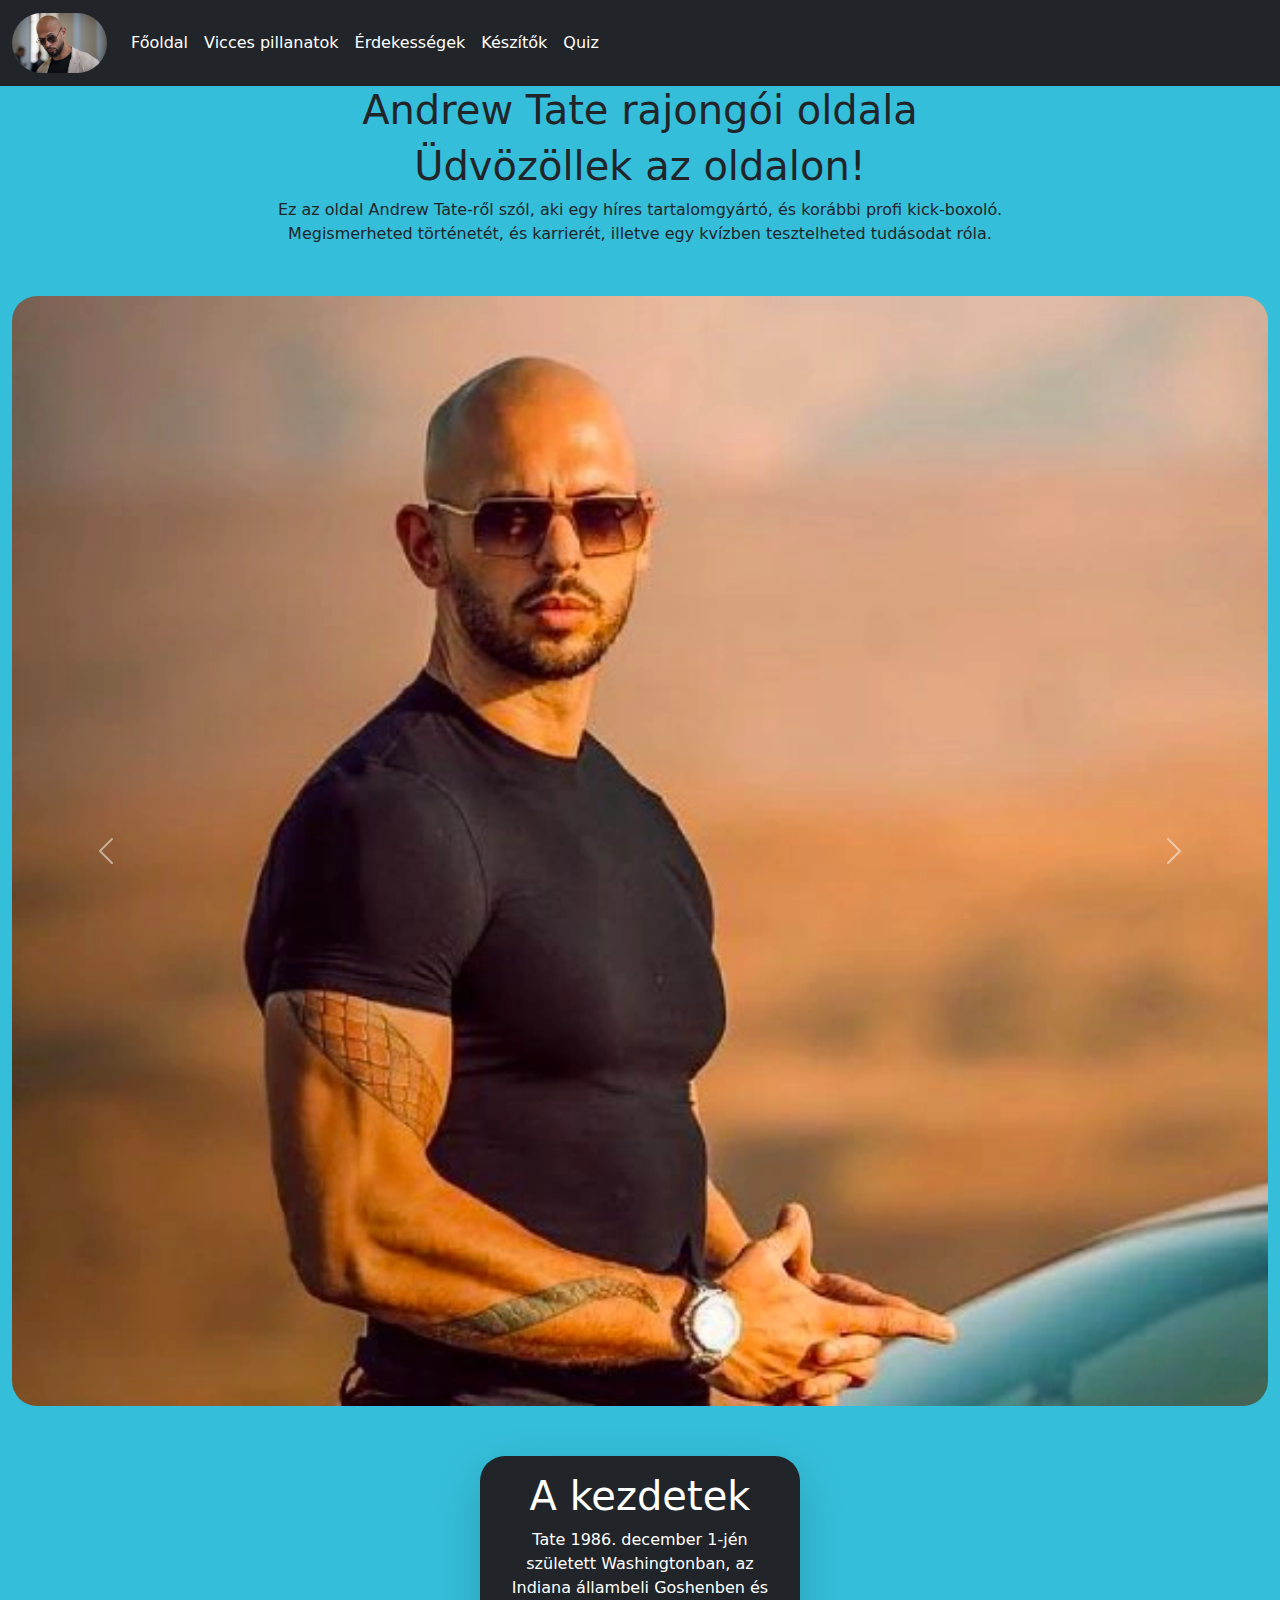
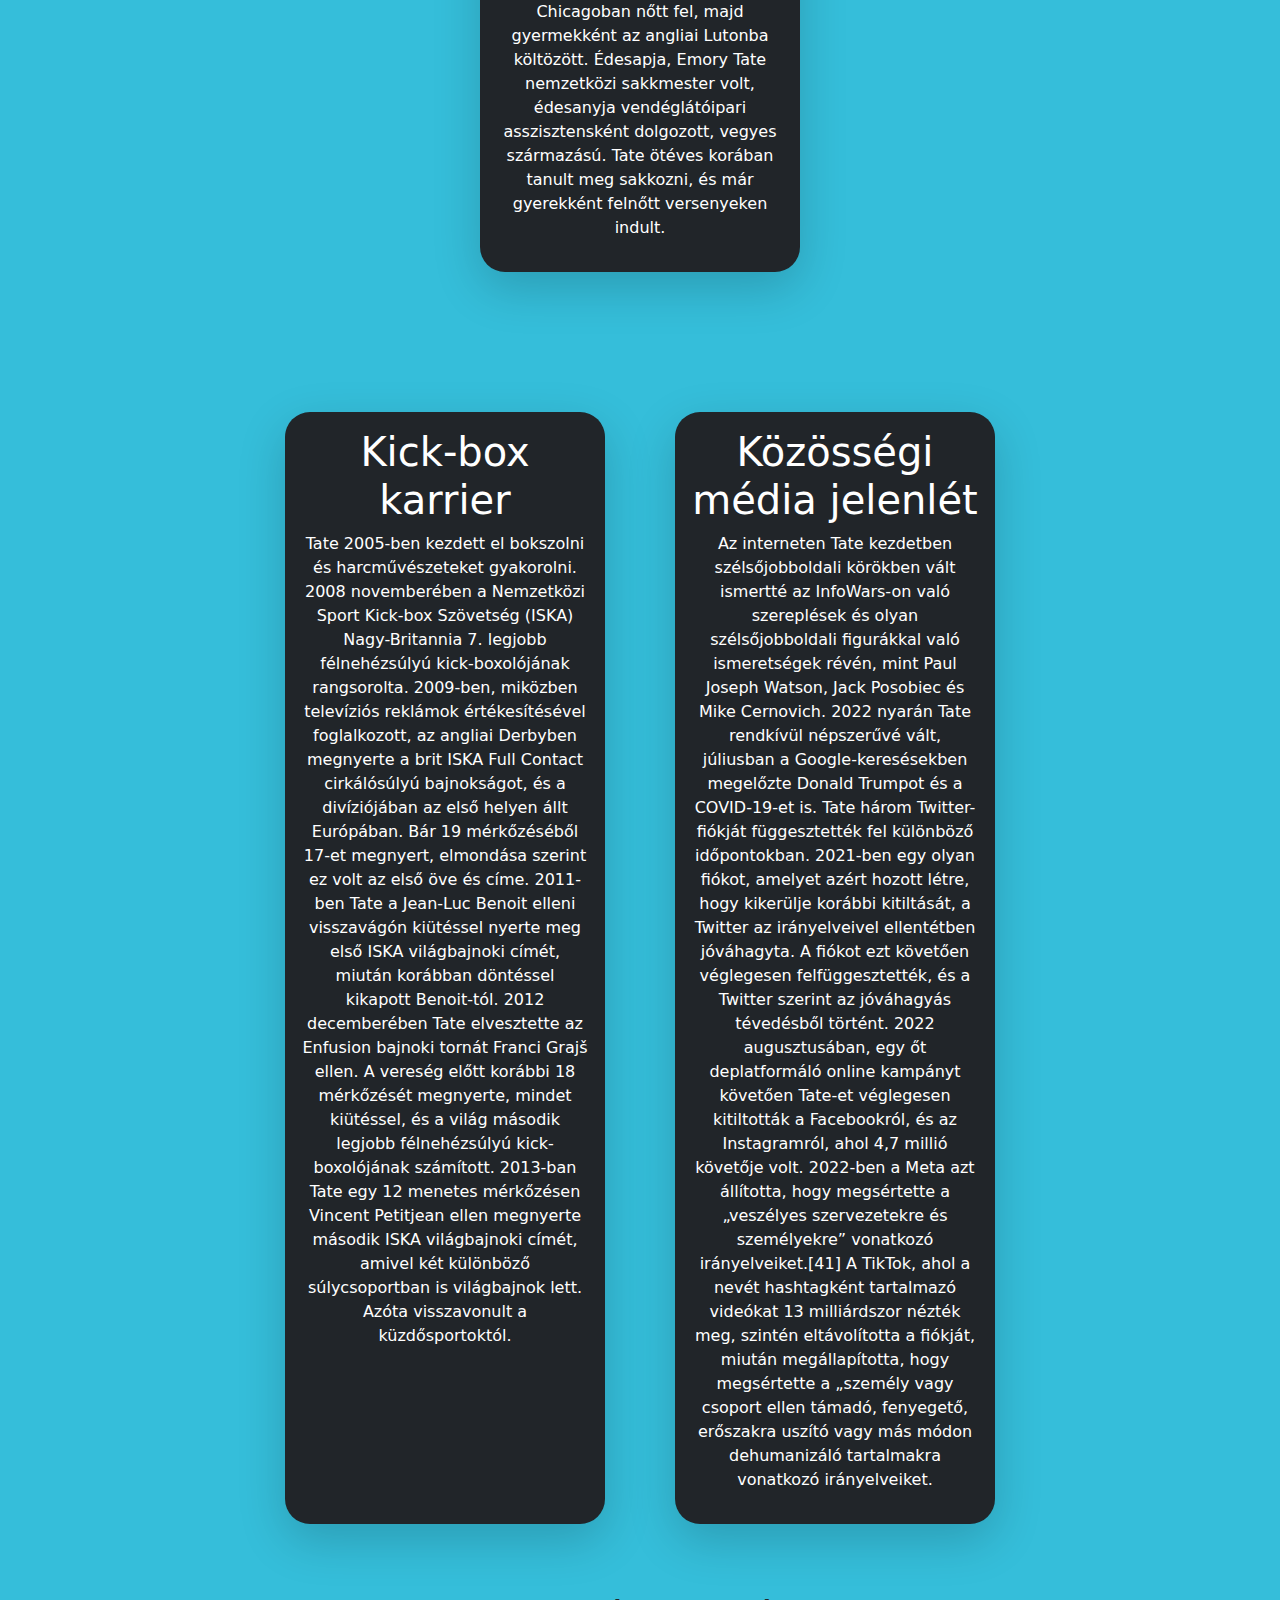
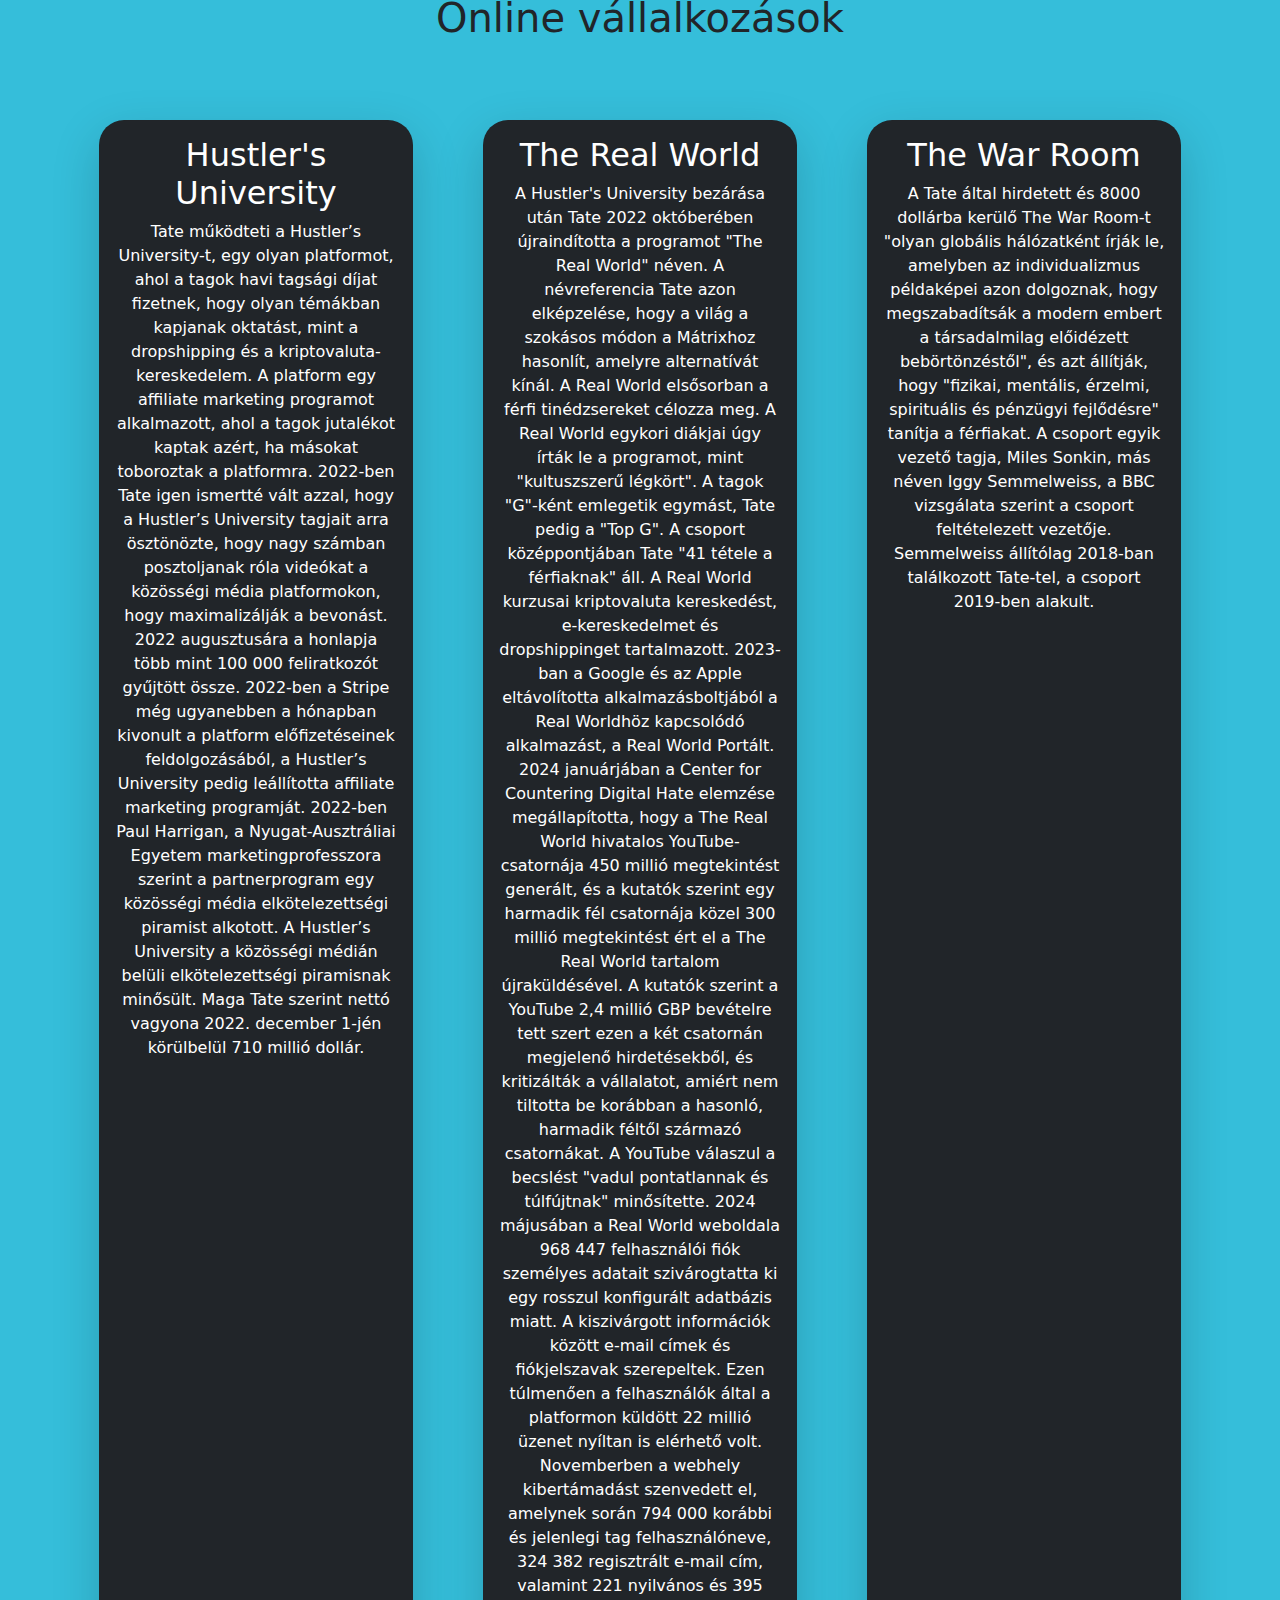
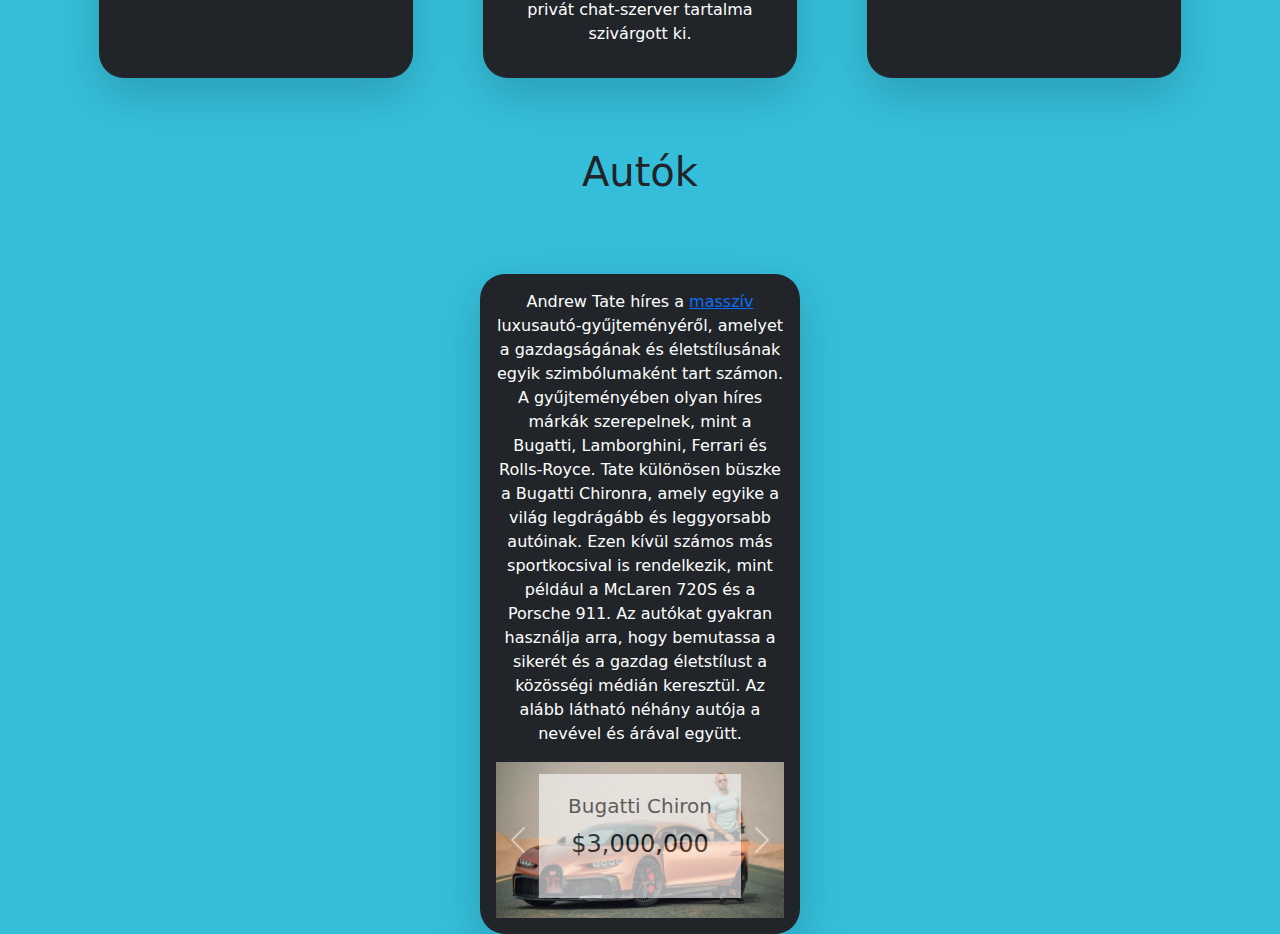
==== index.html @ 0c7016d7 "Merge branch 'nandi_branch' into kozos_branch" ====
<!DOCTYPE html>
<html lang="en">

<head>
    <meta charset="UTF-8" />
    <meta name="viewport" content="width=device-width, initial-scale=1.0" />
    <link rel="stylesheet" href="fajlok/css/style.css" />
    <link rel="stylesheet" href="fajlok/css/bootstrap.css" />
    <title>Andrew Tate rajongói oldala</title>
    <script src="fajlok/js/bootstrap.bundle.js"></script>
</head>

<body style="background-color: #35beda;">
  <audio id="easterEggAudio" src="fajlok/hang/imagine-if-ninja-got-a-low-taper-fade.mp3"></audio>
    <nav class="navbar navbar-expand-md bg-dark navbar-dark">
        <div class="container-fluid">
            <a href="index.html" class="navbar-brand"><img src="fajlok/kepek/sigma_tate.png" width="95px" height="60px" class="rounded-pill"></a>
            <button class="navbar-toggler" type="button" data-bs-toggle="collapse" data-bs-target="#collapsibleNavbar">
                <span class="navbar-toggler-icon "></span>
            </button>
            <div class="collapse navbar-collapse" id="collapsibleNavbar">
                <ul class="navbar-nav">
                    <li class="nav-item">
                        <a class="nav-link text-white rounded-2" href="index.html">Főoldal</a>
                    </li>
                    <li class="nav-item">
                        <a class="nav-link text-white rounded-2" href="viccespillanatok.html">Vicces pillanatok</a>
                    </li>
                    <li class="nav-item">
                        <a class="nav-link text-white rounded-2" href="erdekessegek.html">Érdekességek</a>
                    </li>
                    <li class="nav-item">
                        <a class="nav-link text-white rounded-2" href="keszitok.html">Készítők</a>
                    </li>
                    <li class="nav-item">
                        <a class="nav-link text-white rounded-2" href="quiz.html">Quiz</a>
                    </li>
                </ul>
            </div>
        </div>
    </nav>
  
    <div id="fooldal_content" class="container-fluid">
        <h1 class="text-center">Andrew Tate rajongói oldala</h1>
        <h1 class="text-center">Üdvözöllek az oldalon!</h1>
        <p class="text-center">
            Ez az oldal Andrew Tate-ről szól, aki egy híres tartalomgyártó, és
            korábbi profi kick-boxoló.<br />
            Megismerheted történetét, és karrierét, illetve egy kvízben tesztelheted
            tudásodat róla.
        </p>

        <div id="fooldal_carousel" class="carousel slide col-12 " data-bs-ride="carousel">
            <div class="carousel-inner">
                <div class="carousel-item active">
                    <img src="fajlok/kepek/tate_1.png" class="d-block w-100" >
                </div>
                <div class="carousel-item">
                    <img src="fajlok/kepek/tate_2.png" class="d-block w-100">
                </div>
                <div class="carousel-item">
                    <img src="fajlok/kepek/placeholder.jpg" class="d-block w-100">
                </div>
            </div>

            <button class="carousel-control-prev" type="button" data-bs-target="#fooldal_carousel" data-bs-slide="prev">
                <span class="carousel-control-prev-icon"></span>
            </button>
            <button class="carousel-control-next" type="button" data-bs-target="#fooldal_carousel" data-bs-slide="next">
                <span class="carousel-control-next-icon"></span>
            </button>
        </div>

        <div class="row szovegdoboz justify-content-center">
            <div class="col-md-3 p-3 bg-dark shadow-lg h-50" style="border-radius: 25px;">
                <h1 class="text-center text-white">A kezdetek</h1>
                <p class="text-center text-white">
                    Tate 1986. december 1-jén született Washingtonban, az Indiana
                    állambeli Goshenben és Chicagoban nőtt fel, majd gyermekként az
                    angliai Lutonba költözött. Édesapja, Emory Tate nemzetközi
                    sakkmester volt, édesanyja vendéglátóipari asszisztensként
                    dolgozott, vegyes származású. Tate ötéves korában tanult meg
                    sakkozni, és már gyerekként felnőtt versenyeken indult.
                </p>
            </div>
            <div class="row szovegdoboz">
            </div>

            <div class="col-md-3 p-3 bg-dark shadow-lg" style="border-radius: 25px;">
                <h1 class="text-center text-white">Kick-box karrier</h1>
                <p class="text-center text-white">
                    Tate 2005-ben kezdett el bokszolni és harcművészeteket gyakorolni.
                    2008 novemberében a Nemzetközi Sport Kick-box Szövetség (ISKA)
                    Nagy-Britannia 7. legjobb félnehézsúlyú kick-boxolójának
                    rangsorolta. 2009-ben, miközben televíziós reklámok
                    értékesítésével foglalkozott, az angliai Derbyben megnyerte a brit
                    ISKA Full Contact cirkálósúlyú bajnokságot, és a divíziójában az
                    első helyen állt Európában. Bár 19 mérkőzéséből 17-et megnyert,
                    elmondása szerint ez volt az első öve és címe. 2011-ben Tate a
                    Jean-Luc Benoit elleni visszavágón kiütéssel nyerte meg első ISKA
                    világbajnoki címét, miután korábban döntéssel kikapott Benoit-tól.
                    2012 decemberében Tate elvesztette az Enfusion bajnoki tornát
                    Franci Grajš ellen. A vereség előtt korábbi 18 mérkőzését
                    megnyerte, mindet kiütéssel, és a világ második legjobb
                    félnehézsúlyú kick-boxolójának számított. 2013-ban Tate egy 12
                    menetes mérkőzésen Vincent Petitjean ellen megnyerte második ISKA
                    világbajnoki címét, amivel két különböző súlycsoportban is
                    világbajnok lett. Azóta visszavonult a küzdősportoktól.
                </p>
            </div>

            <!-- Swapped the two sections here -->
            <div class="col-md-3 p-3 bg-dark shadow-lg" style="border-radius: 25px;">
                <h1 class="text-center text-white">Közösségi média jelenlét</h1>
                <p class="text-center text-white">
                    Az interneten Tate kezdetben szélsőjobboldali körökben vált ismertté az InfoWars-on való szereplések és olyan szélsőjobboldali figurákkal való ismeretségek révén, mint Paul Joseph Watson, Jack Posobiec és Mike Cernovich. 2022 nyarán Tate rendkívül népszerűvé vált, júliusban a Google-keresésekben megelőzte Donald Trumpot és a COVID-19-et is.
                    Tate három Twitter-fiókját függesztették fel különböző időpontokban. 2021-ben egy olyan fiókot, amelyet azért hozott létre, hogy kikerülje korábbi kitiltását, a Twitter az irányelveivel ellentétben jóváhagyta. A fiókot ezt követően véglegesen felfüggesztették, és a Twitter szerint az jóváhagyás tévedésből történt. 2022 augusztusában, egy őt deplatformáló online kampányt követően Tate-et véglegesen kitiltották a Facebookról, és az Instagramról, ahol 4,7 millió követője volt. 2022-ben a Meta azt állította, hogy megsértette a „veszélyes szervezetekre és személyekre” vonatkozó irányelveiket.[41] A TikTok, ahol a nevét hashtagként tartalmazó videókat 13 milliárdszor nézték meg, szintén eltávolította a fiókját, miután megállapította, hogy megsértette a „személy vagy csoport ellen támadó, fenyegető, erőszakra uszító vagy más módon dehumanizáló tartalmakra vonatkozó irányelveiket.
                </p>
            </div>

            <!-- Making "Online vállalkozások" vertical here -->
            <h1 class="text-center text-black">Online vállalkozások</h1>
            <div class="row szovegdoboz justify-content-center">


              <div class="col-md-3 p-3 bg-dark shadow-lg" style="border-radius: 25px;">

                      <h2 class="text-center text-white">Hustler's University</h2>
                      <p class="text-center text-white">
                          Tate működteti a Hustler’s University-t, egy olyan platformot,
                          ahol a tagok havi tagsági díjat fizetnek, hogy olyan témákban
                          kapjanak oktatást, mint a dropshipping és a
                          kriptovaluta-kereskedelem. A platform egy affiliate marketing
                programot alkalmazott, ahol a tagok jutalékot kaptak azért, ha
                másokat toboroztak a platformra. 2022-ben Tate igen ismertté vált
                azzal, hogy a Hustler’s University tagjait arra ösztönözte, hogy
                nagy számban posztoljanak róla videókat a közösségi média
                platformokon, hogy maximalizálják a bevonást. 2022 augusztusára a
                honlapja több mint 100 000 feliratkozót gyűjtött össze. 2022-ben a
                Stripe még ugyanebben a hónapban kivonult a platform
                előfizetéseinek feldolgozásából, a Hustler’s University pedig
                leállította affiliate marketing programját. 2022-ben Paul
                Harrigan, a Nyugat-Ausztráliai Egyetem marketingprofesszora
                szerint a partnerprogram egy közösségi média elkötelezettségi
                piramist alkotott. A Hustler’s University a közösségi médián
                belüli elkötelezettségi piramisnak minősült. Maga Tate szerint
                nettó vagyona 2022. december 1-jén körülbelül 710 millió dollár.
                      </p>
                  </div>

                 
                    <div class="col-md-3 p-3 bg-dark shadow-lg" style="border-radius: 25px;">
                        <h2 class="text-center text-white">The Real World</h2>
                        <p class="text-center text-white">A Hustler's University bezárása után Tate 2022 októberében újraindította a programot "The Real World" néven. A névreferencia Tate azon elképzelése, hogy a világ a szokásos módon a Mátrixhoz hasonlít, amelyre alternatívát kínál.
                          A Real World elsősorban a férfi tinédzsereket célozza meg. A Real World egykori diákjai úgy írták le a programot, mint "kultuszszerű légkört". A tagok "G"-ként emlegetik egymást, Tate pedig a "Top G". A csoport középpontjában Tate "41 tétele a férfiaknak" áll. A Real World kurzusai kriptovaluta kereskedést, e-kereskedelmet és dropshippinget tartalmazott.
                          2023-ban a Google és az Apple eltávolította alkalmazásboltjából a Real Worldhöz kapcsolódó alkalmazást, a Real World Portált. 2024 januárjában a Center for Countering Digital Hate elemzése megállapította, hogy a The Real World hivatalos YouTube-csatornája 450 millió megtekintést generált, és a kutatók szerint egy harmadik fél csatornája közel 300 millió megtekintést ért el a The Real World tartalom újraküldésével. A kutatók szerint a YouTube 2,4 millió GBP bevételre tett szert ezen a két csatornán megjelenő hirdetésekből, és kritizálták a vállalatot, amiért nem tiltotta be korábban a hasonló, harmadik féltől származó csatornákat. A YouTube válaszul a becslést "vadul pontatlannak és túlfújtnak" minősítette.
                          2024 májusában a Real World weboldala 968 447 felhasználói fiók személyes adatait szivárogtatta ki egy rosszul konfigurált adatbázis miatt. A kiszivárgott információk között e-mail címek és fiókjelszavak szerepeltek. Ezen túlmenően a felhasználók által a platformon küldött 22 millió üzenet nyíltan is elérhető volt. Novemberben a webhely kibertámadást szenvedett el, amelynek során 794 000 korábbi és jelenlegi tag felhasználóneve, 324 382 regisztrált e-mail cím, valamint 221 nyilvános és 395 privát chat-szerver tartalma szivárgott ki.</p>
                    </div>
              
                  <div class="col-md-3 p-3 bg-dark shadow-lg" style="border-radius: 25px;">
                      <h2 class="text-center text-white">The War Room</h2>
                      <p class="text-center text-white">A Tate által hirdetett és 8000 dollárba kerülő The War Room-t "olyan globális hálózatként írják le, amelyben az individualizmus példaképei azon dolgoznak, hogy megszabadítsák a modern embert a társadalmilag előidézett bebörtönzéstől", és azt állítják, hogy "fizikai, mentális, érzelmi, spirituális és pénzügyi fejlődésre" tanítja a férfiakat. A csoport egyik vezető tagja, Miles Sonkin, más néven Iggy Semmelweiss, a BBC vizsgálata szerint a csoport feltételezett vezetője. Semmelweiss állítólag 2018-ban találkozott Tate-tel, a csoport 2019-ben alakult.
                      </p>
                  </div>
              </div>
            
              <h1 class="text-center text-black">Autók</h1>
            <div class="col-md-3 p-3 bg-dark shadow-lg" style="border-radius: 25px;">
                
                <p class="text-center text-white">
                  Andrew Tate híres a <a id="easteregg" href="">masszív</a> luxusautó-gyűjteményéről, amelyet a gazdagságának és életstílusának egyik szimbólumaként tart számon. A gyűjteményében olyan híres márkák szerepelnek, mint a Bugatti, Lamborghini, Ferrari és Rolls-Royce. Tate különösen büszke a Bugatti Chironra, amely egyike a világ legdrágább és leggyorsabb autóinak. Ezen kívül számos más sportkocsival is rendelkezik, mint például a McLaren 720S és a Porsche 911. Az autókat gyakran használja arra, hogy bemutassa a sikerét és a gazdag életstílust a közösségi médián keresztül. Az alább látható néhány autója a nevével és árával együtt.
                </p>
                <div id="auto_carousel" class="carousel slide col-12 " data-bs-ride="carousel">
                    <div class="carousel-inner">
                        <div class="carousel-item active">
                            <img src="fajlok/kepek/auto2.jpg" class="d-block w-100 h-100" >
                            <div class="carousel-caption"><h5 class="text-dark">Bugatti Chiron</h5>
                            <p>$3,000,000</p></div>
                        </div>
                        <div class="carousel-item">
                            <img src="fajlok/kepek/auto1.jpg" class="d-block w-100 h-100">
                            <div class="carousel-caption"><h5 class="text-dark">Lamborghini Huracán EVO Spyder</h5>
                            <p>$230,000</p></div>
                        </div>
                        <div class="carousel-item">
                            <img src="fajlok/kepek/auto3.jpg" class="d-block w-100 h-100">
                            <div class="carousel-caption"><h5 class="text-dark">Aston Martin DBS Superleggera</h5>
                            <p>$316,000</p></div>
                    
                        </div>
                    </div>
        
                    <button class="carousel-control-prev" type="button" data-bs-target="#auto_carousel" data-bs-slide="prev">
                        <span class="carousel-control-prev-icon"></span>
                    </button>
                    <button class="carousel-control-next" type="button" data-bs-target="#auto_carousel" data-bs-slide="next">
                        <span class="carousel-control-next-icon"></span>
                    </button>
                </div>
            </div>
        </div>

        <img id="eastereggImage" src="fajlok/kepek/lowtaperfade.jpg" alt="Easter Egg" />
        <script src="fajlok/js/bounce.js"></script>
        <div id="imagePath" data-image="fajlok/kepek/lowtaperfade.jpg" style="display:none;"></div>
    </div>
</body>
</html>
---- fajlok/css/style.css ----
nav a:hover {
    text-decoration: underline;
   
}




#fooldal_carousel img{    
border-radius: 25px;
}

.szovegdoboz {
gap: 70px;

}
#fooldal_carousel {
margin:auto;
margin-top: 50px;
margin-bottom: 50px;
width: relative;
height: relative;

display: flex;
}
/* easter egg */



#eastereggImage {
    display: none;
    position: fixed;
    left: 0;
    top: 0;
    width: 200px;
    height: 200px;
}



body {
    
    background-color: #000;
}
#auto_carousel img {
    width: 1120px;
    height: 628px;
    display: flex;
    margin:auto;
}
.carousel-caption {
    background: #ffffff;
    opacity: 60%;
}
.carousel-caption h5 {
    color: black;
    opacity: 180%;
}
.carousel-caption p{
    color: black;
    opacity: 180%;
    font-size: 1.5em;
}
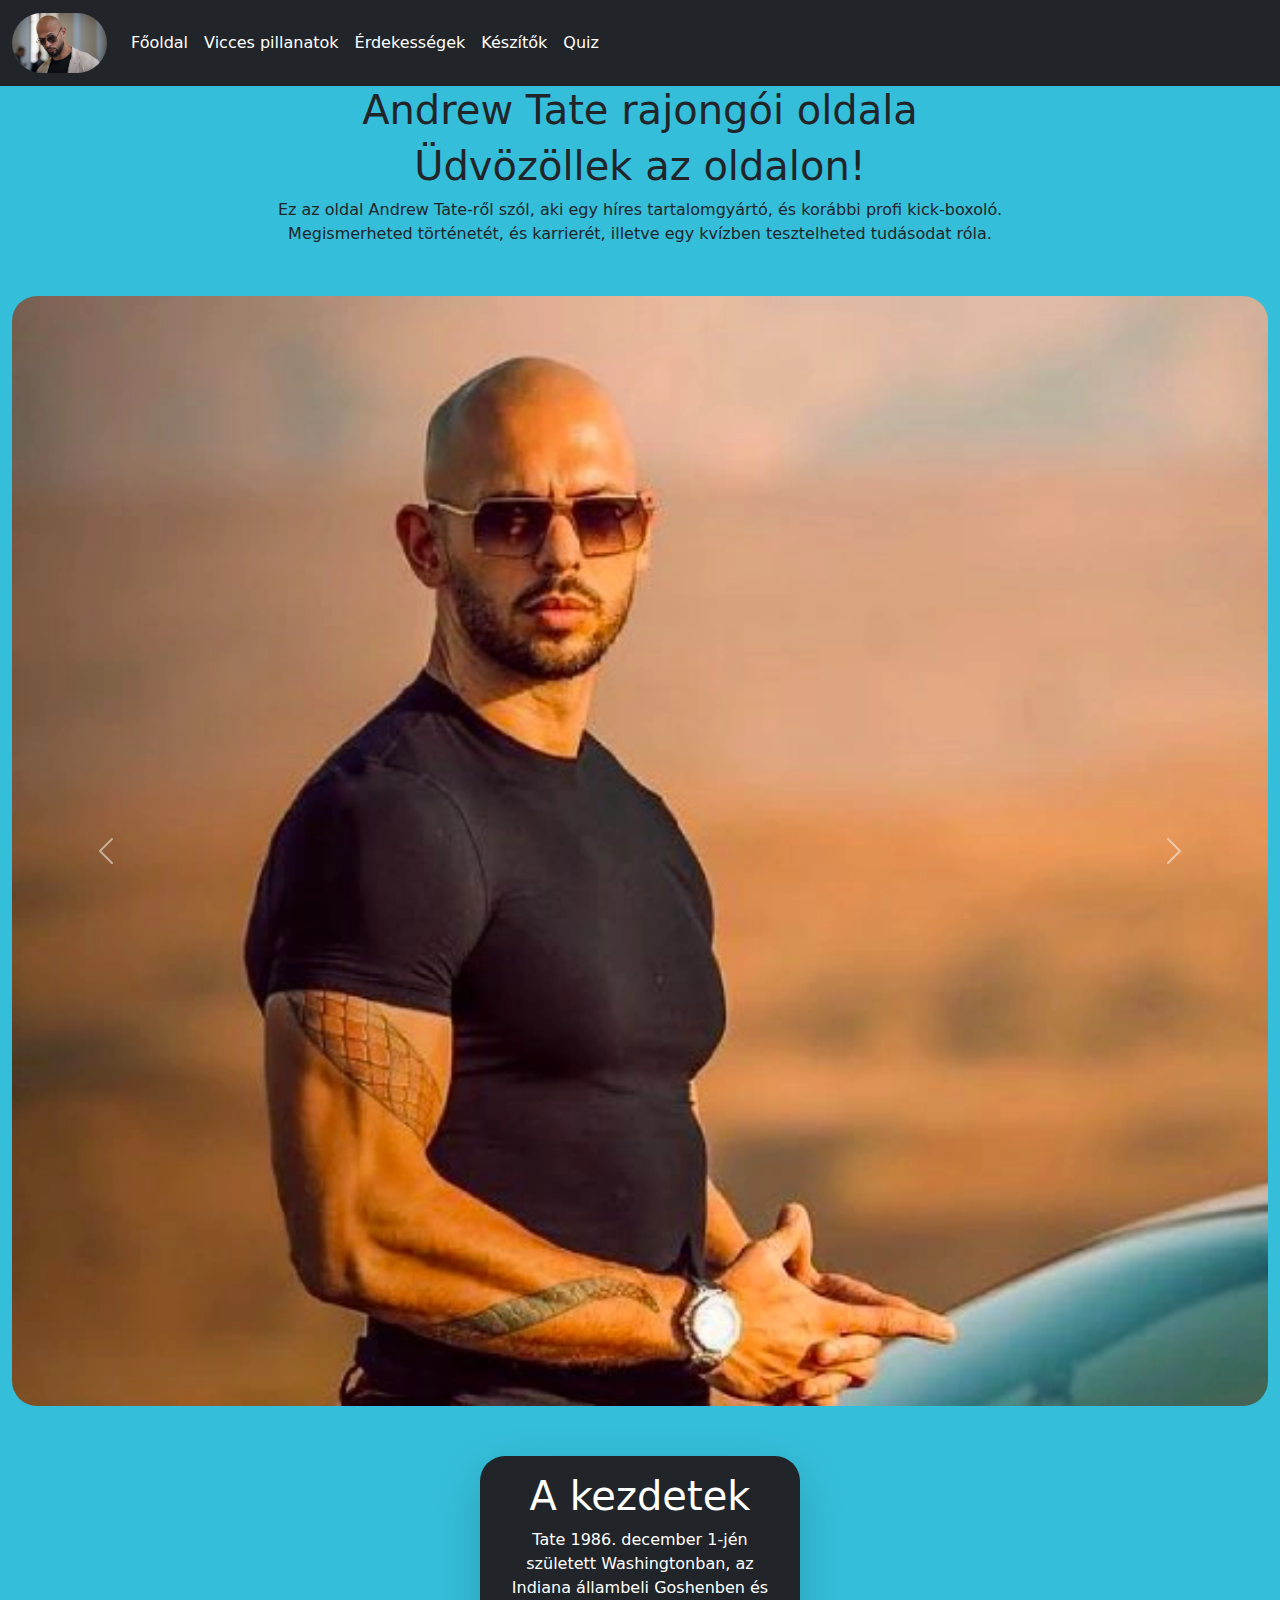
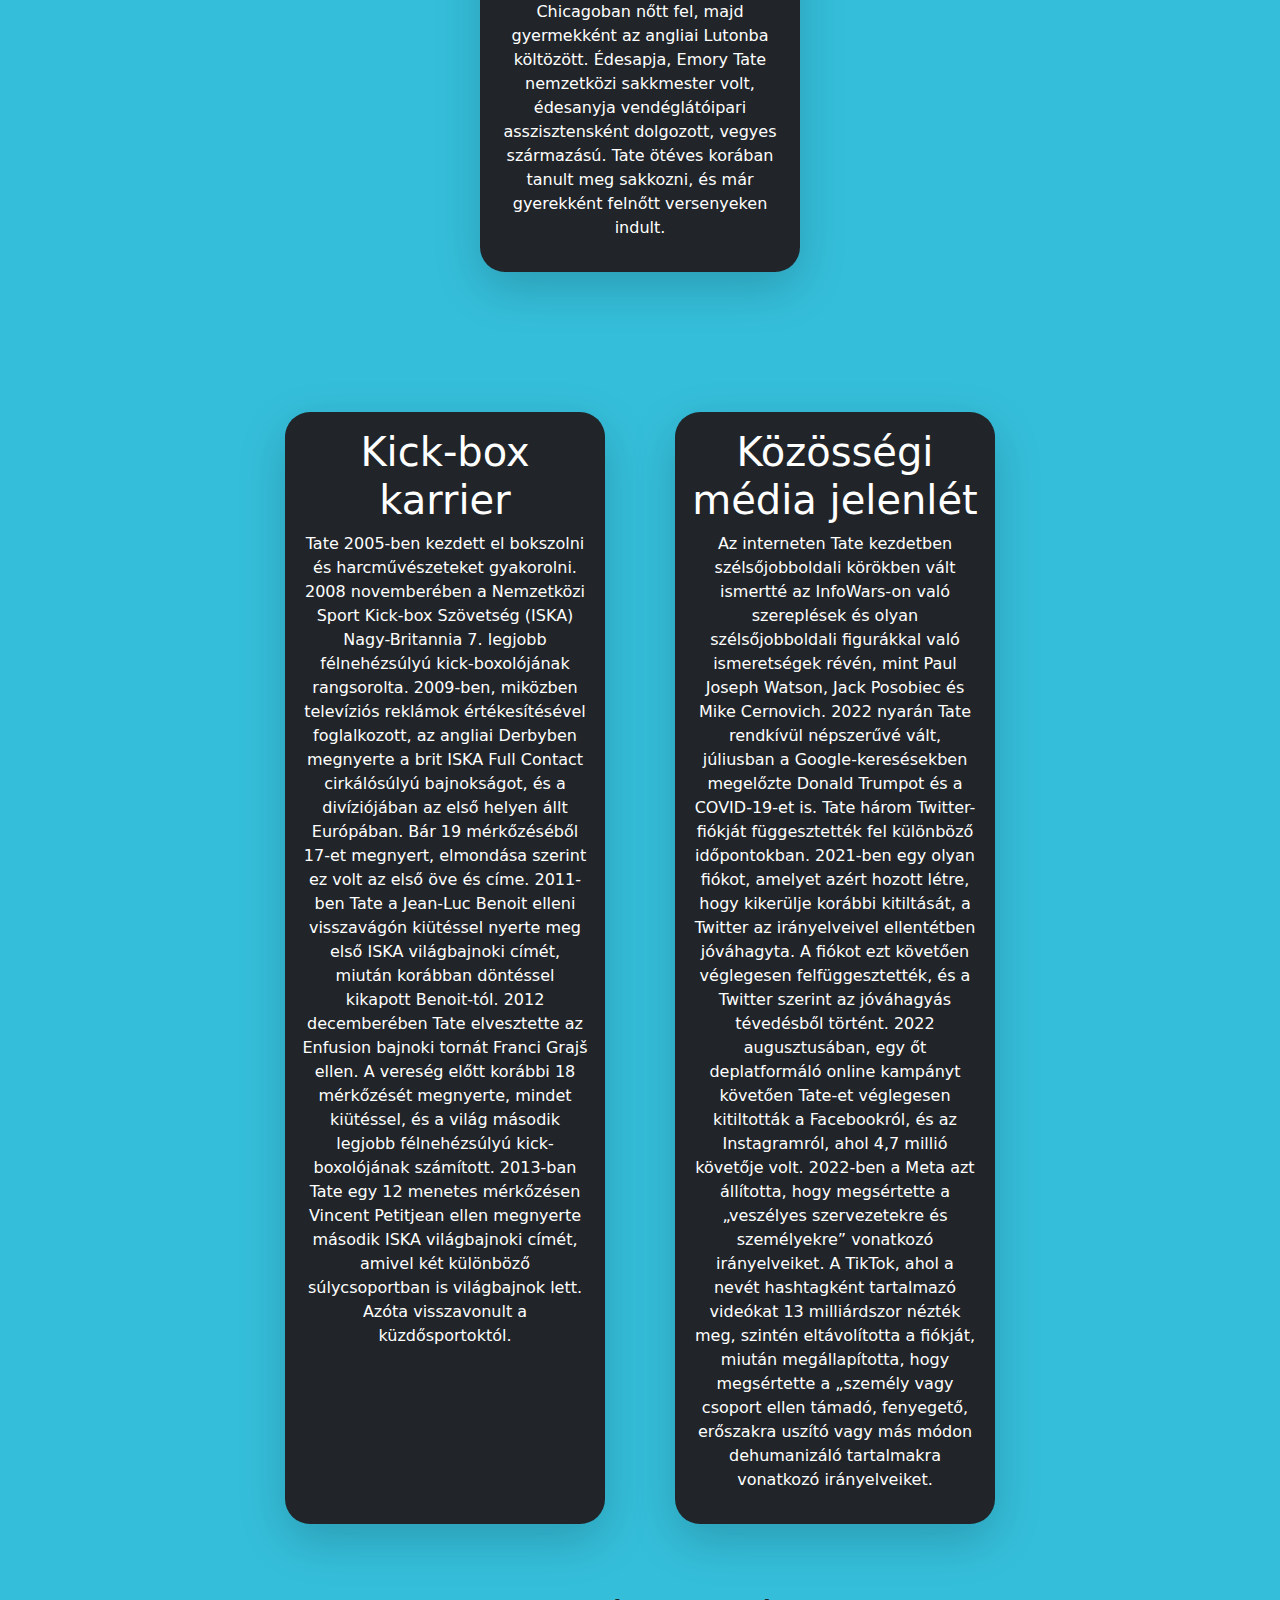
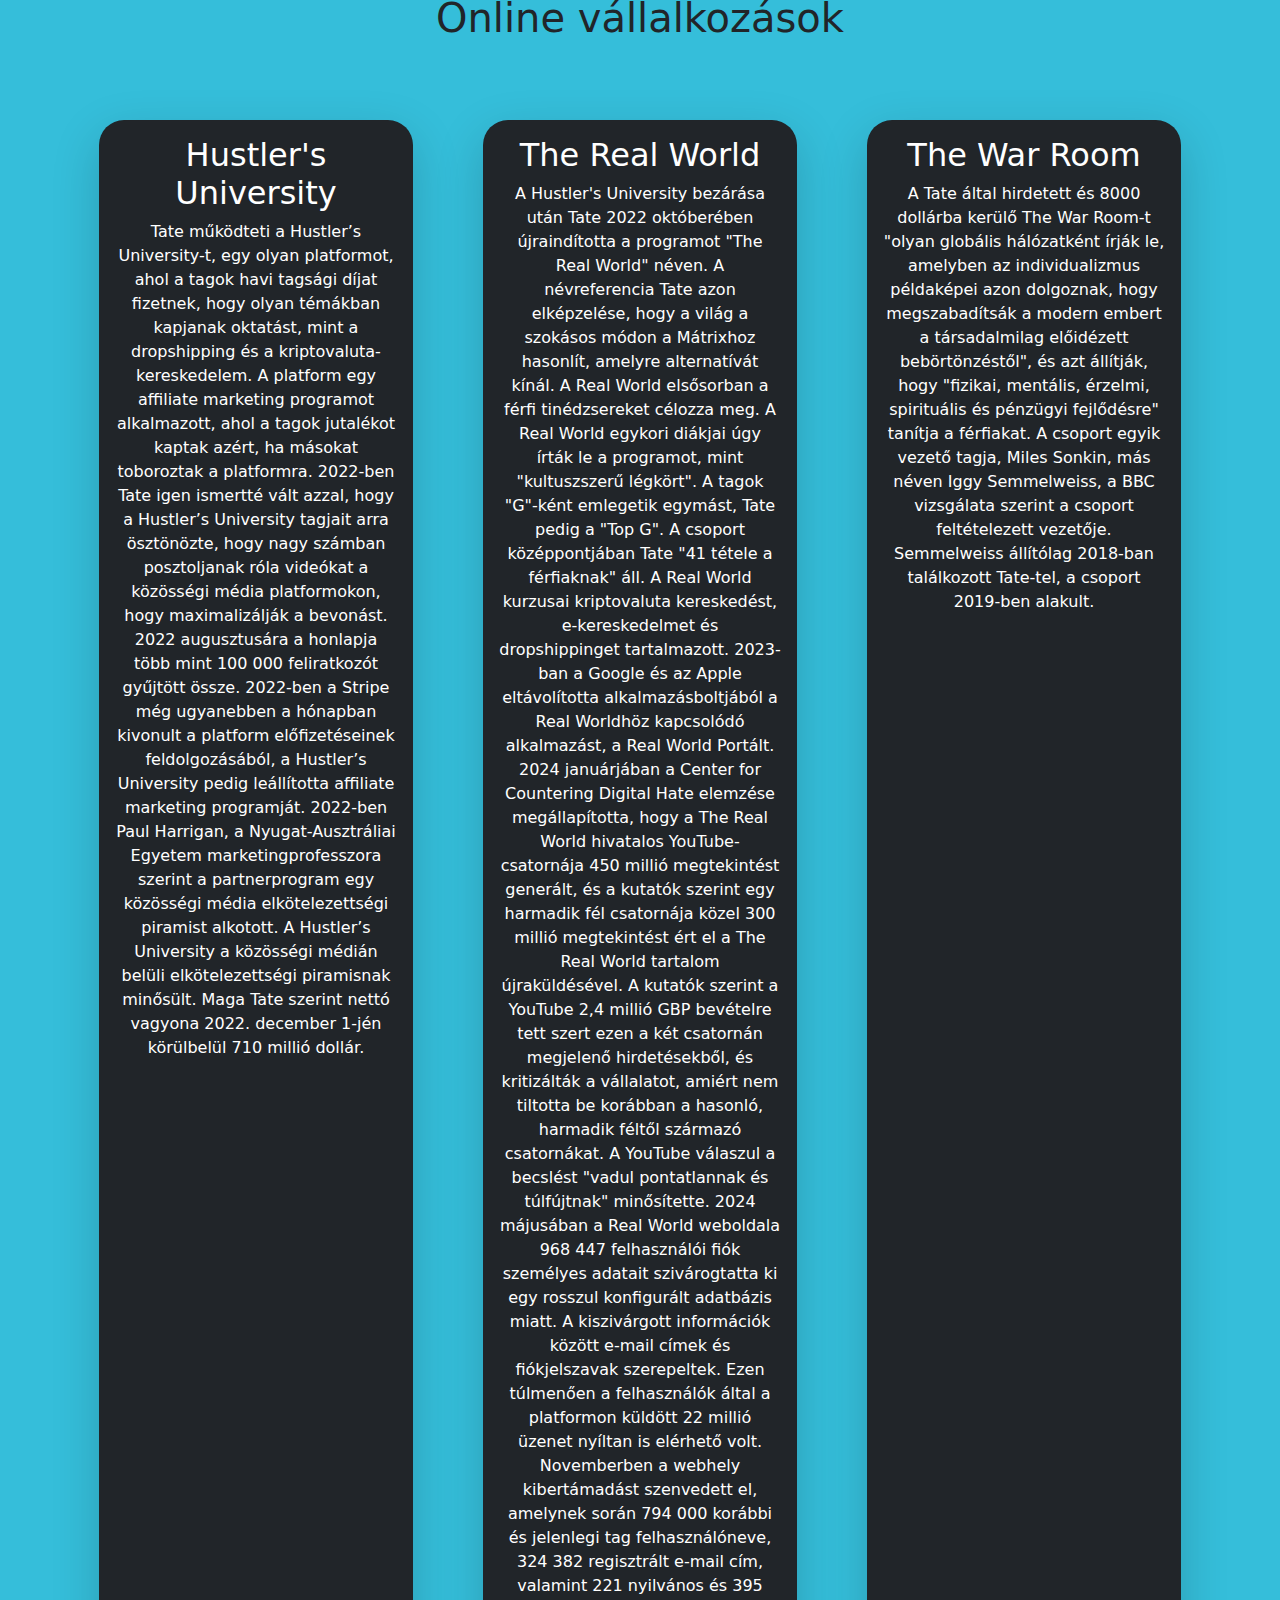
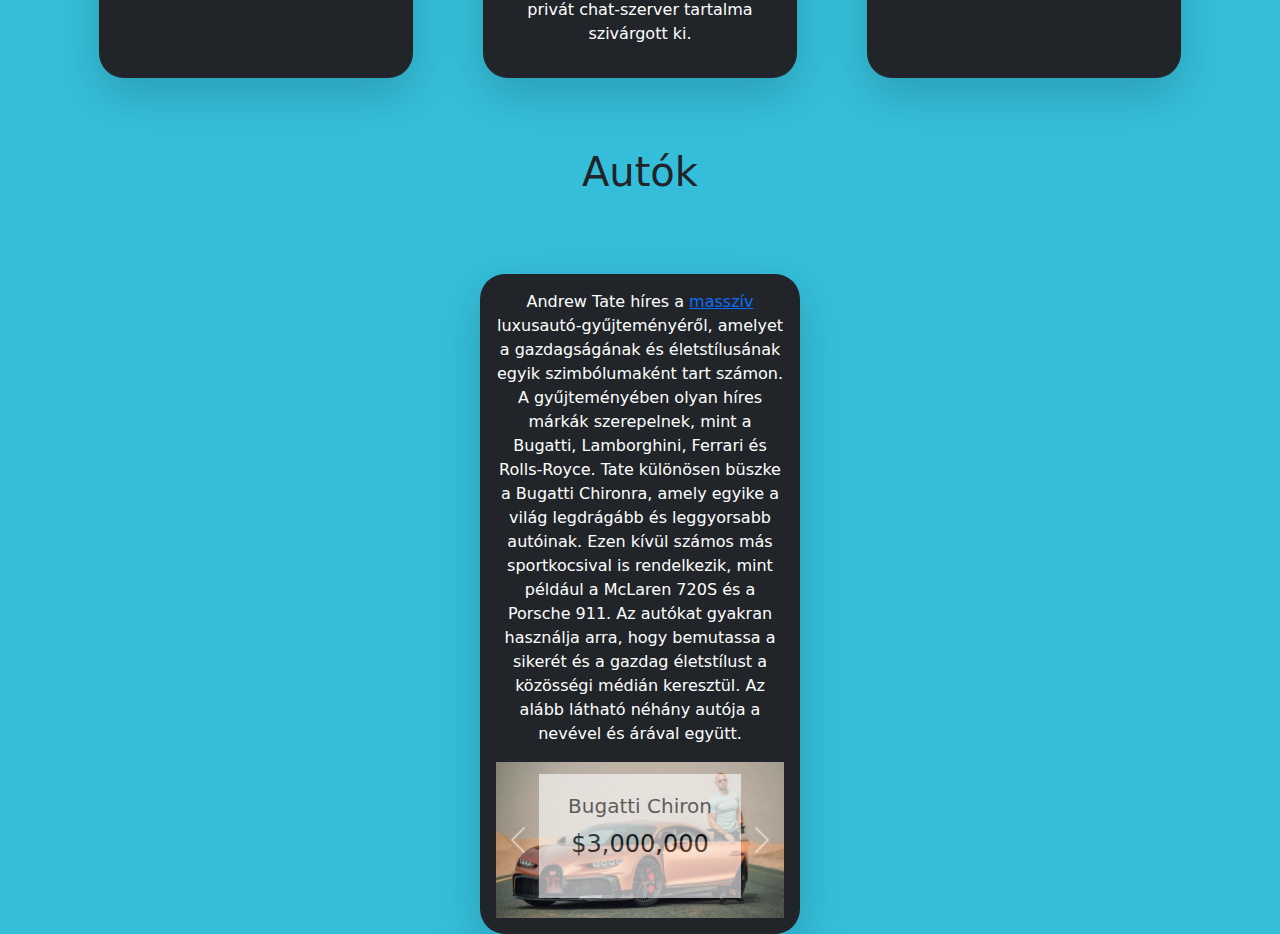
==== commit 03e62195: "nem enged pull requestelni úgyhogy most ez egy értelmetlen commit" ====
--- a/index.html
+++ b/index.html
@@ -114,7 +114,7 @@
                 <h1 class="text-center text-white">Közösségi média jelenlét</h1>
                 <p class="text-center text-white">
                     Az interneten Tate kezdetben szélsőjobboldali körökben vált ismertté az InfoWars-on való szereplések és olyan szélsőjobboldali figurákkal való ismeretségek révén, mint Paul Joseph Watson, Jack Posobiec és Mike Cernovich. 2022 nyarán Tate rendkívül népszerűvé vált, júliusban a Google-keresésekben megelőzte Donald Trumpot és a COVID-19-et is.
-                    Tate három Twitter-fiókját függesztették fel különböző időpontokban. 2021-ben egy olyan fiókot, amelyet azért hozott létre, hogy kikerülje korábbi kitiltását, a Twitter az irányelveivel ellentétben jóváhagyta. A fiókot ezt követően véglegesen felfüggesztették, és a Twitter szerint az jóváhagyás tévedésből történt. 2022 augusztusában, egy őt deplatformáló online kampányt követően Tate-et véglegesen kitiltották a Facebookról, és az Instagramról, ahol 4,7 millió követője volt. 2022-ben a Meta azt állította, hogy megsértette a „veszélyes szervezetekre és személyekre” vonatkozó irányelveiket.[41] A TikTok, ahol a nevét hashtagként tartalmazó videókat 13 milliárdszor nézték meg, szintén eltávolította a fiókját, miután megállapította, hogy megsértette a „személy vagy csoport ellen támadó, fenyegető, erőszakra uszító vagy más módon dehumanizáló tartalmakra vonatkozó irányelveiket.
+                    Tate három Twitter-fiókját függesztették fel különböző időpontokban. 2021-ben egy olyan fiókot, amelyet azért hozott létre, hogy kikerülje korábbi kitiltását, a Twitter az irányelveivel ellentétben jóváhagyta. A fiókot ezt követően véglegesen felfüggesztették, és a Twitter szerint az jóváhagyás tévedésből történt. 2022 augusztusában, egy őt deplatformáló online kampányt követően Tate-et véglegesen kitiltották a Facebookról, és az Instagramról, ahol 4,7 millió követője volt. 2022-ben a Meta azt állította, hogy megsértette a „veszélyes szervezetekre és személyekre” vonatkozó irányelveiket. A TikTok, ahol a nevét hashtagként tartalmazó videókat 13 milliárdszor nézték meg, szintén eltávolította a fiókját, miután megállapította, hogy megsértette a „személy vagy csoport ellen támadó, fenyegető, erőszakra uszító vagy más módon dehumanizáló tartalmakra vonatkozó irányelveiket.
                 </p>
             </div>
 
--- a/fajlok/css/style.css
+++ b/fajlok/css/style.css
@@ -63,3 +63,7 @@
     font-size: 1.5em;
 }
 
+.card_osszes div {
+    display: inline-block;
+    place-items: center;
+  }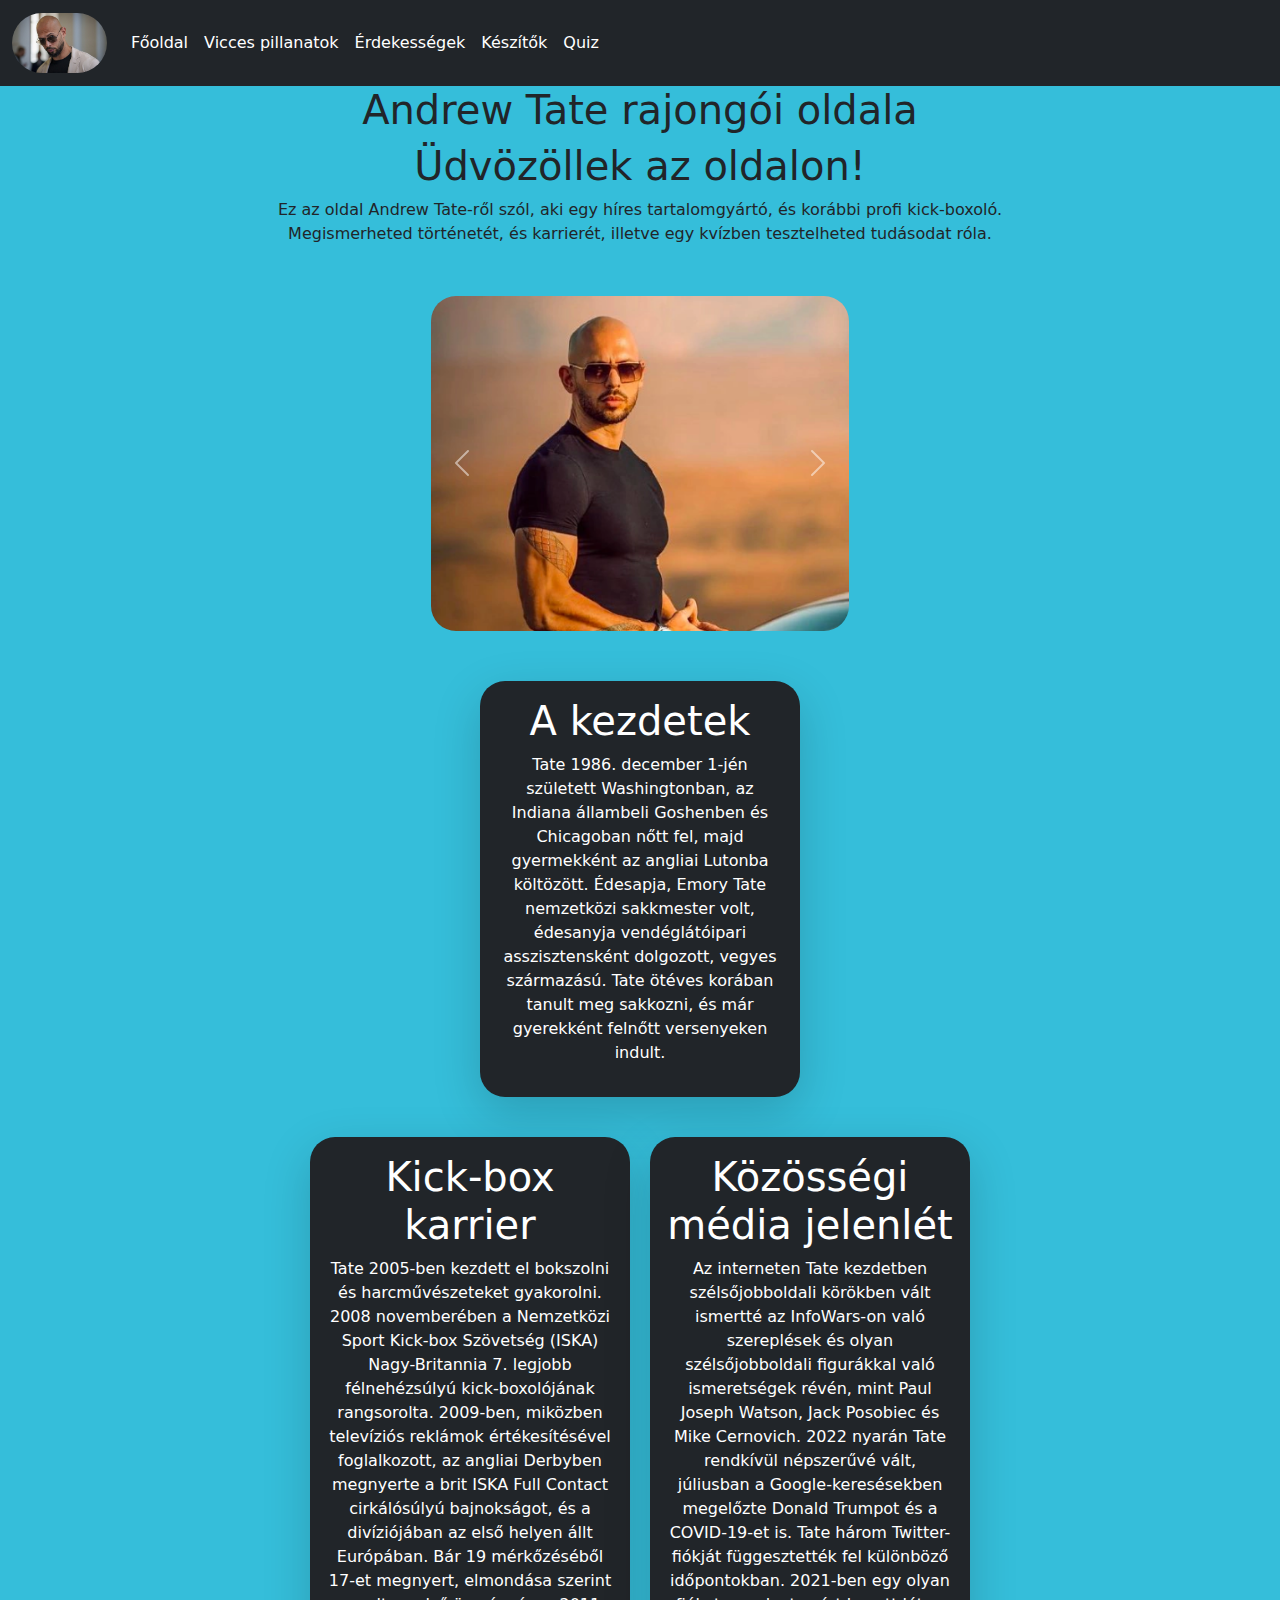
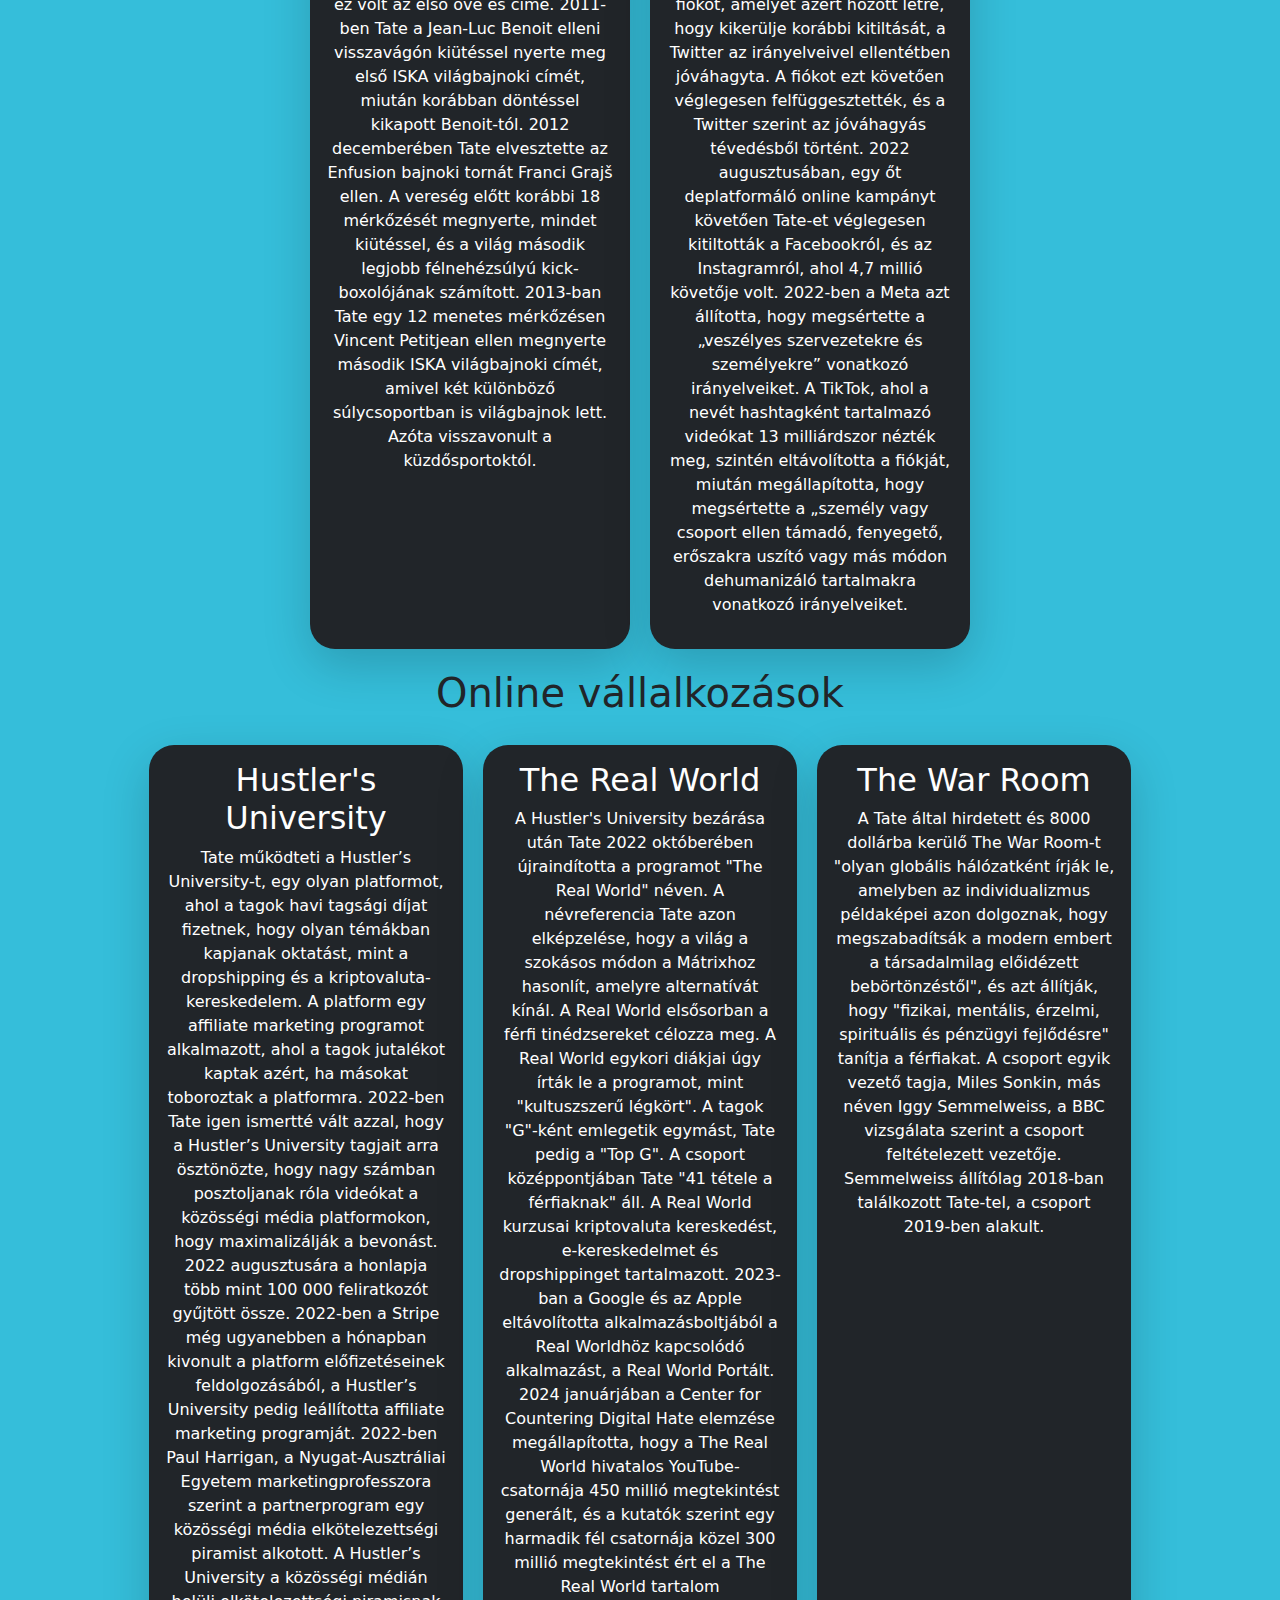
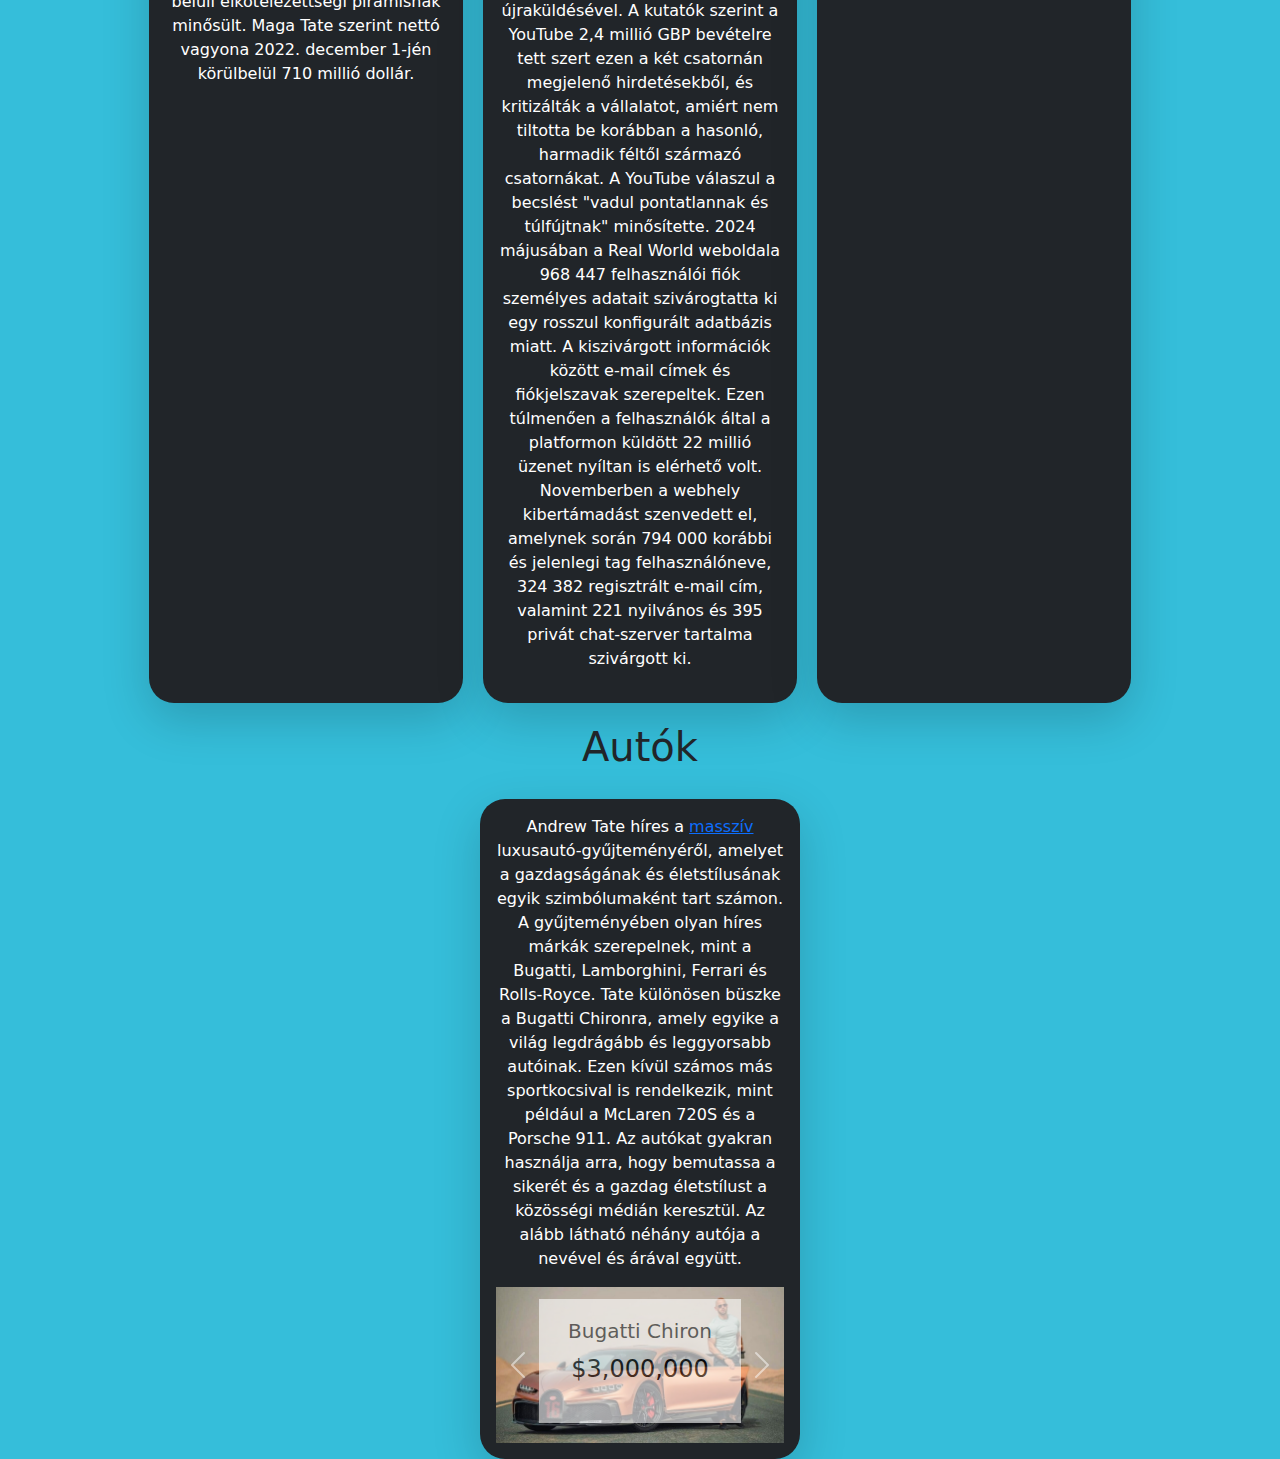
==== commit 4557466e: "főoldal carousel méret javítva" ====
--- a/index.html
+++ b/index.html
@@ -50,16 +50,19 @@
             tudásodat róla.
         </p>
 
-        <div id="fooldal_carousel" class="carousel slide col-12 " data-bs-ride="carousel">
+        <div id="fooldal_carousel" class="carousel slide col-lg-4 col-md-3" data-bs-ride="carousel">
             <div class="carousel-inner">
                 <div class="carousel-item active">
                     <img src="fajlok/kepek/tate_1.png" class="d-block w-100" >
                 </div>
                 <div class="carousel-item">
-                    <img src="fajlok/kepek/tate_2.png" class="d-block w-100">
+                    <img src="fajlok/kepek/tate_3.png" class="d-block w-100">
                 </div>
                 <div class="carousel-item">
-                    <img src="fajlok/kepek/placeholder.jpg" class="d-block w-100">
+                    <img src="fajlok/kepek/tate_4.png" class="d-block w-100">
+                </div>
+                <div class="carousel-item">
+                    <img src="fajlok/kepek/tate_5.png" class="d-block w-100">
                 </div>
             </div>
 
@@ -72,7 +75,7 @@
         </div>
 
         <div class="row szovegdoboz justify-content-center">
-            <div class="col-md-3 p-3 bg-dark shadow-lg h-50" style="border-radius: 25px;">
+            <div class="col-md-3 p-3 bg-dark shadow-lg h-50 " style="border-radius: 25px;">
                 <h1 class="text-center text-white">A kezdetek</h1>
                 <p class="text-center text-white">
                     Tate 1986. december 1-jén született Washingtonban, az Indiana
--- a/fajlok/css/style.css
+++ b/fajlok/css/style.css
@@ -3,7 +3,12 @@
     text-decoration: underline;
    
 }
-
+#viccespillanatok div{
+    margin: 10px;
+    }
+    .row h2 {
+        text-align: center;
+    }
 
 
 
@@ -12,7 +17,7 @@
 }
 
 .szovegdoboz {
-gap: 70px;
+gap: 20px;
 
 }
 #fooldal_carousel {
@@ -39,10 +44,6 @@
 
 
 
-body {
-    
-    background-color: #000;
-}
 #auto_carousel img {
     width: 1120px;
     height: 628px;
@@ -61,9 +62,10 @@
     color: black;
     opacity: 180%;
     font-size: 1.5em;
+
 }
 
 .card_osszes div {
     display: inline-block;
     place-items: center;
-  }+}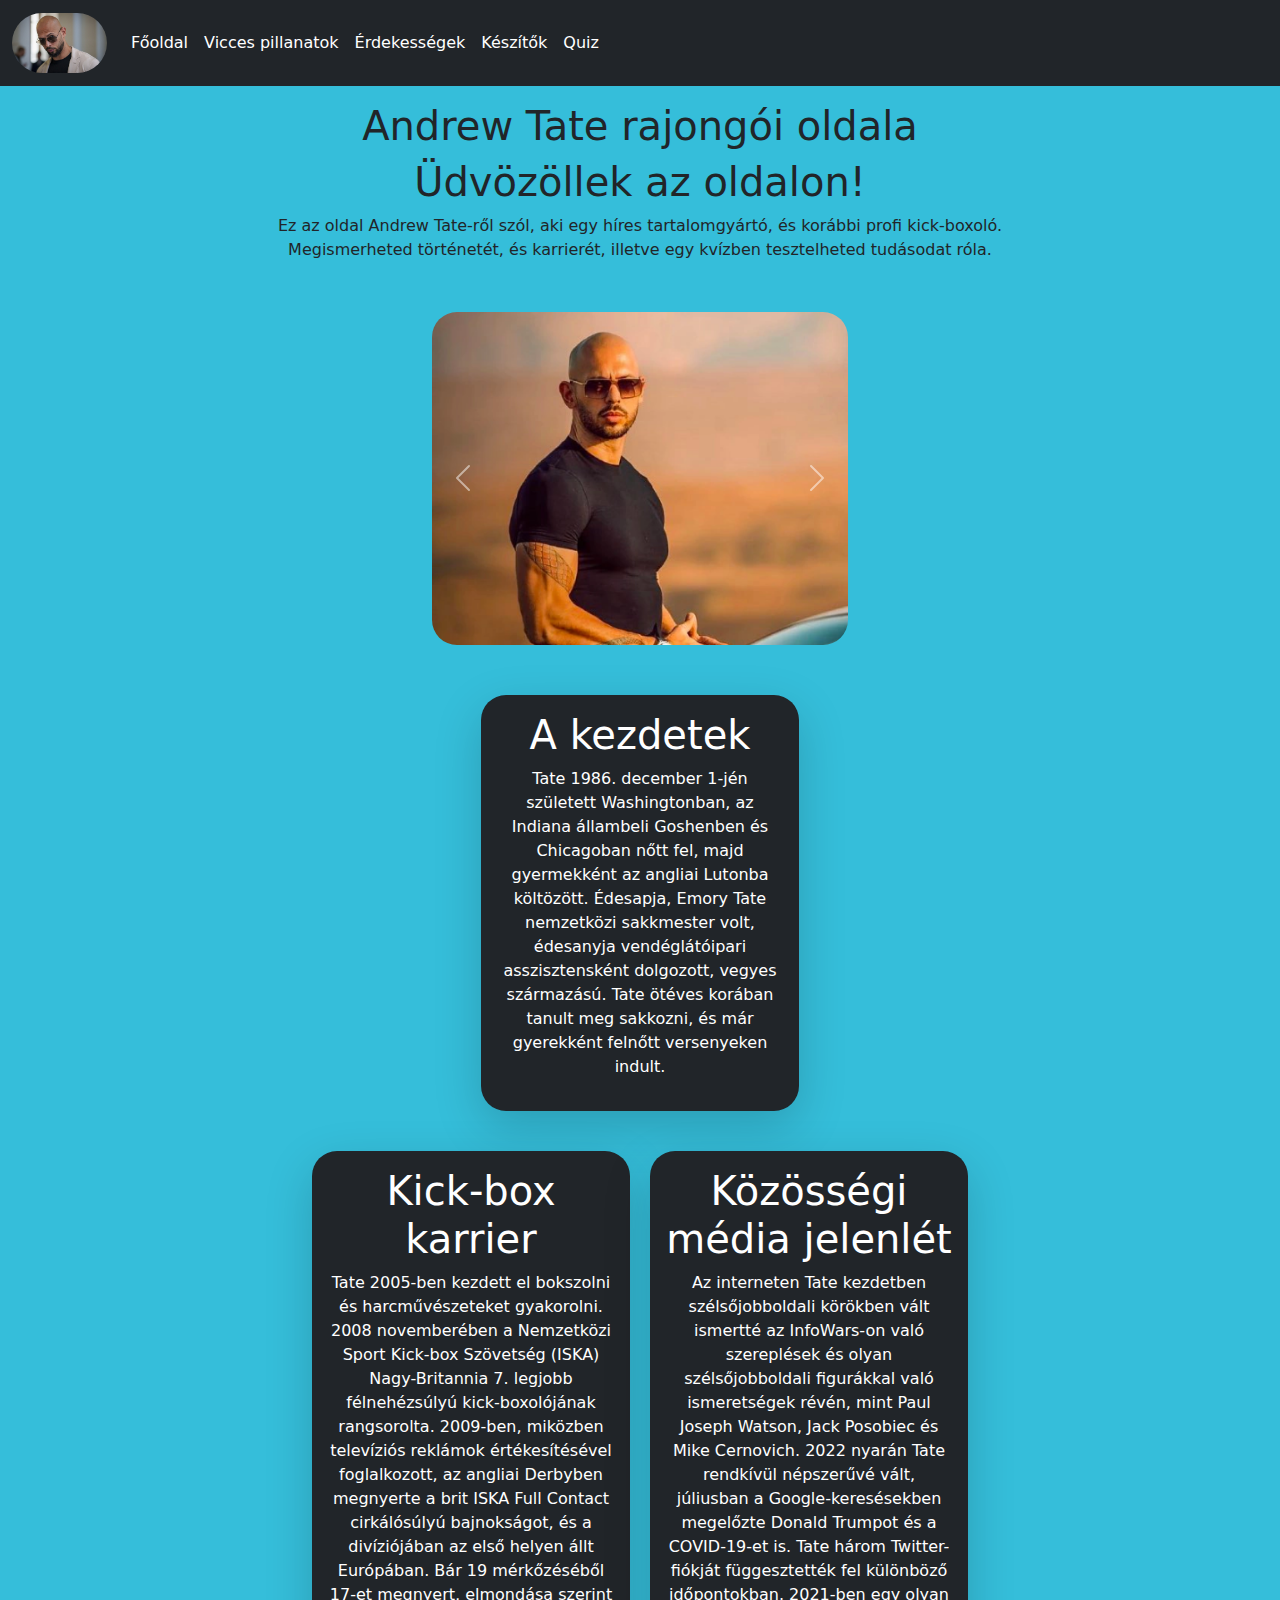
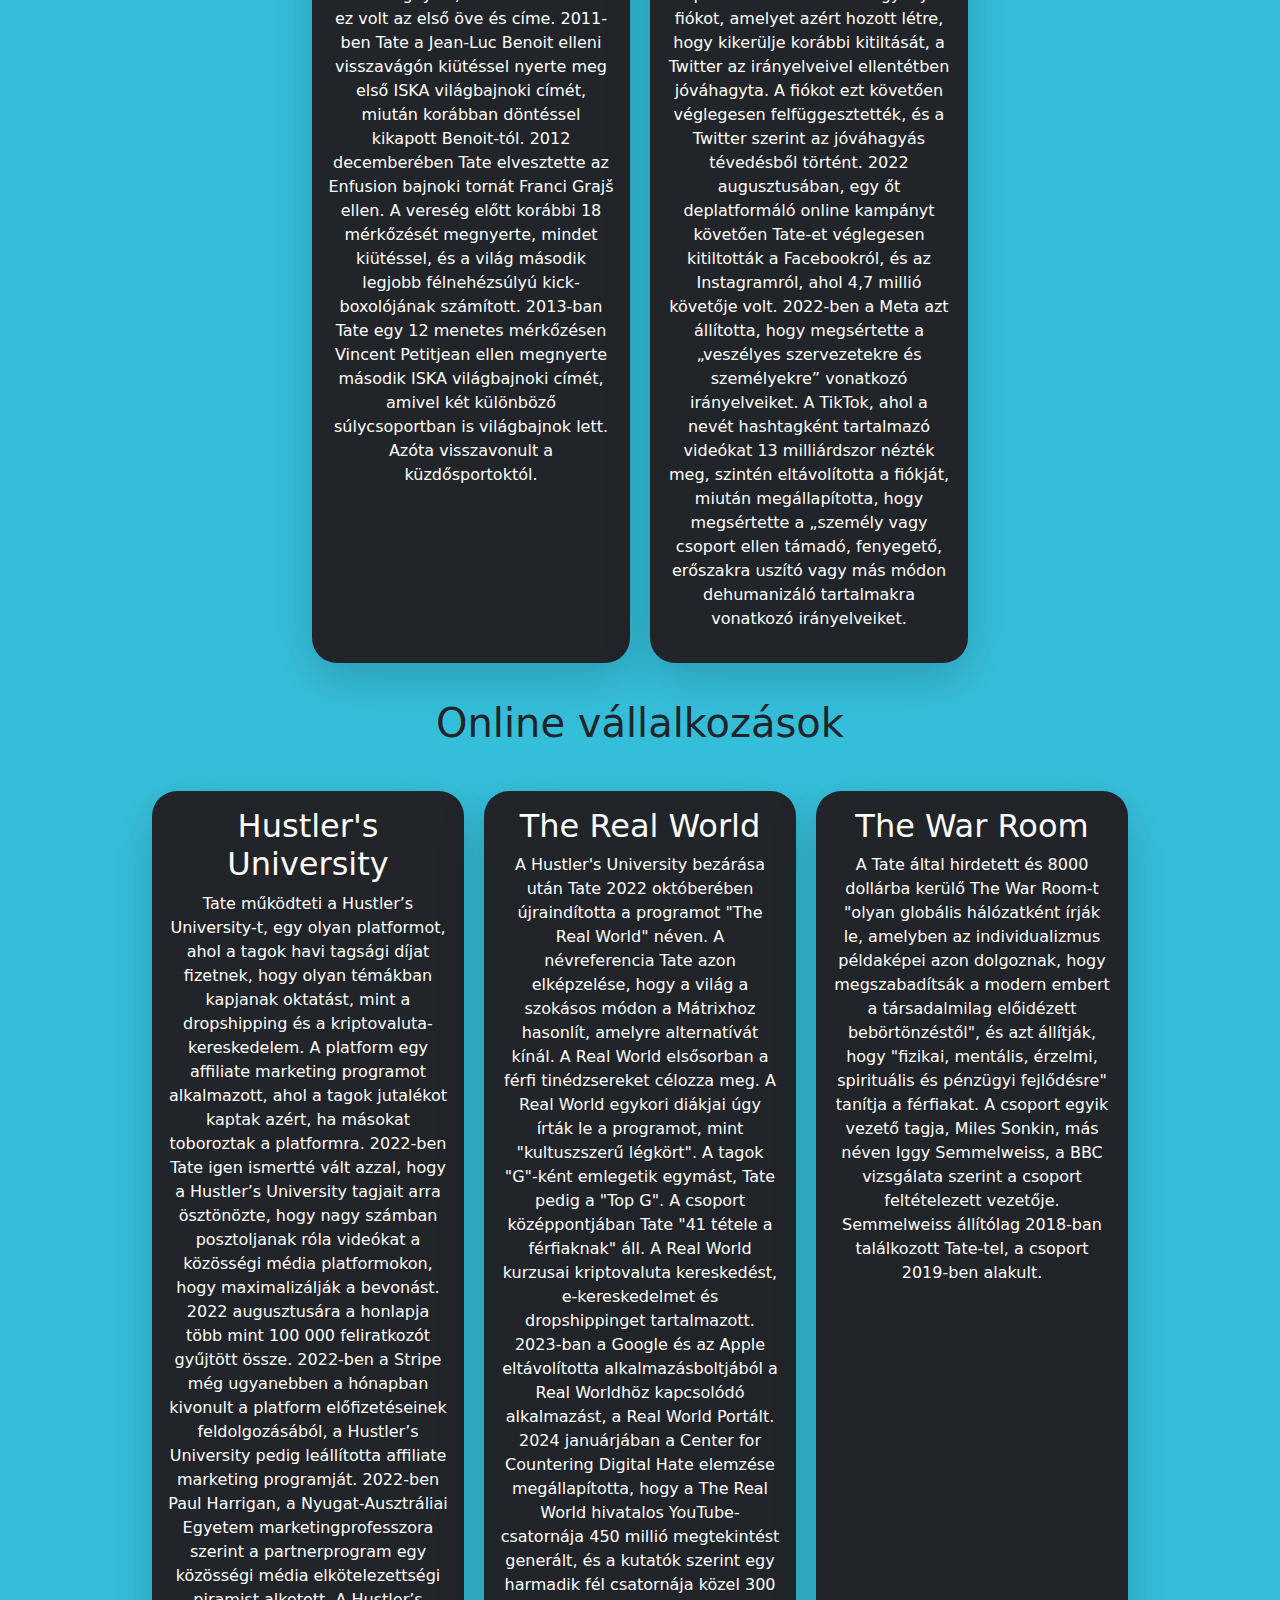
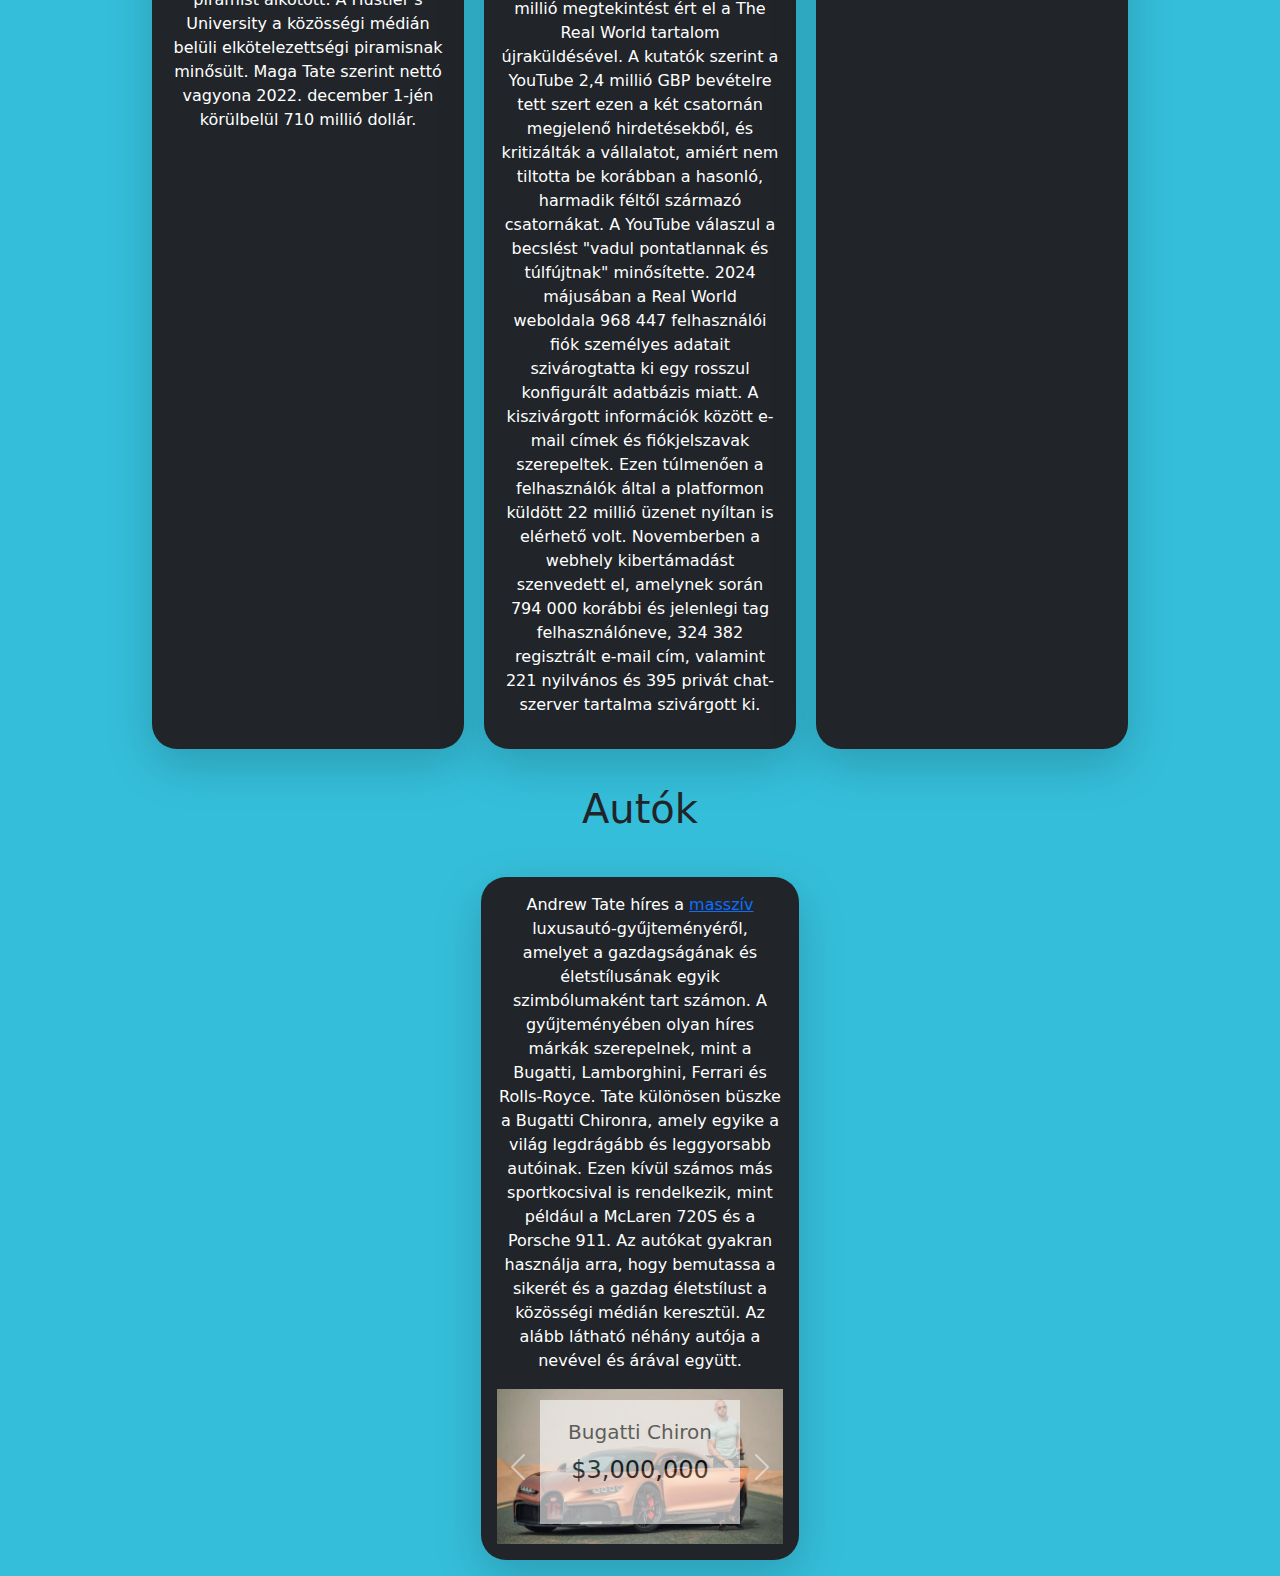
==== commit 3ffef073: "kód megformázása extensionnel" ====
--- a/index.html
+++ b/index.html
@@ -1,211 +1,358 @@
 <!DOCTYPE html>
 <html lang="en">
 
-<head>
-    <meta charset="UTF-8" />
-    <meta name="viewport" content="width=device-width, initial-scale=1.0" />
-    <link rel="stylesheet" href="fajlok/css/style.css" />
-    <link rel="stylesheet" href="fajlok/css/bootstrap.css" />
-    <title>Andrew Tate rajongói oldala</title>
-    <script src="fajlok/js/bootstrap.bundle.js"></script>
-</head>
-
-<body style="background-color: #35beda;">
-  <audio id="easterEggAudio" src="fajlok/hang/imagine-if-ninja-got-a-low-taper-fade.mp3"></audio>
-    <nav class="navbar navbar-expand-md bg-dark navbar-dark">
-        <div class="container-fluid">
-            <a href="index.html" class="navbar-brand"><img src="fajlok/kepek/sigma_tate.png" width="95px" height="60px" class="rounded-pill"></a>
-            <button class="navbar-toggler" type="button" data-bs-toggle="collapse" data-bs-target="#collapsibleNavbar">
-                <span class="navbar-toggler-icon "></span>
-            </button>
-            <div class="collapse navbar-collapse" id="collapsibleNavbar">
-                <ul class="navbar-nav">
-                    <li class="nav-item">
-                        <a class="nav-link text-white rounded-2" href="index.html">Főoldal</a>
-                    </li>
-                    <li class="nav-item">
-                        <a class="nav-link text-white rounded-2" href="viccespillanatok.html">Vicces pillanatok</a>
-                    </li>
-                    <li class="nav-item">
-                        <a class="nav-link text-white rounded-2" href="erdekessegek.html">Érdekességek</a>
-                    </li>
-                    <li class="nav-item">
-                        <a class="nav-link text-white rounded-2" href="keszitok.html">Készítők</a>
-                    </li>
-                    <li class="nav-item">
-                        <a class="nav-link text-white rounded-2" href="quiz.html">Quiz</a>
-                    </li>
-                </ul>
+    <head>
+        <meta charset="UTF-8" />
+        <meta name="viewport" content="width=device-width, initial-scale=1.0" />
+        <link rel="stylesheet" href="fajlok/css/style.css" />
+        <link rel="stylesheet" href="fajlok/css/bootstrap.css" />
+        <title>Andrew Tate rajongói oldala</title>
+        <script src="fajlok/js/bootstrap.bundle.js"></script>
+    </head>
+
+    <body style="background-color: #35beda;">
+        <audio id="easterEggAudio"
+            src="fajlok/hang/imagine-if-ninja-got-a-low-taper-fade.mp3"></audio>
+        <nav class="navbar navbar-expand-md bg-dark navbar-dark">
+            <div class="container-fluid">
+                <a href="index.html" class="navbar-brand"><img
+                        src="fajlok/kepek/sigma_tate.png" width="95px"
+                        height="60px" class="rounded-pill"></a>
+                <button class="navbar-toggler" type="button"
+                    data-bs-toggle="collapse"
+                    data-bs-target="#collapsibleNavbar">
+                    <span class="navbar-toggler-icon "></span>
+                </button>
+                <div class="collapse navbar-collapse" id="collapsibleNavbar">
+                    <ul class="navbar-nav">
+                        <li class="nav-item">
+                            <a class="nav-link text-white rounded-2"
+                                href="index.html">Főoldal</a>
+                        </li>
+                        <li class="nav-item">
+                            <a class="nav-link text-white rounded-2"
+                                href="viccespillanatok.html">Vicces
+                                pillanatok</a>
+                        </li>
+                        <li class="nav-item">
+                            <a class="nav-link text-white rounded-2"
+                                href="erdekessegek.html">Érdekességek</a>
+                        </li>
+                        <li class="nav-item">
+                            <a class="nav-link text-white rounded-2"
+                                href="keszitok.html">Készítők</a>
+                        </li>
+                        <li class="nav-item">
+                            <a class="nav-link text-white rounded-2"
+                                href="quiz.html">Quiz</a>
+                        </li>
+                    </ul>
+                </div>
             </div>
+        </nav>
+
+        <div id="fooldal_content" class="container-fluid p-3">
+            <h1 class="text-center">Andrew Tate rajongói oldala</h1>
+            <h1 class="text-center">Üdvözöllek az oldalon!</h1>
+            <p class="text-center">
+                Ez az oldal Andrew Tate-ről szól, aki egy híres tartalomgyártó,
+                és
+                korábbi profi kick-boxoló.<br />
+                Megismerheted történetét, és karrierét, illetve egy kvízben
+                tesztelheted
+                tudásodat róla.
+            </p>
+
+            <div id="fooldal_carousel" class="carousel slide col-lg-4 col-md-3"
+                data-bs-ride="carousel">
+                <div class="carousel-inner">
+                    <div class="carousel-item active">
+                        <img src="fajlok/kepek/tate_1.png"
+                            class="d-block w-100">
+                    </div>
+                    <div class="carousel-item">
+                        <img src="fajlok/kepek/tate_3.png"
+                            class="d-block w-100">
+                    </div>
+                    <div class="carousel-item">
+                        <img src="fajlok/kepek/tate_4.png"
+                            class="d-block w-100">
+                    </div>
+                    <div class="carousel-item">
+                        <img src="fajlok/kepek/tate_5.png"
+                            class="d-block w-100">
+                    </div>
+                </div>
+
+                <button class="carousel-control-prev" type="button"
+                    data-bs-target="#fooldal_carousel" data-bs-slide="prev">
+                    <span class="carousel-control-prev-icon"></span>
+                </button>
+                <button class="carousel-control-next" type="button"
+                    data-bs-target="#fooldal_carousel" data-bs-slide="next">
+                    <span class="carousel-control-next-icon"></span>
+                </button>
+            </div>
+
+            <div class="row szovegdoboz justify-content-center">
+                <div class="col-md-3 p-3 bg-dark shadow-lg szovegcol">
+                    <h1 class="text-center text-white">A kezdetek</h1>
+                    <p class="text-center text-white">
+                        Tate 1986. december 1-jén született Washingtonban, az
+                        Indiana
+                        állambeli Goshenben és Chicagoban nőtt fel, majd
+                        gyermekként az
+                        angliai Lutonba költözött. Édesapja, Emory Tate
+                        nemzetközi
+                        sakkmester volt, édesanyja vendéglátóipari
+                        asszisztensként
+                        dolgozott, vegyes származású. Tate ötéves korában tanult
+                        meg
+                        sakkozni, és már gyerekként felnőtt versenyeken indult.
+                    </p>
+                </div>
+                <div class="row szovegdoboz">
+                </div>
+
+                <div class="col-md-3 p-3 bg-dark shadow-lg szovegcol">
+                    <h1 class="text-center text-white">Kick-box karrier</h1>
+                    <p class="text-center text-white">
+                        Tate 2005-ben kezdett el bokszolni és harcművészeteket
+                        gyakorolni.
+                        2008 novemberében a Nemzetközi Sport Kick-box Szövetség
+                        (ISKA)
+                        Nagy-Britannia 7. legjobb félnehézsúlyú kick-boxolójának
+                        rangsorolta. 2009-ben, miközben televíziós reklámok
+                        értékesítésével foglalkozott, az angliai Derbyben
+                        megnyerte a brit
+                        ISKA Full Contact cirkálósúlyú bajnokságot, és a
+                        divíziójában az
+                        első helyen állt Európában. Bár 19 mérkőzéséből 17-et
+                        megnyert,
+                        elmondása szerint ez volt az első öve és címe. 2011-ben
+                        Tate a
+                        Jean-Luc Benoit elleni visszavágón kiütéssel nyerte meg
+                        első ISKA
+                        világbajnoki címét, miután korábban döntéssel kikapott
+                        Benoit-tól.
+                        2012 decemberében Tate elvesztette az Enfusion bajnoki
+                        tornát
+                        Franci Grajš ellen. A vereség előtt korábbi 18
+                        mérkőzését
+                        megnyerte, mindet kiütéssel, és a világ második legjobb
+                        félnehézsúlyú kick-boxolójának számított. 2013-ban Tate
+                        egy 12
+                        menetes mérkőzésen Vincent Petitjean ellen megnyerte
+                        második ISKA
+                        világbajnoki címét, amivel két különböző súlycsoportban
+                        is
+                        világbajnok lett. Azóta visszavonult a küzdősportoktól.
+                    </p>
+                </div>
+
+                <!-- Swapped the two sections here -->
+                <div class="col-md-3 p-3 bg-dark shadow-lg szovegcol">
+                    <h1 class="text-center text-white">Közösségi média
+                        jelenlét</h1>
+                    <p class="text-center text-white">
+                        Az interneten Tate kezdetben szélsőjobboldali körökben
+                        vált ismertté az InfoWars-on való szereplések és olyan
+                        szélsőjobboldali figurákkal való ismeretségek révén,
+                        mint Paul Joseph Watson, Jack Posobiec és Mike
+                        Cernovich. 2022 nyarán Tate rendkívül népszerűvé vált,
+                        júliusban a Google-keresésekben megelőzte Donald Trumpot
+                        és a COVID-19-et is.
+                        Tate három Twitter-fiókját függesztették fel különböző
+                        időpontokban. 2021-ben egy olyan fiókot, amelyet azért
+                        hozott létre, hogy kikerülje korábbi kitiltását, a
+                        Twitter az irányelveivel ellentétben jóváhagyta. A
+                        fiókot ezt követően véglegesen felfüggesztették, és a
+                        Twitter szerint az jóváhagyás tévedésből történt. 2022
+                        augusztusában, egy őt deplatformáló online kampányt
+                        követően Tate-et véglegesen kitiltották a Facebookról,
+                        és az Instagramról, ahol 4,7 millió követője volt.
+                        2022-ben a Meta azt állította, hogy megsértette a
+                        „veszélyes szervezetekre és személyekre” vonatkozó
+                        irányelveiket. A TikTok, ahol a nevét hashtagként
+                        tartalmazó videókat 13 milliárdszor nézték meg, szintén
+                        eltávolította a fiókját, miután megállapította, hogy
+                        megsértette a „személy vagy csoport ellen támadó,
+                        fenyegető, erőszakra uszító vagy más módon dehumanizáló
+                        tartalmakra vonatkozó irányelveiket.
+                    </p>
+                </div>
+
+                <!-- Making "Online vállalkozások" vertical here -->
+                <h1 class="text-center text-black p-3">Online vállalkozások</h1>
+                <div class="row szovegdoboz justify-content-center">
+
+                    <div class="col-md-3 p-3 bg-dark shadow-lg szovegcol">
+
+                        <h2 class="text-center text-white">Hustler's
+                            University</h2>
+                        <p class="text-center text-white">
+                            Tate működteti a Hustler’s University-t, egy olyan
+                            platformot,
+                            ahol a tagok havi tagsági díjat fizetnek, hogy olyan
+                            témákban
+                            kapjanak oktatást, mint a dropshipping és a
+                            kriptovaluta-kereskedelem. A platform egy affiliate
+                            marketing
+                            programot alkalmazott, ahol a tagok jutalékot kaptak
+                            azért, ha
+                            másokat toboroztak a platformra. 2022-ben Tate igen
+                            ismertté vált
+                            azzal, hogy a Hustler’s University tagjait arra
+                            ösztönözte, hogy
+                            nagy számban posztoljanak róla videókat a közösségi
+                            média
+                            platformokon, hogy maximalizálják a bevonást. 2022
+                            augusztusára a
+                            honlapja több mint 100 000 feliratkozót gyűjtött
+                            össze. 2022-ben a
+                            Stripe még ugyanebben a hónapban kivonult a platform
+                            előfizetéseinek feldolgozásából, a Hustler’s
+                            University pedig
+                            leállította affiliate marketing programját. 2022-ben
+                            Paul
+                            Harrigan, a Nyugat-Ausztráliai Egyetem
+                            marketingprofesszora
+                            szerint a partnerprogram egy közösségi média
+                            elkötelezettségi
+                            piramist alkotott. A Hustler’s University a
+                            közösségi médián
+                            belüli elkötelezettségi piramisnak minősült. Maga
+                            Tate szerint
+                            nettó vagyona 2022. december 1-jén körülbelül 710
+                            millió dollár.
+                        </p>
+                    </div>
+
+                    <div class="col-md-3 p-3 bg-dark shadow-lg szovegcol">
+                        <h2 class="text-center text-white">The Real World</h2>
+                        <p class="text-center text-white">A Hustler's University
+                            bezárása után Tate 2022 októberében újraindította a
+                            programot "The Real World" néven. A névreferencia
+                            Tate azon elképzelése, hogy a világ a szokásos módon
+                            a Mátrixhoz hasonlít, amelyre alternatívát kínál.
+                            A Real World elsősorban a férfi tinédzsereket
+                            célozza meg. A Real World egykori diákjai úgy írták
+                            le a programot, mint "kultuszszerű légkört". A tagok
+                            "G"-ként emlegetik egymást, Tate pedig a "Top G". A
+                            csoport középpontjában Tate "41 tétele a férfiaknak"
+                            áll. A Real World kurzusai kriptovaluta kereskedést,
+                            e-kereskedelmet és dropshippinget tartalmazott.
+                            2023-ban a Google és az Apple eltávolította
+                            alkalmazásboltjából a Real Worldhöz kapcsolódó
+                            alkalmazást, a Real World Portált. 2024 januárjában
+                            a Center for Countering Digital Hate elemzése
+                            megállapította, hogy a The Real World hivatalos
+                            YouTube-csatornája 450 millió megtekintést generált,
+                            és a kutatók szerint egy harmadik fél csatornája
+                            közel 300 millió megtekintést ért el a The Real
+                            World tartalom újraküldésével. A kutatók szerint a
+                            YouTube 2,4 millió GBP bevételre tett szert ezen a
+                            két csatornán megjelenő hirdetésekből, és
+                            kritizálták a vállalatot, amiért nem tiltotta be
+                            korábban a hasonló, harmadik féltől származó
+                            csatornákat. A YouTube válaszul a becslést
+                            "vadul pontatlannak és túlfújtnak" minősítette.
+                            2024 májusában a Real World weboldala 968 447
+                            felhasználói fiók személyes adatait szivárogtatta ki
+                            egy rosszul konfigurált adatbázis miatt. A
+                            kiszivárgott információk között e-mail címek és
+                            fiókjelszavak szerepeltek. Ezen túlmenően a
+                            felhasználók által a platformon küldött 22 millió
+                            üzenet nyíltan is elérhető volt. Novemberben a
+                            webhely kibertámadást szenvedett el, amelynek során
+                            794 000 korábbi és jelenlegi tag felhasználóneve,
+                            324 382 regisztrált e-mail cím, valamint 221
+                            nyilvános és 395 privát chat-szerver tartalma
+                            szivárgott ki.</p>
+                    </div>
+
+                    <div class="col-md-3 p-3 bg-dark shadow-lg szovegcol">
+                        <h2 class="text-center text-white">The War Room</h2>
+                        <p class="text-center text-white">A Tate által hirdetett
+                            és 8000 dollárba kerülő The War Room-t
+                            "olyan globális hálózatként írják le, amelyben az individualizmus példaképei azon dolgoznak, hogy megszabadítsák a modern embert a társadalmilag előidézett bebörtönzéstől",
+                            és azt állítják, hogy
+                            "fizikai, mentális, érzelmi, spirituális és pénzügyi fejlődésre"
+                            tanítja a férfiakat. A csoport egyik vezető tagja,
+                            Miles Sonkin, más néven Iggy Semmelweiss, a BBC
+                            vizsgálata szerint a csoport feltételezett vezetője.
+                            Semmelweiss állítólag 2018-ban találkozott Tate-tel,
+                            a csoport 2019-ben alakult.
+                        </p>
+                    </div>
+                </div>
+
+                <h1 class="text-center text-black p-3">Autók</h1>
+                <div class="col-md-3 p-3 bg-dark shadow-lg szovegcol">
+
+                    <p class="text-center text-white">
+                        Andrew Tate híres a <a id="easteregg" href>masszív</a>
+                        luxusautó-gyűjteményéről, amelyet a gazdagságának és
+                        életstílusának egyik szimbólumaként tart számon. A
+                        gyűjteményében olyan híres márkák szerepelnek, mint a
+                        Bugatti, Lamborghini, Ferrari és Rolls-Royce. Tate
+                        különösen büszke a Bugatti Chironra, amely egyike a
+                        világ legdrágább és leggyorsabb autóinak. Ezen kívül
+                        számos más sportkocsival is rendelkezik, mint például a
+                        McLaren 720S és a Porsche 911. Az autókat gyakran
+                        használja arra, hogy bemutassa a sikerét és a gazdag
+                        életstílust a közösségi médián keresztül. Az alább
+                        látható néhány autója a nevével és árával együtt.
+                    </p>
+                    <div id="auto_carousel" class="carousel slide col-12 "
+                        data-bs-ride="carousel">
+                        <div class="carousel-inner">
+                            <div class="carousel-item active">
+                                <img src="fajlok/kepek/auto2.jpg"
+                                    class="d-block w-100 h-100">
+                                <div class="carousel-caption"><h5
+                                        class="text-dark">Bugatti Chiron</h5>
+                                    <p>$3,000,000</p></div>
+                            </div>
+                            <div class="carousel-item">
+                                <img src="fajlok/kepek/auto1.jpg"
+                                    class="d-block w-100 h-100">
+                                <div class="carousel-caption"><h5
+                                        class="text-dark">Lamborghini Huracán
+                                        EVO Spyder</h5>
+                                    <p>$230,000</p></div>
+                            </div>
+                            <div class="carousel-item">
+                                <img src="fajlok/kepek/auto3.jpg"
+                                    class="d-block w-100 h-100">
+                                <div class="carousel-caption"><h5
+                                        class="text-dark">Aston Martin DBS
+                                        Superleggera</h5>
+                                    <p>$316,000</p></div>
+
+                            </div>
+                        </div>
+
+                        <button class="carousel-control-prev" type="button"
+                            data-bs-target="#auto_carousel"
+                            data-bs-slide="prev">
+                            <span class="carousel-control-prev-icon"></span>
+                        </button>
+                        <button class="carousel-control-next" type="button"
+                            data-bs-target="#auto_carousel"
+                            data-bs-slide="next">
+                            <span class="carousel-control-next-icon"></span>
+                        </button>
+                    </div>
+                </div>
+            </div>
+
+            <img id="eastereggImage" src="fajlok/kepek/lowtaperfade.jpg"
+                alt="Easter Egg" />
+            <script src="fajlok/js/bounce.js"></script>
+            <div id="imagePath" data-image="fajlok/kepek/lowtaperfade.jpg"
+                style="display:none;"></div>
         </div>
-    </nav>
-  
-    <div id="fooldal_content" class="container-fluid">
-        <h1 class="text-center">Andrew Tate rajongói oldala</h1>
-        <h1 class="text-center">Üdvözöllek az oldalon!</h1>
-        <p class="text-center">
-            Ez az oldal Andrew Tate-ről szól, aki egy híres tartalomgyártó, és
-            korábbi profi kick-boxoló.<br />
-            Megismerheted történetét, és karrierét, illetve egy kvízben tesztelheted
-            tudásodat róla.
-        </p>
-
-        <div id="fooldal_carousel" class="carousel slide col-lg-4 col-md-3" data-bs-ride="carousel">
-            <div class="carousel-inner">
-                <div class="carousel-item active">
-                    <img src="fajlok/kepek/tate_1.png" class="d-block w-100" >
-                </div>
-                <div class="carousel-item">
-                    <img src="fajlok/kepek/tate_3.png" class="d-block w-100">
-                </div>
-                <div class="carousel-item">
-                    <img src="fajlok/kepek/tate_4.png" class="d-block w-100">
-                </div>
-                <div class="carousel-item">
-                    <img src="fajlok/kepek/tate_5.png" class="d-block w-100">
-                </div>
-            </div>
-
-            <button class="carousel-control-prev" type="button" data-bs-target="#fooldal_carousel" data-bs-slide="prev">
-                <span class="carousel-control-prev-icon"></span>
-            </button>
-            <button class="carousel-control-next" type="button" data-bs-target="#fooldal_carousel" data-bs-slide="next">
-                <span class="carousel-control-next-icon"></span>
-            </button>
-        </div>
-
-        <div class="row szovegdoboz justify-content-center">
-            <div class="col-md-3 p-3 bg-dark shadow-lg h-50 " style="border-radius: 25px;">
-                <h1 class="text-center text-white">A kezdetek</h1>
-                <p class="text-center text-white">
-                    Tate 1986. december 1-jén született Washingtonban, az Indiana
-                    állambeli Goshenben és Chicagoban nőtt fel, majd gyermekként az
-                    angliai Lutonba költözött. Édesapja, Emory Tate nemzetközi
-                    sakkmester volt, édesanyja vendéglátóipari asszisztensként
-                    dolgozott, vegyes származású. Tate ötéves korában tanult meg
-                    sakkozni, és már gyerekként felnőtt versenyeken indult.
-                </p>
-            </div>
-            <div class="row szovegdoboz">
-            </div>
-
-            <div class="col-md-3 p-3 bg-dark shadow-lg" style="border-radius: 25px;">
-                <h1 class="text-center text-white">Kick-box karrier</h1>
-                <p class="text-center text-white">
-                    Tate 2005-ben kezdett el bokszolni és harcművészeteket gyakorolni.
-                    2008 novemberében a Nemzetközi Sport Kick-box Szövetség (ISKA)
-                    Nagy-Britannia 7. legjobb félnehézsúlyú kick-boxolójának
-                    rangsorolta. 2009-ben, miközben televíziós reklámok
-                    értékesítésével foglalkozott, az angliai Derbyben megnyerte a brit
-                    ISKA Full Contact cirkálósúlyú bajnokságot, és a divíziójában az
-                    első helyen állt Európában. Bár 19 mérkőzéséből 17-et megnyert,
-                    elmondása szerint ez volt az első öve és címe. 2011-ben Tate a
-                    Jean-Luc Benoit elleni visszavágón kiütéssel nyerte meg első ISKA
-                    világbajnoki címét, miután korábban döntéssel kikapott Benoit-tól.
-                    2012 decemberében Tate elvesztette az Enfusion bajnoki tornát
-                    Franci Grajš ellen. A vereség előtt korábbi 18 mérkőzését
-                    megnyerte, mindet kiütéssel, és a világ második legjobb
-                    félnehézsúlyú kick-boxolójának számított. 2013-ban Tate egy 12
-                    menetes mérkőzésen Vincent Petitjean ellen megnyerte második ISKA
-                    világbajnoki címét, amivel két különböző súlycsoportban is
-                    világbajnok lett. Azóta visszavonult a küzdősportoktól.
-                </p>
-            </div>
-
-            <!-- Swapped the two sections here -->
-            <div class="col-md-3 p-3 bg-dark shadow-lg" style="border-radius: 25px;">
-                <h1 class="text-center text-white">Közösségi média jelenlét</h1>
-                <p class="text-center text-white">
-                    Az interneten Tate kezdetben szélsőjobboldali körökben vált ismertté az InfoWars-on való szereplések és olyan szélsőjobboldali figurákkal való ismeretségek révén, mint Paul Joseph Watson, Jack Posobiec és Mike Cernovich. 2022 nyarán Tate rendkívül népszerűvé vált, júliusban a Google-keresésekben megelőzte Donald Trumpot és a COVID-19-et is.
-                    Tate három Twitter-fiókját függesztették fel különböző időpontokban. 2021-ben egy olyan fiókot, amelyet azért hozott létre, hogy kikerülje korábbi kitiltását, a Twitter az irányelveivel ellentétben jóváhagyta. A fiókot ezt követően véglegesen felfüggesztették, és a Twitter szerint az jóváhagyás tévedésből történt. 2022 augusztusában, egy őt deplatformáló online kampányt követően Tate-et véglegesen kitiltották a Facebookról, és az Instagramról, ahol 4,7 millió követője volt. 2022-ben a Meta azt állította, hogy megsértette a „veszélyes szervezetekre és személyekre” vonatkozó irányelveiket. A TikTok, ahol a nevét hashtagként tartalmazó videókat 13 milliárdszor nézték meg, szintén eltávolította a fiókját, miután megállapította, hogy megsértette a „személy vagy csoport ellen támadó, fenyegető, erőszakra uszító vagy más módon dehumanizáló tartalmakra vonatkozó irányelveiket.
-                </p>
-            </div>
-
-            <!-- Making "Online vállalkozások" vertical here -->
-            <h1 class="text-center text-black">Online vállalkozások</h1>
-            <div class="row szovegdoboz justify-content-center">
-
-
-              <div class="col-md-3 p-3 bg-dark shadow-lg" style="border-radius: 25px;">
-
-                      <h2 class="text-center text-white">Hustler's University</h2>
-                      <p class="text-center text-white">
-                          Tate működteti a Hustler’s University-t, egy olyan platformot,
-                          ahol a tagok havi tagsági díjat fizetnek, hogy olyan témákban
-                          kapjanak oktatást, mint a dropshipping és a
-                          kriptovaluta-kereskedelem. A platform egy affiliate marketing
-                programot alkalmazott, ahol a tagok jutalékot kaptak azért, ha
-                másokat toboroztak a platformra. 2022-ben Tate igen ismertté vált
-                azzal, hogy a Hustler’s University tagjait arra ösztönözte, hogy
-                nagy számban posztoljanak róla videókat a közösségi média
-                platformokon, hogy maximalizálják a bevonást. 2022 augusztusára a
-                honlapja több mint 100 000 feliratkozót gyűjtött össze. 2022-ben a
-                Stripe még ugyanebben a hónapban kivonult a platform
-                előfizetéseinek feldolgozásából, a Hustler’s University pedig
-                leállította affiliate marketing programját. 2022-ben Paul
-                Harrigan, a Nyugat-Ausztráliai Egyetem marketingprofesszora
-                szerint a partnerprogram egy közösségi média elkötelezettségi
-                piramist alkotott. A Hustler’s University a közösségi médián
-                belüli elkötelezettségi piramisnak minősült. Maga Tate szerint
-                nettó vagyona 2022. december 1-jén körülbelül 710 millió dollár.
-                      </p>
-                  </div>
-
-                 
-                    <div class="col-md-3 p-3 bg-dark shadow-lg" style="border-radius: 25px;">
-                        <h2 class="text-center text-white">The Real World</h2>
-                        <p class="text-center text-white">A Hustler's University bezárása után Tate 2022 októberében újraindította a programot "The Real World" néven. A névreferencia Tate azon elképzelése, hogy a világ a szokásos módon a Mátrixhoz hasonlít, amelyre alternatívát kínál.
-                          A Real World elsősorban a férfi tinédzsereket célozza meg. A Real World egykori diákjai úgy írták le a programot, mint "kultuszszerű légkört". A tagok "G"-ként emlegetik egymást, Tate pedig a "Top G". A csoport középpontjában Tate "41 tétele a férfiaknak" áll. A Real World kurzusai kriptovaluta kereskedést, e-kereskedelmet és dropshippinget tartalmazott.
-                          2023-ban a Google és az Apple eltávolította alkalmazásboltjából a Real Worldhöz kapcsolódó alkalmazást, a Real World Portált. 2024 januárjában a Center for Countering Digital Hate elemzése megállapította, hogy a The Real World hivatalos YouTube-csatornája 450 millió megtekintést generált, és a kutatók szerint egy harmadik fél csatornája közel 300 millió megtekintést ért el a The Real World tartalom újraküldésével. A kutatók szerint a YouTube 2,4 millió GBP bevételre tett szert ezen a két csatornán megjelenő hirdetésekből, és kritizálták a vállalatot, amiért nem tiltotta be korábban a hasonló, harmadik féltől származó csatornákat. A YouTube válaszul a becslést "vadul pontatlannak és túlfújtnak" minősítette.
-                          2024 májusában a Real World weboldala 968 447 felhasználói fiók személyes adatait szivárogtatta ki egy rosszul konfigurált adatbázis miatt. A kiszivárgott információk között e-mail címek és fiókjelszavak szerepeltek. Ezen túlmenően a felhasználók által a platformon küldött 22 millió üzenet nyíltan is elérhető volt. Novemberben a webhely kibertámadást szenvedett el, amelynek során 794 000 korábbi és jelenlegi tag felhasználóneve, 324 382 regisztrált e-mail cím, valamint 221 nyilvános és 395 privát chat-szerver tartalma szivárgott ki.</p>
-                    </div>
-              
-                  <div class="col-md-3 p-3 bg-dark shadow-lg" style="border-radius: 25px;">
-                      <h2 class="text-center text-white">The War Room</h2>
-                      <p class="text-center text-white">A Tate által hirdetett és 8000 dollárba kerülő The War Room-t "olyan globális hálózatként írják le, amelyben az individualizmus példaképei azon dolgoznak, hogy megszabadítsák a modern embert a társadalmilag előidézett bebörtönzéstől", és azt állítják, hogy "fizikai, mentális, érzelmi, spirituális és pénzügyi fejlődésre" tanítja a férfiakat. A csoport egyik vezető tagja, Miles Sonkin, más néven Iggy Semmelweiss, a BBC vizsgálata szerint a csoport feltételezett vezetője. Semmelweiss állítólag 2018-ban találkozott Tate-tel, a csoport 2019-ben alakult.
-                      </p>
-                  </div>
-              </div>
-            
-              <h1 class="text-center text-black">Autók</h1>
-            <div class="col-md-3 p-3 bg-dark shadow-lg" style="border-radius: 25px;">
-                
-                <p class="text-center text-white">
-                  Andrew Tate híres a <a id="easteregg" href="">masszív</a> luxusautó-gyűjteményéről, amelyet a gazdagságának és életstílusának egyik szimbólumaként tart számon. A gyűjteményében olyan híres márkák szerepelnek, mint a Bugatti, Lamborghini, Ferrari és Rolls-Royce. Tate különösen büszke a Bugatti Chironra, amely egyike a világ legdrágább és leggyorsabb autóinak. Ezen kívül számos más sportkocsival is rendelkezik, mint például a McLaren 720S és a Porsche 911. Az autókat gyakran használja arra, hogy bemutassa a sikerét és a gazdag életstílust a közösségi médián keresztül. Az alább látható néhány autója a nevével és árával együtt.
-                </p>
-                <div id="auto_carousel" class="carousel slide col-12 " data-bs-ride="carousel">
-                    <div class="carousel-inner">
-                        <div class="carousel-item active">
-                            <img src="fajlok/kepek/auto2.jpg" class="d-block w-100 h-100" >
-                            <div class="carousel-caption"><h5 class="text-dark">Bugatti Chiron</h5>
-                            <p>$3,000,000</p></div>
-                        </div>
-                        <div class="carousel-item">
-                            <img src="fajlok/kepek/auto1.jpg" class="d-block w-100 h-100">
-                            <div class="carousel-caption"><h5 class="text-dark">Lamborghini Huracán EVO Spyder</h5>
-                            <p>$230,000</p></div>
-                        </div>
-                        <div class="carousel-item">
-                            <img src="fajlok/kepek/auto3.jpg" class="d-block w-100 h-100">
-                            <div class="carousel-caption"><h5 class="text-dark">Aston Martin DBS Superleggera</h5>
-                            <p>$316,000</p></div>
-                    
-                        </div>
-                    </div>
-        
-                    <button class="carousel-control-prev" type="button" data-bs-target="#auto_carousel" data-bs-slide="prev">
-                        <span class="carousel-control-prev-icon"></span>
-                    </button>
-                    <button class="carousel-control-next" type="button" data-bs-target="#auto_carousel" data-bs-slide="next">
-                        <span class="carousel-control-next-icon"></span>
-                    </button>
-                </div>
-            </div>
-        </div>
-
-        <img id="eastereggImage" src="fajlok/kepek/lowtaperfade.jpg" alt="Easter Egg" />
-        <script src="fajlok/js/bounce.js"></script>
-        <div id="imagePath" data-image="fajlok/kepek/lowtaperfade.jpg" style="display:none;"></div>
-    </div>
-</body>
+
+    </body>
 </html>
--- a/fajlok/css/style.css
+++ b/fajlok/css/style.css
@@ -1,37 +1,78 @@
+nav a:hover {
+    text-decoration: underline;
 
-  nav a:hover {
-    text-decoration: underline;
-   
 }
-#viccespillanatok div{
-    margin: 10px;
-    }
-    .row h2 {
-        text-align: center;
-    }
+
+table {
+    border: 2px solid #000000;
+    font-family: arial, sans-serif;
+    border-collapse: collapse;
+    width: 75%;
+    text-align: center;
+}
+
+td, th {
+    border: 1px solid #000000;
+    text-align: center;
+    padding: 8px;
+}
+
+th {
+    background-color: #212529;
+    color: #ffffff;
+}
 
 
+tr:nth-child(odd) {
+    background-color: #089893;
+}
 
-#fooldal_carousel img{    
-border-radius: 25px;
+tr:nth-child(even) {
+    background-color: #353839;
+    color: #ffffff;
+}
+
+#viccespillanatok div {
+    margin: 10px;
+}
+
+.row h2 {
+    text-align: center;
+}
+
+.image_valto {
+    width: 500px;
+    height: 400px;
+    overflow: hidden;
+    position: relative;
+    float: right;
+    opacity: 70;
+}
+
+.image_valto img {
+    width: 100%;
+    height: auto;
+    display: none;
+    border-radius: 25px;
+}
+
+#fooldal_carousel img {
+    border-radius: 25px;
 }
 
 .szovegdoboz {
-gap: 20px;
+    gap: 20px;
 
 }
+
 #fooldal_carousel {
-margin:auto;
-margin-top: 50px;
-margin-bottom: 50px;
-width: relative;
-height: relative;
-
-display: flex;
+    margin: auto;
+    margin-top: 50px;
+    margin-bottom: 50px;
+    width: relative;
+    height: relative;
+    display: flex;
 }
-/* easter egg */
-
-
 
 #eastereggImage {
     display: none;
@@ -42,30 +83,34 @@
     height: 200px;
 }
 
-
-
-#auto_carousel img {
-    width: 1120px;
-    height: 628px;
-    display: flex;
-    margin:auto;
-}
 .carousel-caption {
     background: #ffffff;
     opacity: 60%;
 }
+
 .carousel-caption h5 {
     color: black;
     opacity: 180%;
 }
-.carousel-caption p{
+
+.carousel-caption p {
     color: black;
     opacity: 180%;
     font-size: 1.5em;
 
 }
 
+.card_osszes {
+    display: inline-block;
+    border-radius: 25px;
+    gap: 50px;
+}
+
 .card_osszes div {
-    display: inline-block;
-    place-items: center;
+    border-radius: 25px;
+    gap: 50px;
+}
+
+.szovegcol {
+    border-radius: 25px;
 }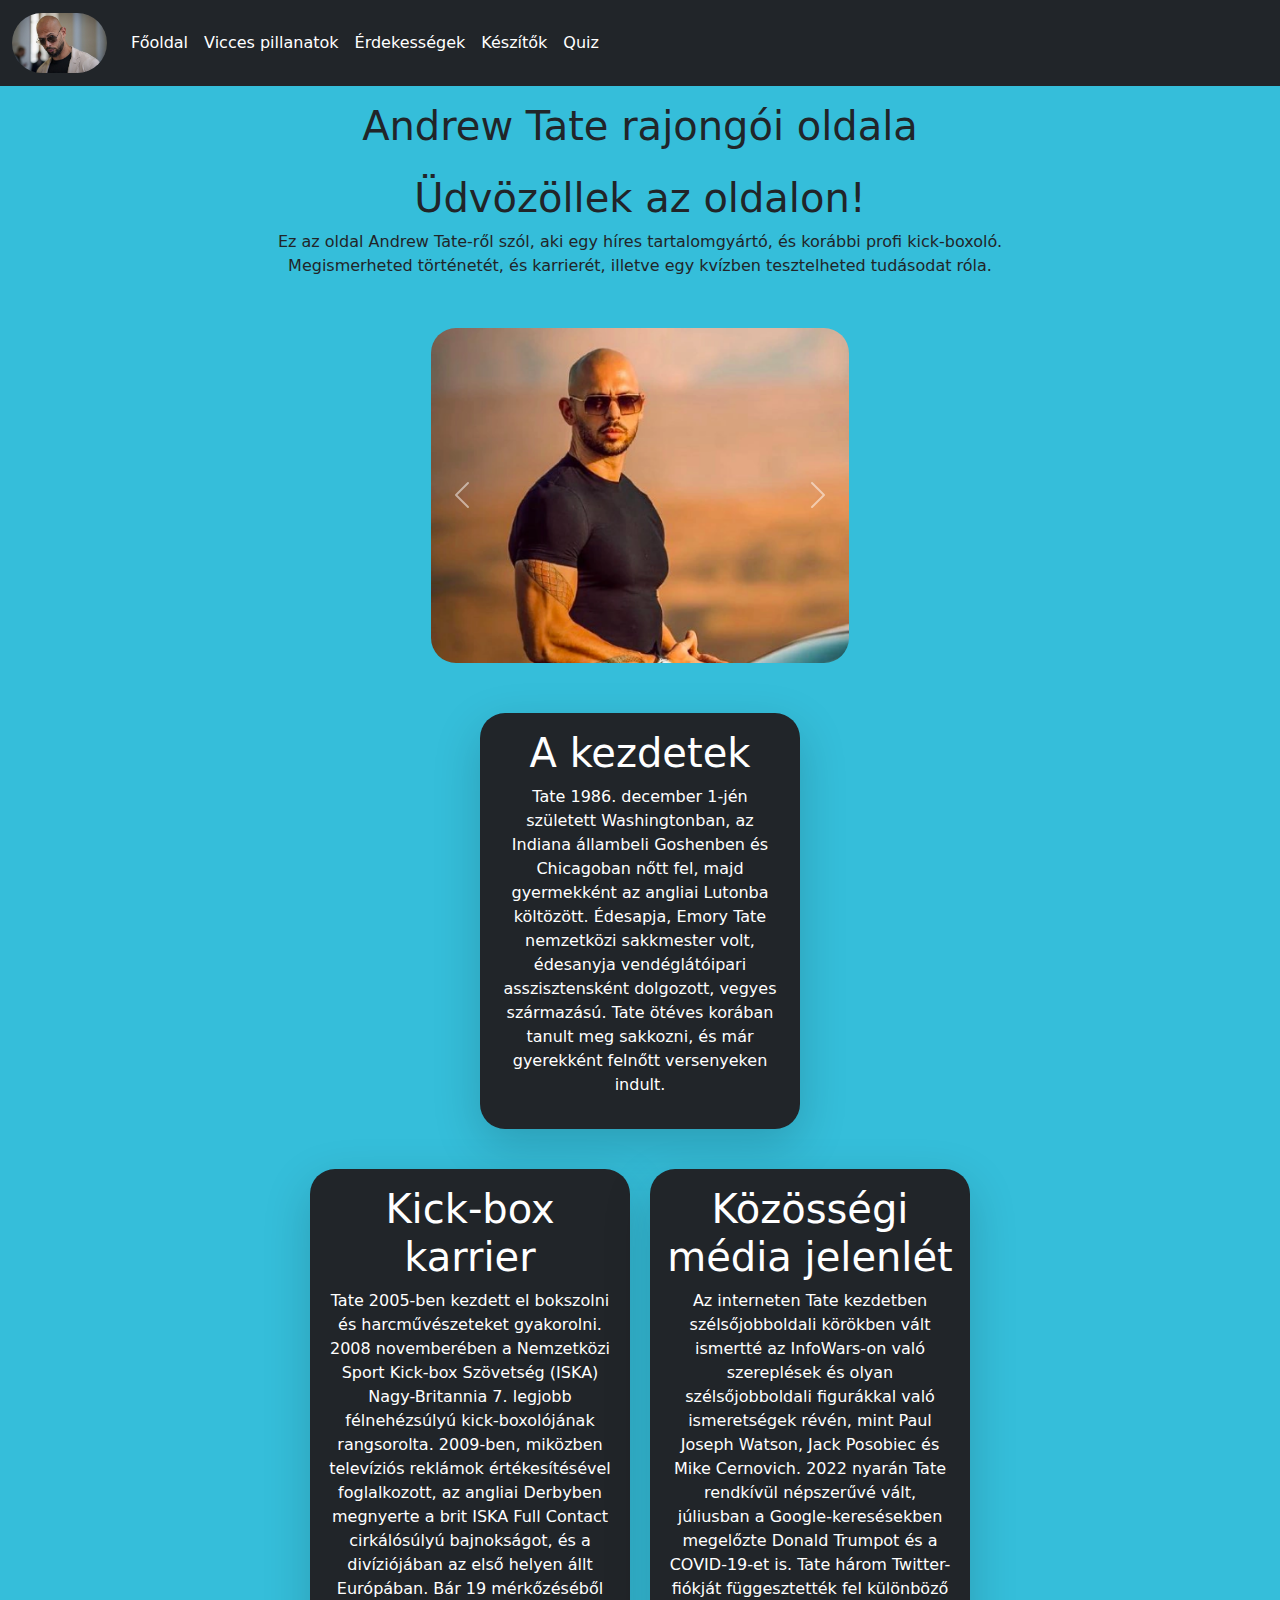
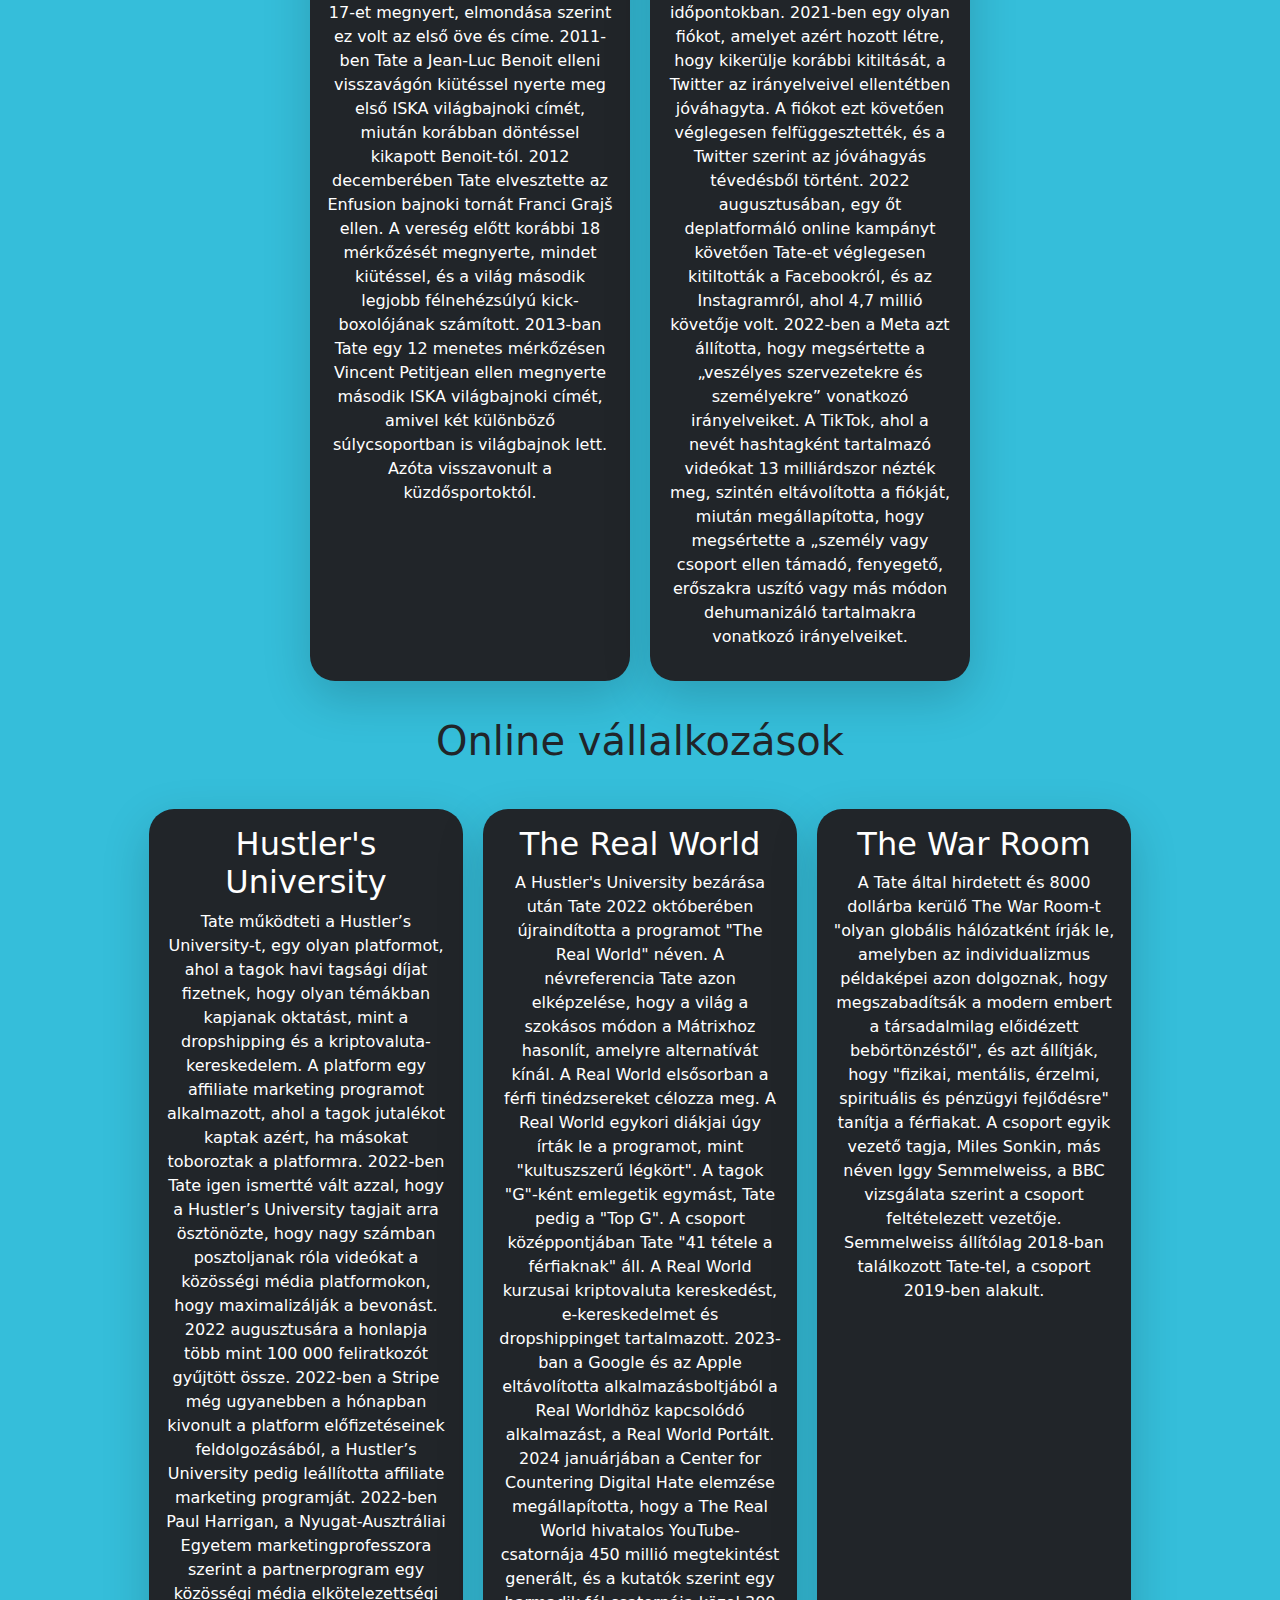
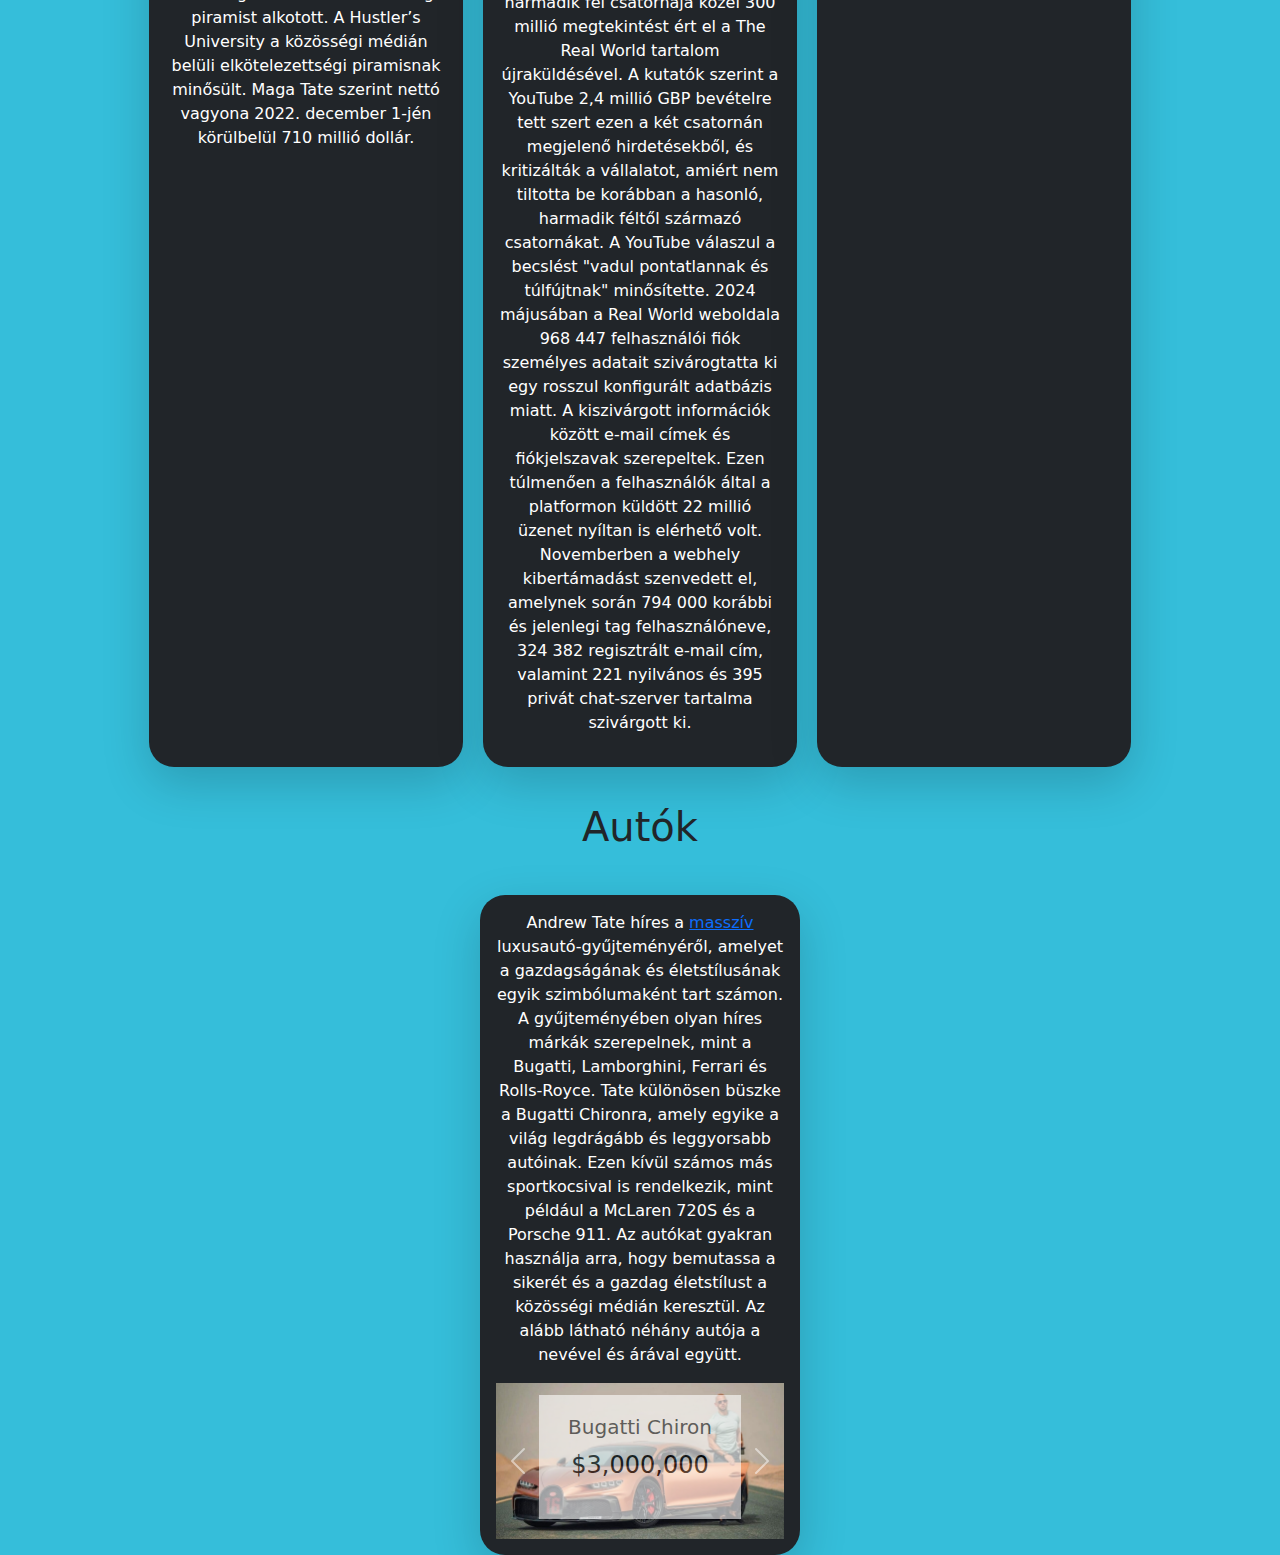
==== commit 3557c9dc: "troll teljesen kész" ====
--- a/index.html
+++ b/index.html
@@ -51,8 +51,8 @@
             </div>
         </nav>
 
-        <div id="fooldal_content" class="container-fluid p-3">
-            <h1 class="text-center">Andrew Tate rajongói oldala</h1>
+        <div id="fooldal_content" class="container-fluid">
+            <h1 class="text-center p-3">Andrew Tate rajongói oldala</h1>
             <h1 class="text-center">Üdvözöllek az oldalon!</h1>
             <p class="text-center">
                 Ez az oldal Andrew Tate-ről szól, aki egy híres tartalomgyártó,
--- a/fajlok/css/style.css
+++ b/fajlok/css/style.css
@@ -1,11 +1,126 @@
-nav a:hover {
-    text-decoration: underline;
+#eastereggImage {
+    display: none;
+    position: fixed;
+    left: 0;
+    top: 0;
+    width: 200px;
+    height: 200px;
+}
+
+#fooldal_carousel {
+    margin: auto;
+    margin-top: 50px;
+    margin-bottom: 50px;
+    display: flex;
+}
+
+#fooldal_carousel img {
+    border-radius: 25px;
+}
+
+#viccespillanatok div {
+    margin: 10px;
+}
+
+#popup-image {
+    display: none;
+    position: fixed;
+    top: 50%;
+    left: 50%;
+    transform: translate(-50%, -50%);
+    z-index: 1000;
+    height: 500px;
+    width: 700px;
+  }
+  #popup-text {
+    display: none; 
+    position: fixed; 
+    top: 60%; left: 50%; 
+    transform: translate(-50%, -50%); 
+    color: white; 
+    font-size: 50px; 
+    z-index: 1001;
+    font-weight: bold;
+  }
+  #overlay {
+    display: none;
+    position: fixed;
+    top: 0;
+    left: 0;
+    width: 100%;
+    height: 100%;
+    background-color: rgba(0, 0, 0, 0.5);
+    z-index: 999;
+  }
+
+.card_osszes {
+    display: inline-block;
+    border-radius: 25px;
+    gap: 50px;
+}
+
+.card_osszes div {
+    border-radius: 25px;
+    gap: 50px;
+}
+
+.carousel-caption {
+    background: #ffffff;
+    opacity: 0.6;
+}
+
+.carousel-caption h5 {
+    color: black;
+    opacity: 1.8;
+}
+
+.carousel-caption p {
+    color: black;
+    opacity: 1.8;
+    font-size: 1.5em;
+}
+
+.image_valto {
+    width: 500px;
+    height: 400px;
+    overflow: hidden;
+    position: relative;
+    float: right;
 
 }
 
+.image_valto img {
+    width: 100%;
+    height: auto;
+    display: none;
+    border-radius: 25px;
+}
+
+nav a:hover {
+    text-decoration: underline;
+}
+
+.row h2 {
+    text-align: center;
+}
+
+.szovegdoboz {
+    gap: 20px;
+}
+
+.szovegcol {
+    border-radius: 25px;
+}
+
+.quiz-page {
+    display: none;
+}
+.quiz-page:first-child {
+    display: block;
+}
 table {
     border: 2px solid #000000;
-    font-family: arial, sans-serif;
+    font-family: Arial, sans-serif;
     border-collapse: collapse;
     width: 75%;
     text-align: center;
@@ -22,7 +137,6 @@
     color: #ffffff;
 }
 
-
 tr:nth-child(odd) {
     background-color: #089893;
 }
@@ -30,87 +144,4 @@
 tr:nth-child(even) {
     background-color: #353839;
     color: #ffffff;
-}
-
-#viccespillanatok div {
-    margin: 10px;
-}
-
-.row h2 {
-    text-align: center;
-}
-
-.image_valto {
-    width: 500px;
-    height: 400px;
-    overflow: hidden;
-    position: relative;
-    float: right;
-    opacity: 70;
-}
-
-.image_valto img {
-    width: 100%;
-    height: auto;
-    display: none;
-    border-radius: 25px;
-}
-
-#fooldal_carousel img {
-    border-radius: 25px;
-}
-
-.szovegdoboz {
-    gap: 20px;
-
-}
-
-#fooldal_carousel {
-    margin: auto;
-    margin-top: 50px;
-    margin-bottom: 50px;
-    width: relative;
-    height: relative;
-    display: flex;
-}
-
-#eastereggImage {
-    display: none;
-    position: fixed;
-    left: 0;
-    top: 0;
-    width: 200px;
-    height: 200px;
-}
-
-.carousel-caption {
-    background: #ffffff;
-    opacity: 60%;
-}
-
-.carousel-caption h5 {
-    color: black;
-    opacity: 180%;
-}
-
-.carousel-caption p {
-    color: black;
-    opacity: 180%;
-    font-size: 1.5em;
-
-}
-
-.card_osszes {
-    display: inline-block;
-    border-radius: 25px;
-    gap: 50px;
-}
-
-.card_osszes div {
-    border-radius: 25px;
-    gap: 50px;
-}
-
-.szovegcol {
-    border-radius: 25px;
 }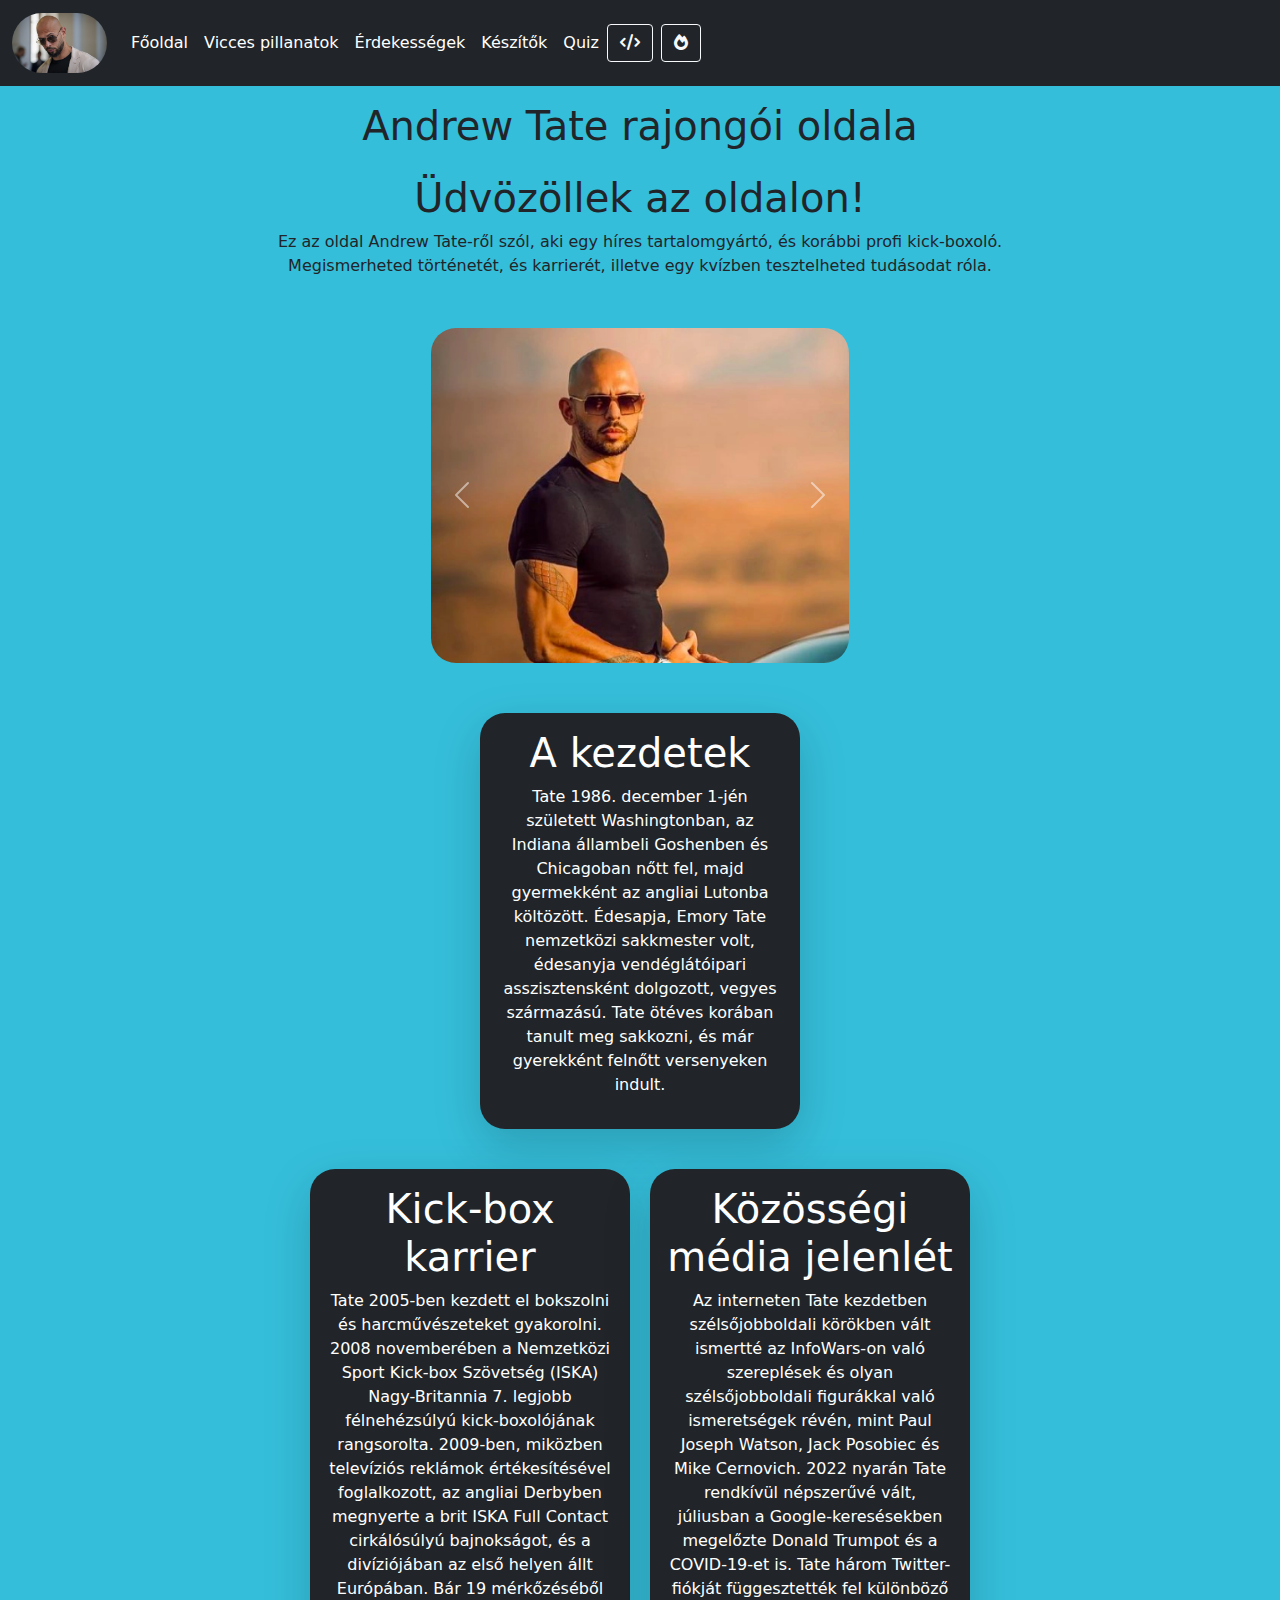
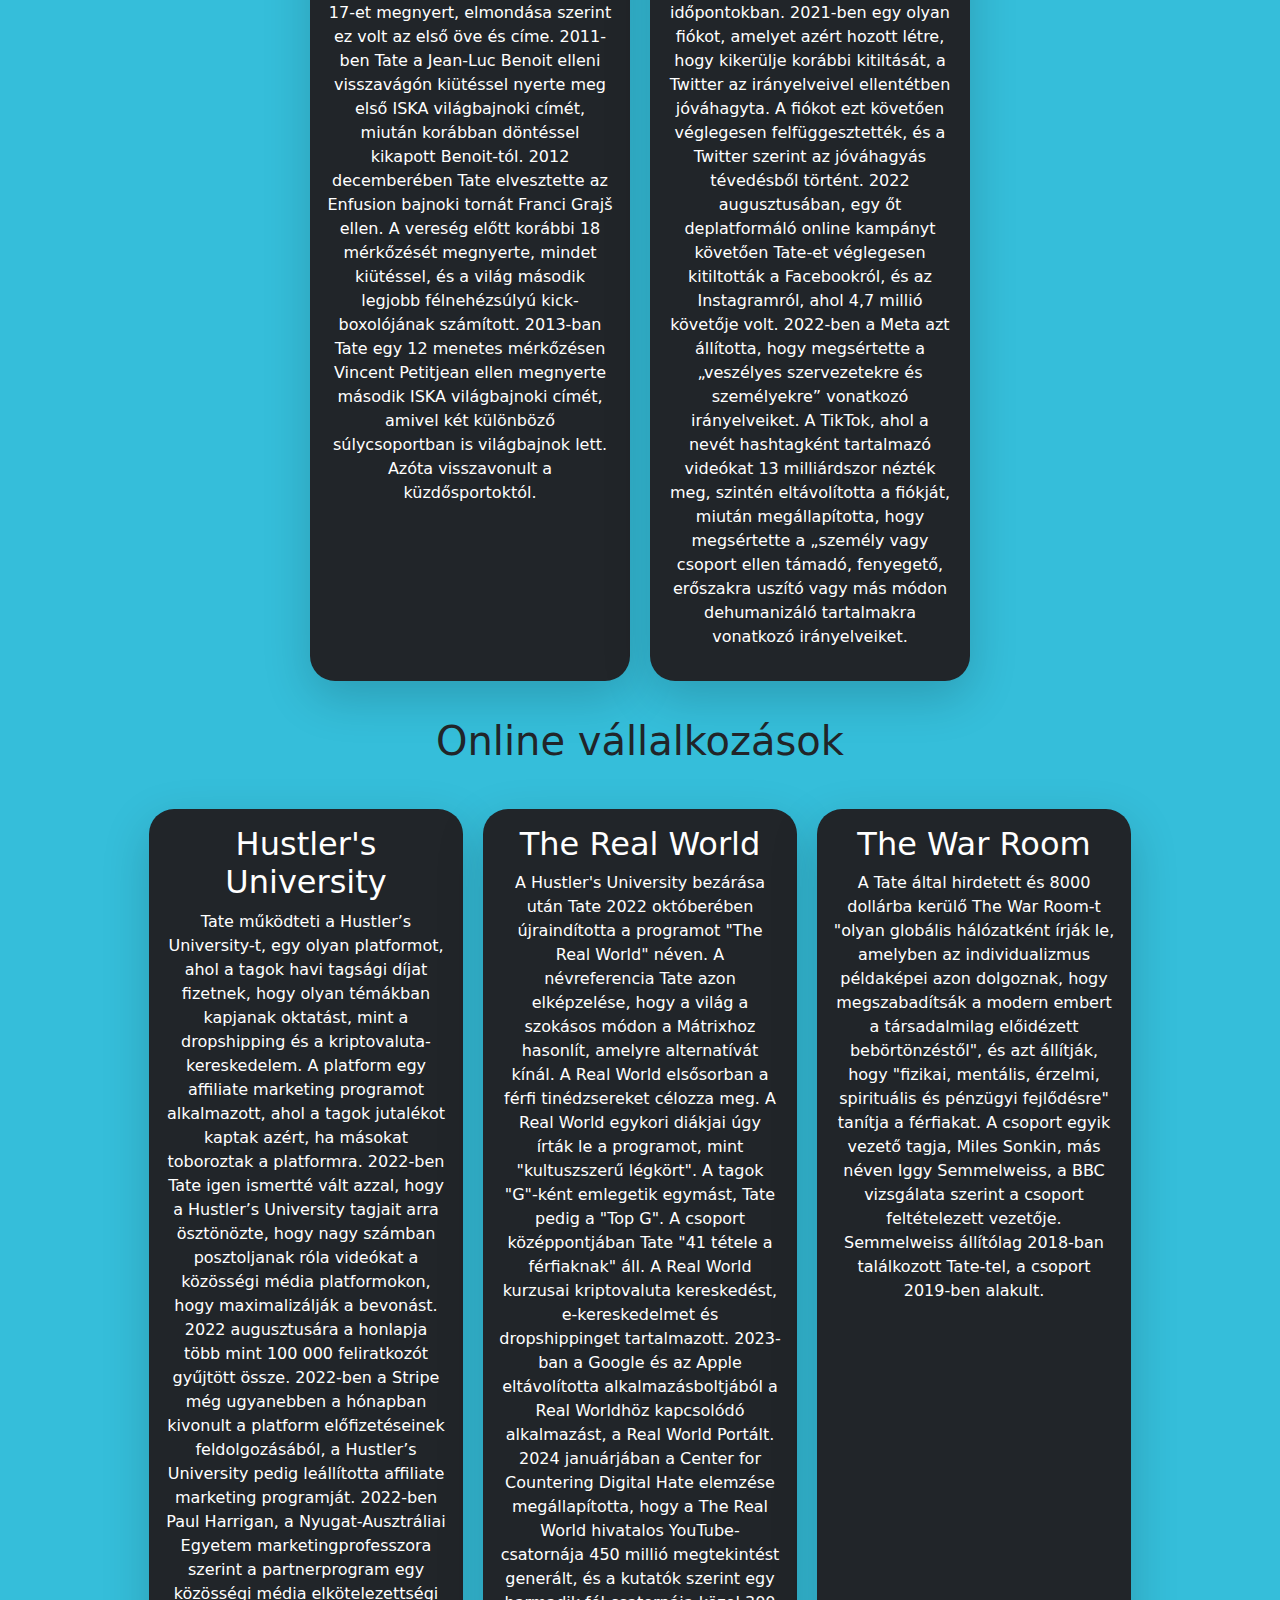
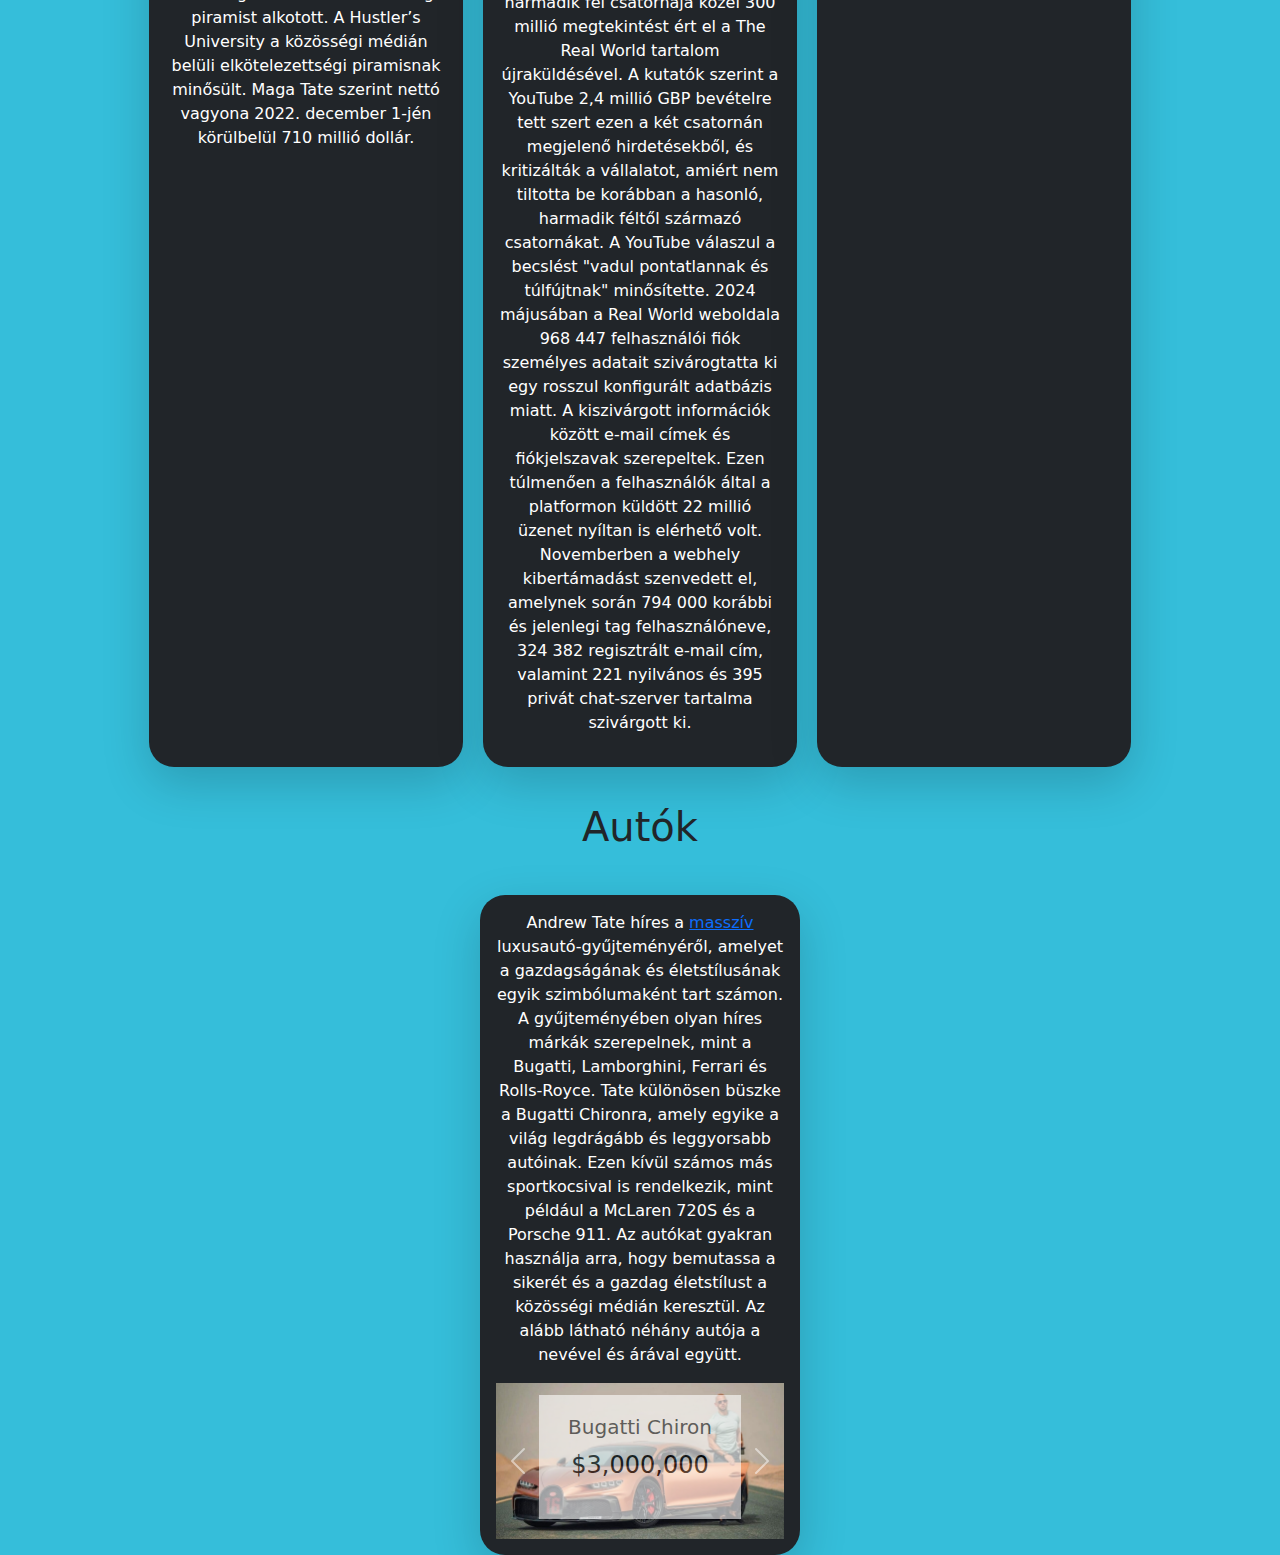
==== commit 9c5f489e: "specificity és c6c mód hozzáadva" ====
--- a/index.html
+++ b/index.html
@@ -1,358 +1,203 @@
 <!DOCTYPE html>
 <html lang="en">
 
-    <head>
-        <meta charset="UTF-8" />
-        <meta name="viewport" content="width=device-width, initial-scale=1.0" />
-        <link rel="stylesheet" href="fajlok/css/style.css" />
-        <link rel="stylesheet" href="fajlok/css/bootstrap.css" />
-        <title>Andrew Tate rajongói oldala</title>
-        <script src="fajlok/js/bootstrap.bundle.js"></script>
-    </head>
-
-    <body style="background-color: #35beda;">
-        <audio id="easterEggAudio"
-            src="fajlok/hang/imagine-if-ninja-got-a-low-taper-fade.mp3"></audio>
-        <nav class="navbar navbar-expand-md bg-dark navbar-dark">
-            <div class="container-fluid">
-                <a href="index.html" class="navbar-brand"><img
-                        src="fajlok/kepek/sigma_tate.png" width="95px"
-                        height="60px" class="rounded-pill"></a>
-                <button class="navbar-toggler" type="button"
-                    data-bs-toggle="collapse"
-                    data-bs-target="#collapsibleNavbar">
-                    <span class="navbar-toggler-icon "></span>
-                </button>
-                <div class="collapse navbar-collapse" id="collapsibleNavbar">
-                    <ul class="navbar-nav">
-                        <li class="nav-item">
-                            <a class="nav-link text-white rounded-2"
-                                href="index.html">Főoldal</a>
-                        </li>
-                        <li class="nav-item">
-                            <a class="nav-link text-white rounded-2"
-                                href="viccespillanatok.html">Vicces
-                                pillanatok</a>
-                        </li>
-                        <li class="nav-item">
-                            <a class="nav-link text-white rounded-2"
-                                href="erdekessegek.html">Érdekességek</a>
-                        </li>
-                        <li class="nav-item">
-                            <a class="nav-link text-white rounded-2"
-                                href="keszitok.html">Készítők</a>
-                        </li>
-                        <li class="nav-item">
-                            <a class="nav-link text-white rounded-2"
-                                href="quiz.html">Quiz</a>
-                        </li>
-                    </ul>
-                </div>
-            </div>
-        </nav>
-
-        <div id="fooldal_content" class="container-fluid">
-            <h1 class="text-center p-3">Andrew Tate rajongói oldala</h1>
-            <h1 class="text-center">Üdvözöllek az oldalon!</h1>
-            <p class="text-center">
-                Ez az oldal Andrew Tate-ről szól, aki egy híres tartalomgyártó,
-                és
-                korábbi profi kick-boxoló.<br />
-                Megismerheted történetét, és karrierét, illetve egy kvízben
-                tesztelheted
-                tudásodat róla.
-            </p>
-
-            <div id="fooldal_carousel" class="carousel slide col-lg-4 col-md-3"
-                data-bs-ride="carousel">
-                <div class="carousel-inner">
-                    <div class="carousel-item active">
-                        <img src="fajlok/kepek/tate_1.png"
-                            class="d-block w-100">
-                    </div>
-                    <div class="carousel-item">
-                        <img src="fajlok/kepek/tate_3.png"
-                            class="d-block w-100">
-                    </div>
-                    <div class="carousel-item">
-                        <img src="fajlok/kepek/tate_4.png"
-                            class="d-block w-100">
-                    </div>
-                    <div class="carousel-item">
-                        <img src="fajlok/kepek/tate_5.png"
-                            class="d-block w-100">
-                    </div>
-                </div>
-
-                <button class="carousel-control-prev" type="button"
-                    data-bs-target="#fooldal_carousel" data-bs-slide="prev">
+<head>
+    <meta charset="UTF-8" />
+    <meta name="viewport" content="width=device-width, initial-scale=1.0" />
+    <link rel="stylesheet" href="fajlok/css/style.css" />
+    <link rel="stylesheet" href="fajlok/css/bootstrap.css" />
+    <link rel="stylesheet" href="https://cdnjs.cloudflare.com/ajax/libs/font-awesome/6.0.0/css/all.min.css">
+    <link rel="icon" type="image/x-icon" href="fajlok/kepek/gyattate.png">
+    <title>Andrew Tate rajongói oldala</title>
+    <script src="fajlok/js/bootstrap.bundle.js"></script>
+    <script src="fajlok/js/specificity.js"></script>
+    <script src="fajlok/js/c6c.js"></script>
+</head>
+
+<body style="background-color: #35beda;">
+    <audio id="easterEggAudio" src="fajlok/hang/imagine-if-ninja-got-a-low-taper-fade.mp3"></audio>
+    <nav class="navbar navbar-expand-md bg-dark navbar-dark">
+        <div class="container-fluid">
+
+            <a href="index.html" class="navbar-brand">
+                <img src="fajlok/kepek/sigma_tate.png" width="95px" height="60px" class="rounded-pill">
+            </a>
+            <button class="navbar-toggler" type="button" data-bs-toggle="collapse" data-bs-target="#collapsibleNavbar">
+                <span class="navbar-toggler-icon"></span>
+            </button>
+            <div class="collapse navbar-collapse" id="collapsibleNavbar">
+                <ul class="navbar-nav">
+                    <li class="nav-item"><a class="nav-link text-white rounded-2" href="index.html">Főoldal</a></li>
+                    <li class="nav-item"><a class="nav-link text-white rounded-2" href="viccespillanatok.html">Vicces pillanatok</a></li>
+                    <li class="nav-item"><a class="nav-link text-white rounded-2" href="erdekessegek.html">Érdekességek</a></li>
+                    <li class="nav-item"><a class="nav-link text-white rounded-2" href="keszitok.html">Készítők</a></li>
+                    <li class="nav-item"><a class="nav-link text-white rounded-2" href="quiz.html">Quiz</a></li>
+                </ul>
+                <button id="specificity-button" class="btn btn-outline-light me-2" title="Specificity mód">
+                    <i class="fas fa-code"></i>
+                </button>
+                <button id="theme-toggle-button" class="btn btn-outline-light me-2" title="c6c mód">
+                    <i class="fas fa-fire"></i>
+                </button>
+            </div>
+        </div>
+    </nav>
+
+    <div id="fooldal_content" class="container-fluid">
+        <h1 class="text-center p-3">Andrew Tate rajongói oldala</h1>
+        <h1 class="text-center">Üdvözöllek az oldalon!</h1>
+        <p class="text-center">
+            Ez az oldal Andrew Tate-ről szól, aki egy híres tartalomgyártó, és korábbi profi kick-boxoló.<br /> Megismerheted történetét, és karrierét, illetve egy kvízben tesztelheted tudásodat róla.
+        </p>
+
+        <div id="fooldal_carousel" class="carousel slide col-lg-4 col-md-3" data-bs-ride="carousel">
+            <div class="carousel-inner">
+                <div class="carousel-item active">
+                    <img src="fajlok/kepek/tate_1.png" class="d-block w-100">
+                </div>
+                <div class="carousel-item">
+                    <img src="fajlok/kepek/tate_3.png" class="d-block w-100">
+                </div>
+                <div class="carousel-item">
+                    <img src="fajlok/kepek/tate_4.png" class="d-block w-100">
+                </div>
+                <div class="carousel-item">
+                    <img src="fajlok/kepek/tate_5.png" class="d-block w-100">
+                </div>
+            </div>
+
+            <button class="carousel-control-prev" type="button" data-bs-target="#fooldal_carousel" data-bs-slide="prev">
                     <span class="carousel-control-prev-icon"></span>
                 </button>
-                <button class="carousel-control-next" type="button"
-                    data-bs-target="#fooldal_carousel" data-bs-slide="next">
+            <button class="carousel-control-next" type="button" data-bs-target="#fooldal_carousel" data-bs-slide="next">
                     <span class="carousel-control-next-icon"></span>
                 </button>
-            </div>
-
+        </div>
+
+        <div class="row szovegdoboz justify-content-center">
+            <div class="col-md-3 p-3 bg-dark shadow-lg szovegcol">
+                <h1 class="text-center text-white">A kezdetek</h1>
+                <p class="text-center text-white">
+                    Tate 1986. december 1-jén született Washingtonban, az Indiana állambeli Goshenben és Chicagoban nőtt fel, majd gyermekként az angliai Lutonba költözött. Édesapja, Emory Tate nemzetközi sakkmester volt, édesanyja vendéglátóipari asszisztensként dolgozott,
+                    vegyes származású. Tate ötéves korában tanult meg sakkozni, és már gyerekként felnőtt versenyeken indult.
+                </p>
+            </div>
+            <div class="row szovegdoboz">
+            </div>
+
+            <div class="col-md-3 p-3 bg-dark shadow-lg szovegcol">
+                <h1 class="text-center text-white">Kick-box karrier</h1>
+                <p class="text-center text-white">
+                    Tate 2005-ben kezdett el bokszolni és harcművészeteket gyakorolni. 2008 novemberében a Nemzetközi Sport Kick-box Szövetség (ISKA) Nagy-Britannia 7. legjobb félnehézsúlyú kick-boxolójának rangsorolta. 2009-ben, miközben televíziós reklámok értékesítésével
+                    foglalkozott, az angliai Derbyben megnyerte a brit ISKA Full Contact cirkálósúlyú bajnokságot, és a divíziójában az első helyen állt Európában. Bár 19 mérkőzéséből 17-et megnyert, elmondása szerint ez volt az első öve és címe. 2011-ben
+                    Tate a Jean-Luc Benoit elleni visszavágón kiütéssel nyerte meg első ISKA világbajnoki címét, miután korábban döntéssel kikapott Benoit-tól. 2012 decemberében Tate elvesztette az Enfusion bajnoki tornát Franci Grajš ellen. A vereség
+                    előtt korábbi 18 mérkőzését megnyerte, mindet kiütéssel, és a világ második legjobb félnehézsúlyú kick-boxolójának számított. 2013-ban Tate egy 12 menetes mérkőzésen Vincent Petitjean ellen megnyerte második ISKA világbajnoki címét,
+                    amivel két különböző súlycsoportban is világbajnok lett. Azóta visszavonult a küzdősportoktól.
+                </p>
+            </div>
+
+            <!-- Swapped the two sections here -->
+            <div class="col-md-3 p-3 bg-dark shadow-lg szovegcol">
+                <h1 class="text-center text-white">Közösségi média jelenlét
+                </h1>
+                <p class="text-center text-white">
+                    Az interneten Tate kezdetben szélsőjobboldali körökben vált ismertté az InfoWars-on való szereplések és olyan szélsőjobboldali figurákkal való ismeretségek révén, mint Paul Joseph Watson, Jack Posobiec és Mike Cernovich. 2022 nyarán Tate rendkívül népszerűvé
+                    vált, júliusban a Google-keresésekben megelőzte Donald Trumpot és a COVID-19-et is. Tate három Twitter-fiókját függesztették fel különböző időpontokban. 2021-ben egy olyan fiókot, amelyet azért hozott létre, hogy kikerülje korábbi
+                    kitiltását, a Twitter az irányelveivel ellentétben jóváhagyta. A fiókot ezt követően véglegesen felfüggesztették, és a Twitter szerint az jóváhagyás tévedésből történt. 2022 augusztusában, egy őt deplatformáló online kampányt követően
+                    Tate-et véglegesen kitiltották a Facebookról, és az Instagramról, ahol 4,7 millió követője volt. 2022-ben a Meta azt állította, hogy megsértette a „veszélyes szervezetekre és személyekre” vonatkozó irányelveiket. A TikTok, ahol a nevét
+                    hashtagként tartalmazó videókat 13 milliárdszor nézték meg, szintén eltávolította a fiókját, miután megállapította, hogy megsértette a „személy vagy csoport ellen támadó, fenyegető, erőszakra uszító vagy más módon dehumanizáló tartalmakra
+                    vonatkozó irányelveiket.
+                </p>
+            </div>
+
+            <!-- Making "Online vállalkozások" vertical here -->
+            <h1 class="text-center text-black p-3">Online vállalkozások</h1>
             <div class="row szovegdoboz justify-content-center">
+
                 <div class="col-md-3 p-3 bg-dark shadow-lg szovegcol">
-                    <h1 class="text-center text-white">A kezdetek</h1>
+
+                    <h2 class="text-center text-white">Hustler's University
+                    </h2>
                     <p class="text-center text-white">
-                        Tate 1986. december 1-jén született Washingtonban, az
-                        Indiana
-                        állambeli Goshenben és Chicagoban nőtt fel, majd
-                        gyermekként az
-                        angliai Lutonba költözött. Édesapja, Emory Tate
-                        nemzetközi
-                        sakkmester volt, édesanyja vendéglátóipari
-                        asszisztensként
-                        dolgozott, vegyes származású. Tate ötéves korában tanult
-                        meg
-                        sakkozni, és már gyerekként felnőtt versenyeken indult.
+                        Tate működteti a Hustler’s University-t, egy olyan platformot, ahol a tagok havi tagsági díjat fizetnek, hogy olyan témákban kapjanak oktatást, mint a dropshipping és a kriptovaluta-kereskedelem. A platform egy affiliate marketing programot alkalmazott,
+                        ahol a tagok jutalékot kaptak azért, ha másokat toboroztak a platformra. 2022-ben Tate igen ismertté vált azzal, hogy a Hustler’s University tagjait arra ösztönözte, hogy nagy számban posztoljanak róla videókat a közösségi média
+                        platformokon, hogy maximalizálják a bevonást. 2022 augusztusára a honlapja több mint 100 000 feliratkozót gyűjtött össze. 2022-ben a Stripe még ugyanebben a hónapban kivonult a platform előfizetéseinek feldolgozásából, a Hustler’s
+                        University pedig leállította affiliate marketing programját. 2022-ben Paul Harrigan, a Nyugat-Ausztráliai Egyetem marketingprofesszora szerint a partnerprogram egy közösségi média elkötelezettségi piramist alkotott. A Hustler’s
+                        University a közösségi médián belüli elkötelezettségi piramisnak minősült. Maga Tate szerint nettó vagyona 2022. december 1-jén körülbelül 710 millió dollár.
                     </p>
                 </div>
-                <div class="row szovegdoboz">
-                </div>
 
                 <div class="col-md-3 p-3 bg-dark shadow-lg szovegcol">
-                    <h1 class="text-center text-white">Kick-box karrier</h1>
-                    <p class="text-center text-white">
-                        Tate 2005-ben kezdett el bokszolni és harcművészeteket
-                        gyakorolni.
-                        2008 novemberében a Nemzetközi Sport Kick-box Szövetség
-                        (ISKA)
-                        Nagy-Britannia 7. legjobb félnehézsúlyú kick-boxolójának
-                        rangsorolta. 2009-ben, miközben televíziós reklámok
-                        értékesítésével foglalkozott, az angliai Derbyben
-                        megnyerte a brit
-                        ISKA Full Contact cirkálósúlyú bajnokságot, és a
-                        divíziójában az
-                        első helyen állt Európában. Bár 19 mérkőzéséből 17-et
-                        megnyert,
-                        elmondása szerint ez volt az első öve és címe. 2011-ben
-                        Tate a
-                        Jean-Luc Benoit elleni visszavágón kiütéssel nyerte meg
-                        első ISKA
-                        világbajnoki címét, miután korábban döntéssel kikapott
-                        Benoit-tól.
-                        2012 decemberében Tate elvesztette az Enfusion bajnoki
-                        tornát
-                        Franci Grajš ellen. A vereség előtt korábbi 18
-                        mérkőzését
-                        megnyerte, mindet kiütéssel, és a világ második legjobb
-                        félnehézsúlyú kick-boxolójának számított. 2013-ban Tate
-                        egy 12
-                        menetes mérkőzésen Vincent Petitjean ellen megnyerte
-                        második ISKA
-                        világbajnoki címét, amivel két különböző súlycsoportban
-                        is
-                        világbajnok lett. Azóta visszavonult a küzdősportoktól.
+                    <h2 class="text-center text-white">The Real World</h2>
+                    <p class="text-center text-white">A Hustler's University bezárása után Tate 2022 októberében újraindította a programot "The Real World" néven. A névreferencia Tate azon elképzelése, hogy a világ a szokásos módon a Mátrixhoz hasonlít, amelyre alternatívát kínál. A Real
+                        World elsősorban a férfi tinédzsereket célozza meg. A Real World egykori diákjai úgy írták le a programot, mint "kultuszszerű légkört". A tagok "G"-ként emlegetik egymást, Tate pedig a "Top G". A csoport középpontjában Tate "41
+                        tétele a férfiaknak" áll. A Real World kurzusai kriptovaluta kereskedést, e-kereskedelmet és dropshippinget tartalmazott. 2023-ban a Google és az Apple eltávolította alkalmazásboltjából a Real Worldhöz kapcsolódó alkalmazást, a
+                        Real World Portált. 2024 januárjában a Center for Countering Digital Hate elemzése megállapította, hogy a The Real World hivatalos YouTube-csatornája 450 millió megtekintést generált, és a kutatók szerint egy harmadik fél csatornája
+                        közel 300 millió megtekintést ért el a The Real World tartalom újraküldésével. A kutatók szerint a YouTube 2,4 millió GBP bevételre tett szert ezen a két csatornán megjelenő hirdetésekből, és kritizálták a vállalatot, amiért nem
+                        tiltotta be korábban a hasonló, harmadik féltől származó csatornákat. A YouTube válaszul a becslést "vadul pontatlannak és túlfújtnak" minősítette. 2024 májusában a Real World weboldala 968 447 felhasználói fiók személyes adatait
+                        szivárogtatta ki egy rosszul konfigurált adatbázis miatt. A kiszivárgott információk között e-mail címek és fiókjelszavak szerepeltek. Ezen túlmenően a felhasználók által a platformon küldött 22 millió üzenet nyíltan is elérhető
+                        volt. Novemberben a webhely kibertámadást szenvedett el, amelynek során 794 000 korábbi és jelenlegi tag felhasználóneve, 324 382 regisztrált e-mail cím, valamint 221 nyilvános és 395 privát chat-szerver tartalma szivárgott ki.</p>
+                </div>
+
+                <div class="col-md-3 p-3 bg-dark shadow-lg szovegcol">
+                    <h2 class="text-center text-white">The War Room</h2>
+                    <p class="text-center text-white">A Tate által hirdetett és 8000 dollárba kerülő The War Room-t "olyan globális hálózatként írják le, amelyben az individualizmus példaképei azon dolgoznak, hogy megszabadítsák a modern embert a társadalmilag előidézett bebörtönzéstől",
+                        és azt állítják, hogy "fizikai, mentális, érzelmi, spirituális és pénzügyi fejlődésre" tanítja a férfiakat. A csoport egyik vezető tagja, Miles Sonkin, más néven Iggy Semmelweiss, a BBC vizsgálata szerint a csoport feltételezett
+                        vezetője. Semmelweiss állítólag 2018-ban találkozott Tate-tel, a csoport 2019-ben alakult.
                     </p>
                 </div>
-
-                <!-- Swapped the two sections here -->
-                <div class="col-md-3 p-3 bg-dark shadow-lg szovegcol">
-                    <h1 class="text-center text-white">Közösségi média
-                        jelenlét</h1>
-                    <p class="text-center text-white">
-                        Az interneten Tate kezdetben szélsőjobboldali körökben
-                        vált ismertté az InfoWars-on való szereplések és olyan
-                        szélsőjobboldali figurákkal való ismeretségek révén,
-                        mint Paul Joseph Watson, Jack Posobiec és Mike
-                        Cernovich. 2022 nyarán Tate rendkívül népszerűvé vált,
-                        júliusban a Google-keresésekben megelőzte Donald Trumpot
-                        és a COVID-19-et is.
-                        Tate három Twitter-fiókját függesztették fel különböző
-                        időpontokban. 2021-ben egy olyan fiókot, amelyet azért
-                        hozott létre, hogy kikerülje korábbi kitiltását, a
-                        Twitter az irányelveivel ellentétben jóváhagyta. A
-                        fiókot ezt követően véglegesen felfüggesztették, és a
-                        Twitter szerint az jóváhagyás tévedésből történt. 2022
-                        augusztusában, egy őt deplatformáló online kampányt
-                        követően Tate-et véglegesen kitiltották a Facebookról,
-                        és az Instagramról, ahol 4,7 millió követője volt.
-                        2022-ben a Meta azt állította, hogy megsértette a
-                        „veszélyes szervezetekre és személyekre” vonatkozó
-                        irányelveiket. A TikTok, ahol a nevét hashtagként
-                        tartalmazó videókat 13 milliárdszor nézték meg, szintén
-                        eltávolította a fiókját, miután megállapította, hogy
-                        megsértette a „személy vagy csoport ellen támadó,
-                        fenyegető, erőszakra uszító vagy más módon dehumanizáló
-                        tartalmakra vonatkozó irányelveiket.
-                    </p>
-                </div>
-
-                <!-- Making "Online vállalkozások" vertical here -->
-                <h1 class="text-center text-black p-3">Online vállalkozások</h1>
-                <div class="row szovegdoboz justify-content-center">
-
-                    <div class="col-md-3 p-3 bg-dark shadow-lg szovegcol">
-
-                        <h2 class="text-center text-white">Hustler's
-                            University</h2>
-                        <p class="text-center text-white">
-                            Tate működteti a Hustler’s University-t, egy olyan
-                            platformot,
-                            ahol a tagok havi tagsági díjat fizetnek, hogy olyan
-                            témákban
-                            kapjanak oktatást, mint a dropshipping és a
-                            kriptovaluta-kereskedelem. A platform egy affiliate
-                            marketing
-                            programot alkalmazott, ahol a tagok jutalékot kaptak
-                            azért, ha
-                            másokat toboroztak a platformra. 2022-ben Tate igen
-                            ismertté vált
-                            azzal, hogy a Hustler’s University tagjait arra
-                            ösztönözte, hogy
-                            nagy számban posztoljanak róla videókat a közösségi
-                            média
-                            platformokon, hogy maximalizálják a bevonást. 2022
-                            augusztusára a
-                            honlapja több mint 100 000 feliratkozót gyűjtött
-                            össze. 2022-ben a
-                            Stripe még ugyanebben a hónapban kivonult a platform
-                            előfizetéseinek feldolgozásából, a Hustler’s
-                            University pedig
-                            leállította affiliate marketing programját. 2022-ben
-                            Paul
-                            Harrigan, a Nyugat-Ausztráliai Egyetem
-                            marketingprofesszora
-                            szerint a partnerprogram egy közösségi média
-                            elkötelezettségi
-                            piramist alkotott. A Hustler’s University a
-                            közösségi médián
-                            belüli elkötelezettségi piramisnak minősült. Maga
-                            Tate szerint
-                            nettó vagyona 2022. december 1-jén körülbelül 710
-                            millió dollár.
-                        </p>
-                    </div>
-
-                    <div class="col-md-3 p-3 bg-dark shadow-lg szovegcol">
-                        <h2 class="text-center text-white">The Real World</h2>
-                        <p class="text-center text-white">A Hustler's University
-                            bezárása után Tate 2022 októberében újraindította a
-                            programot "The Real World" néven. A névreferencia
-                            Tate azon elképzelése, hogy a világ a szokásos módon
-                            a Mátrixhoz hasonlít, amelyre alternatívát kínál.
-                            A Real World elsősorban a férfi tinédzsereket
-                            célozza meg. A Real World egykori diákjai úgy írták
-                            le a programot, mint "kultuszszerű légkört". A tagok
-                            "G"-ként emlegetik egymást, Tate pedig a "Top G". A
-                            csoport középpontjában Tate "41 tétele a férfiaknak"
-                            áll. A Real World kurzusai kriptovaluta kereskedést,
-                            e-kereskedelmet és dropshippinget tartalmazott.
-                            2023-ban a Google és az Apple eltávolította
-                            alkalmazásboltjából a Real Worldhöz kapcsolódó
-                            alkalmazást, a Real World Portált. 2024 januárjában
-                            a Center for Countering Digital Hate elemzése
-                            megállapította, hogy a The Real World hivatalos
-                            YouTube-csatornája 450 millió megtekintést generált,
-                            és a kutatók szerint egy harmadik fél csatornája
-                            közel 300 millió megtekintést ért el a The Real
-                            World tartalom újraküldésével. A kutatók szerint a
-                            YouTube 2,4 millió GBP bevételre tett szert ezen a
-                            két csatornán megjelenő hirdetésekből, és
-                            kritizálták a vállalatot, amiért nem tiltotta be
-                            korábban a hasonló, harmadik féltől származó
-                            csatornákat. A YouTube válaszul a becslést
-                            "vadul pontatlannak és túlfújtnak" minősítette.
-                            2024 májusában a Real World weboldala 968 447
-                            felhasználói fiók személyes adatait szivárogtatta ki
-                            egy rosszul konfigurált adatbázis miatt. A
-                            kiszivárgott információk között e-mail címek és
-                            fiókjelszavak szerepeltek. Ezen túlmenően a
-                            felhasználók által a platformon küldött 22 millió
-                            üzenet nyíltan is elérhető volt. Novemberben a
-                            webhely kibertámadást szenvedett el, amelynek során
-                            794 000 korábbi és jelenlegi tag felhasználóneve,
-                            324 382 regisztrált e-mail cím, valamint 221
-                            nyilvános és 395 privát chat-szerver tartalma
-                            szivárgott ki.</p>
-                    </div>
-
-                    <div class="col-md-3 p-3 bg-dark shadow-lg szovegcol">
-                        <h2 class="text-center text-white">The War Room</h2>
-                        <p class="text-center text-white">A Tate által hirdetett
-                            és 8000 dollárba kerülő The War Room-t
-                            "olyan globális hálózatként írják le, amelyben az individualizmus példaképei azon dolgoznak, hogy megszabadítsák a modern embert a társadalmilag előidézett bebörtönzéstől",
-                            és azt állítják, hogy
-                            "fizikai, mentális, érzelmi, spirituális és pénzügyi fejlődésre"
-                            tanítja a férfiakat. A csoport egyik vezető tagja,
-                            Miles Sonkin, más néven Iggy Semmelweiss, a BBC
-                            vizsgálata szerint a csoport feltételezett vezetője.
-                            Semmelweiss állítólag 2018-ban találkozott Tate-tel,
-                            a csoport 2019-ben alakult.
-                        </p>
-                    </div>
-                </div>
-
-                <h1 class="text-center text-black p-3">Autók</h1>
-                <div class="col-md-3 p-3 bg-dark shadow-lg szovegcol">
-
-                    <p class="text-center text-white">
-                        Andrew Tate híres a <a id="easteregg" href>masszív</a>
-                        luxusautó-gyűjteményéről, amelyet a gazdagságának és
-                        életstílusának egyik szimbólumaként tart számon. A
-                        gyűjteményében olyan híres márkák szerepelnek, mint a
-                        Bugatti, Lamborghini, Ferrari és Rolls-Royce. Tate
-                        különösen büszke a Bugatti Chironra, amely egyike a
-                        világ legdrágább és leggyorsabb autóinak. Ezen kívül
-                        számos más sportkocsival is rendelkezik, mint például a
-                        McLaren 720S és a Porsche 911. Az autókat gyakran
-                        használja arra, hogy bemutassa a sikerét és a gazdag
-                        életstílust a közösségi médián keresztül. Az alább
-                        látható néhány autója a nevével és árával együtt.
-                    </p>
-                    <div id="auto_carousel" class="carousel slide col-12 "
-                        data-bs-ride="carousel">
-                        <div class="carousel-inner">
-                            <div class="carousel-item active">
-                                <img src="fajlok/kepek/auto2.jpg"
-                                    class="d-block w-100 h-100">
-                                <div class="carousel-caption"><h5
-                                        class="text-dark">Bugatti Chiron</h5>
-                                    <p>$3,000,000</p></div>
-                            </div>
-                            <div class="carousel-item">
-                                <img src="fajlok/kepek/auto1.jpg"
-                                    class="d-block w-100 h-100">
-                                <div class="carousel-caption"><h5
-                                        class="text-dark">Lamborghini Huracán
-                                        EVO Spyder</h5>
-                                    <p>$230,000</p></div>
-                            </div>
-                            <div class="carousel-item">
-                                <img src="fajlok/kepek/auto3.jpg"
-                                    class="d-block w-100 h-100">
-                                <div class="carousel-caption"><h5
-                                        class="text-dark">Aston Martin DBS
-                                        Superleggera</h5>
-                                    <p>$316,000</p></div>
-
+            </div>
+
+            <h1 class="text-center text-black p-3">Autók</h1>
+            <div class="col-md-3 p-3 bg-dark shadow-lg szovegcol">
+
+                <p class="text-center text-white">
+                    Andrew Tate híres a <a id="easteregg" href>masszív</a> luxusautó-gyűjteményéről, amelyet a gazdagságának és életstílusának egyik szimbólumaként tart számon. A gyűjteményében olyan híres márkák szerepelnek, mint a Bugatti, Lamborghini,
+                    Ferrari és Rolls-Royce. Tate különösen büszke a Bugatti Chironra, amely egyike a világ legdrágább és leggyorsabb autóinak. Ezen kívül számos más sportkocsival is rendelkezik, mint például a McLaren 720S és a Porsche 911. Az autókat
+                    gyakran használja arra, hogy bemutassa a sikerét és a gazdag életstílust a közösségi médián keresztül. Az alább látható néhány autója a nevével és árával együtt.
+                </p>
+                <div id="auto_carousel" class="carousel slide col-12 " data-bs-ride="carousel">
+                    <div class="carousel-inner">
+                        <div class="carousel-item active">
+                            <img src="fajlok/kepek/auto2.jpg" class="d-block w-100 h-100">
+                            <div class="carousel-caption">
+                                <h5 class="text-dark">Bugatti Chiron</h5>
+                                <p>$3,000,000</p>
                             </div>
                         </div>
-
-                        <button class="carousel-control-prev" type="button"
-                            data-bs-target="#auto_carousel"
-                            data-bs-slide="prev">
+                        <div class="carousel-item">
+                            <img src="fajlok/kepek/auto1.jpg" class="d-block w-100 h-100">
+                            <div class="carousel-caption">
+                                <h5 class="text-dark">Lamborghini Huracán EVO Spyder</h5>
+                                <p>$230,000</p>
+                            </div>
+                        </div>
+                        <div class="carousel-item">
+                            <img src="fajlok/kepek/auto3.jpg" class="d-block w-100 h-100">
+                            <div class="carousel-caption">
+                                <h5 class="text-dark">Aston Martin DBS Superleggera
+                                </h5>
+                                <p>$316,000</p>
+                            </div>
+
+                        </div>
+                    </div>
+
+                    <button class="carousel-control-prev" type="button" data-bs-target="#auto_carousel" data-bs-slide="prev">
                             <span class="carousel-control-prev-icon"></span>
                         </button>
-                        <button class="carousel-control-next" type="button"
-                            data-bs-target="#auto_carousel"
-                            data-bs-slide="next">
+                    <button class="carousel-control-next" type="button" data-bs-target="#auto_carousel" data-bs-slide="next">
                             <span class="carousel-control-next-icon"></span>
                         </button>
-                    </div>
-                </div>
-            </div>
-
-            <img id="eastereggImage" src="fajlok/kepek/lowtaperfade.jpg"
-                alt="Easter Egg" />
-            <script src="fajlok/js/bounce.js"></script>
-            <div id="imagePath" data-image="fajlok/kepek/lowtaperfade.jpg"
-                style="display:none;"></div>
+                </div>
+            </div>
         </div>
 
-    </body>
-</html>
+        <img id="eastereggImage" src="fajlok/kepek/lowtaperfade.jpg" alt="Easter Egg" />
+        <script src="fajlok/js/bounce.js"></script>
+        <div id="imagePath" data-image="fajlok/kepek/lowtaperfade.jpg" style="display:none;"></div>
+    </div>
+
+</body>
+
+</html>--- a/fajlok/css/style.css
+++ b/fajlok/css/style.css
@@ -31,18 +31,21 @@
     z-index: 1000;
     height: 500px;
     width: 700px;
-  }
-  #popup-text {
-    display: none; 
-    position: fixed; 
-    top: 60%; left: 50%; 
-    transform: translate(-50%, -50%); 
-    color: white; 
-    font-size: 50px; 
+}
+
+#popup-text {
+    display: none;
+    position: fixed;
+    top: 60%;
+    left: 50%;
+    transform: translate(-50%, -50%);
+    color: white;
+    font-size: 50px;
     z-index: 1001;
     font-weight: bold;
-  }
-  #overlay {
+}
+
+#overlay {
     display: none;
     position: fixed;
     top: 0;
@@ -51,7 +54,7 @@
     height: 100%;
     background-color: rgba(0, 0, 0, 0.5);
     z-index: 999;
-  }
+}
 
 .card_osszes {
     display: inline-block;
@@ -86,7 +89,6 @@
     overflow: hidden;
     position: relative;
     float: right;
-
 }
 
 .image_valto img {
@@ -115,9 +117,11 @@
 .quiz-page {
     display: none;
 }
+
 .quiz-page:first-child {
     display: block;
 }
+
 table {
     border: 2px solid #000000;
     font-family: Arial, sans-serif;
@@ -126,7 +130,8 @@
     text-align: center;
 }
 
-td, th {
+td,
+th {
     border: 1px solid #000000;
     text-align: center;
     padding: 8px;
